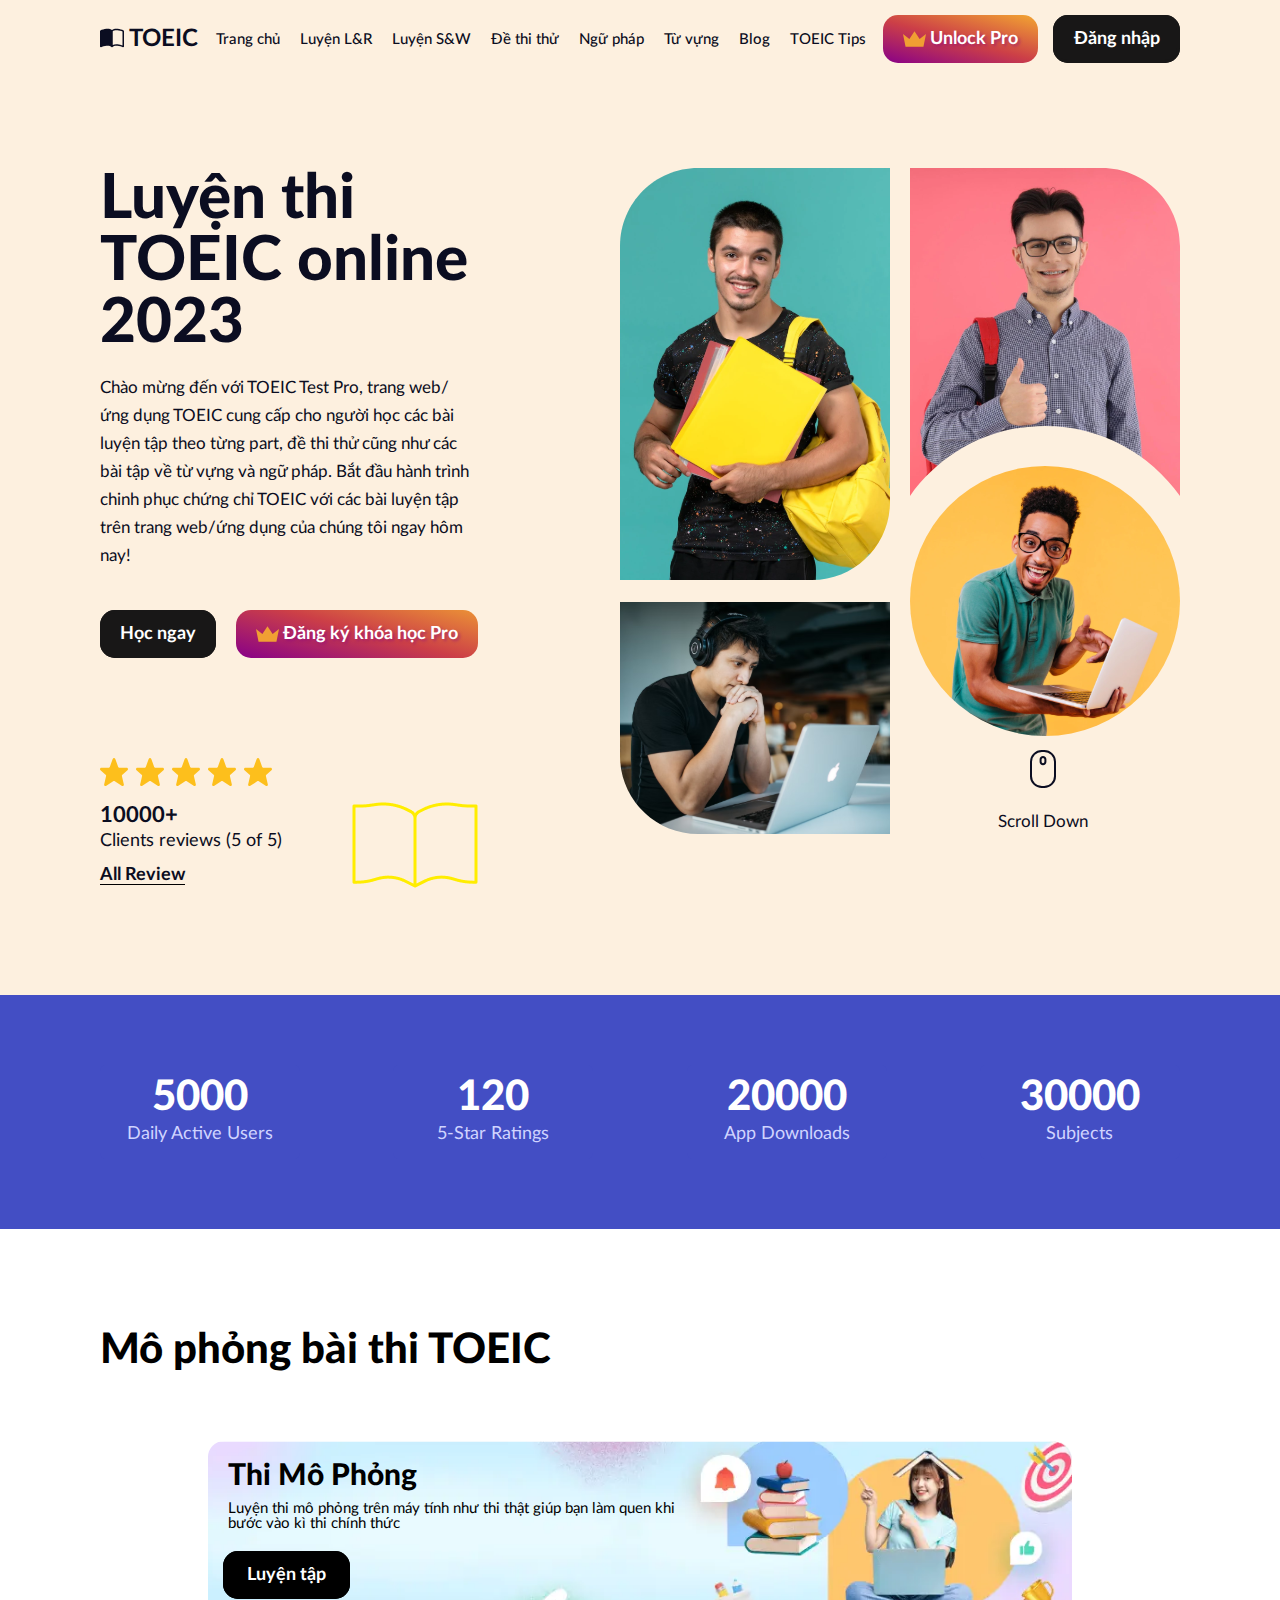
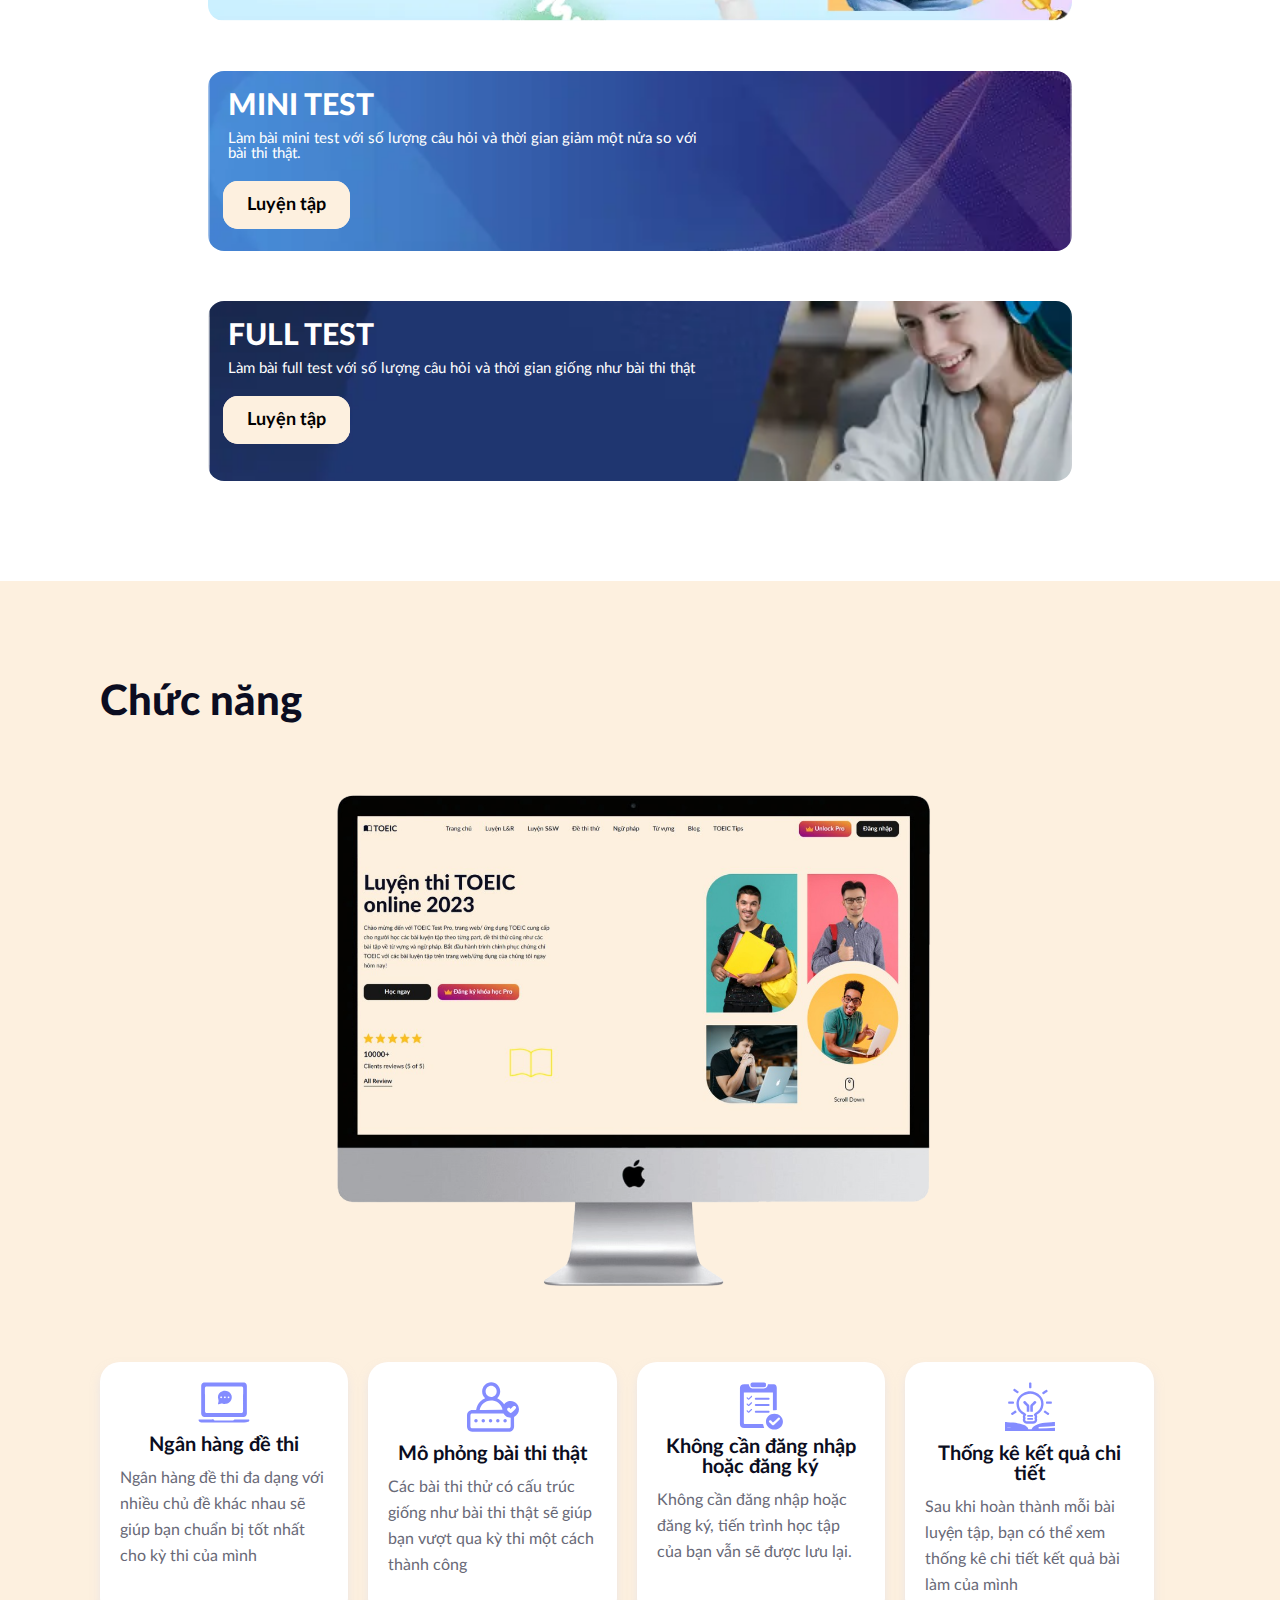
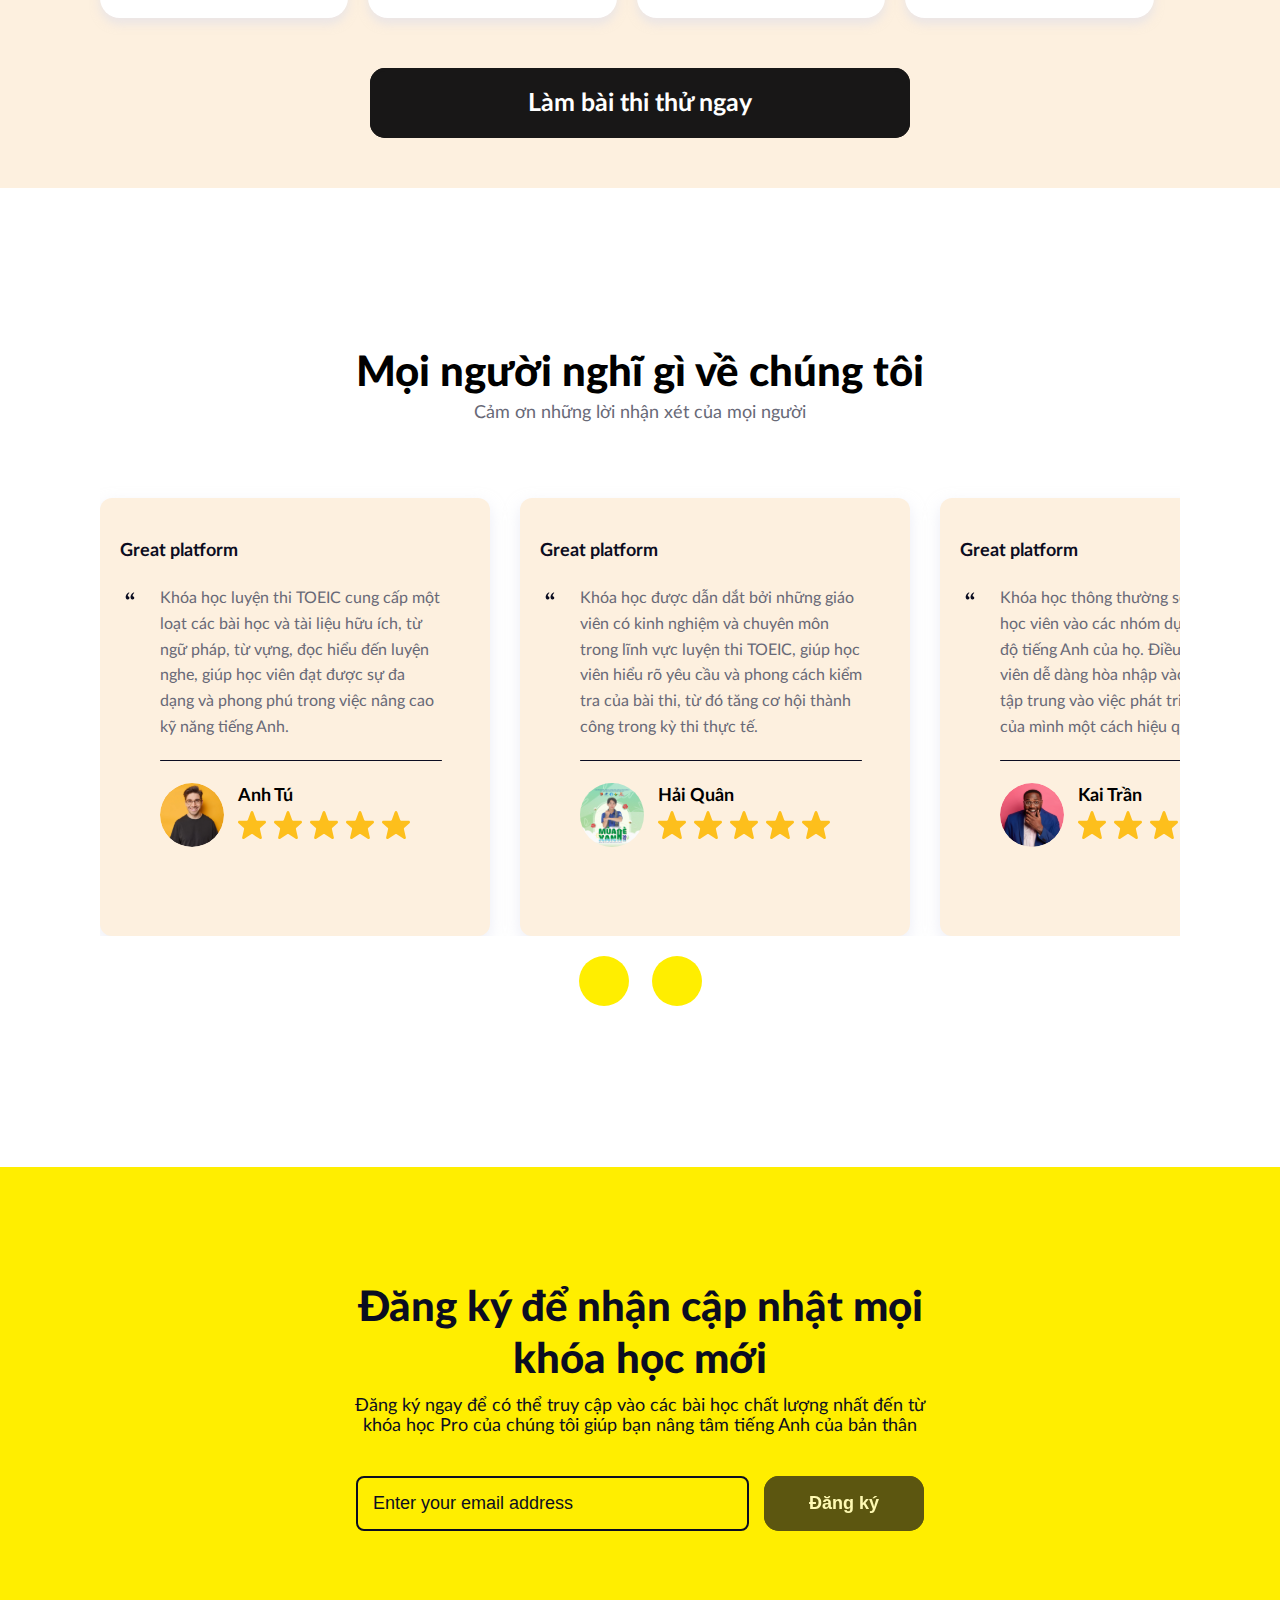
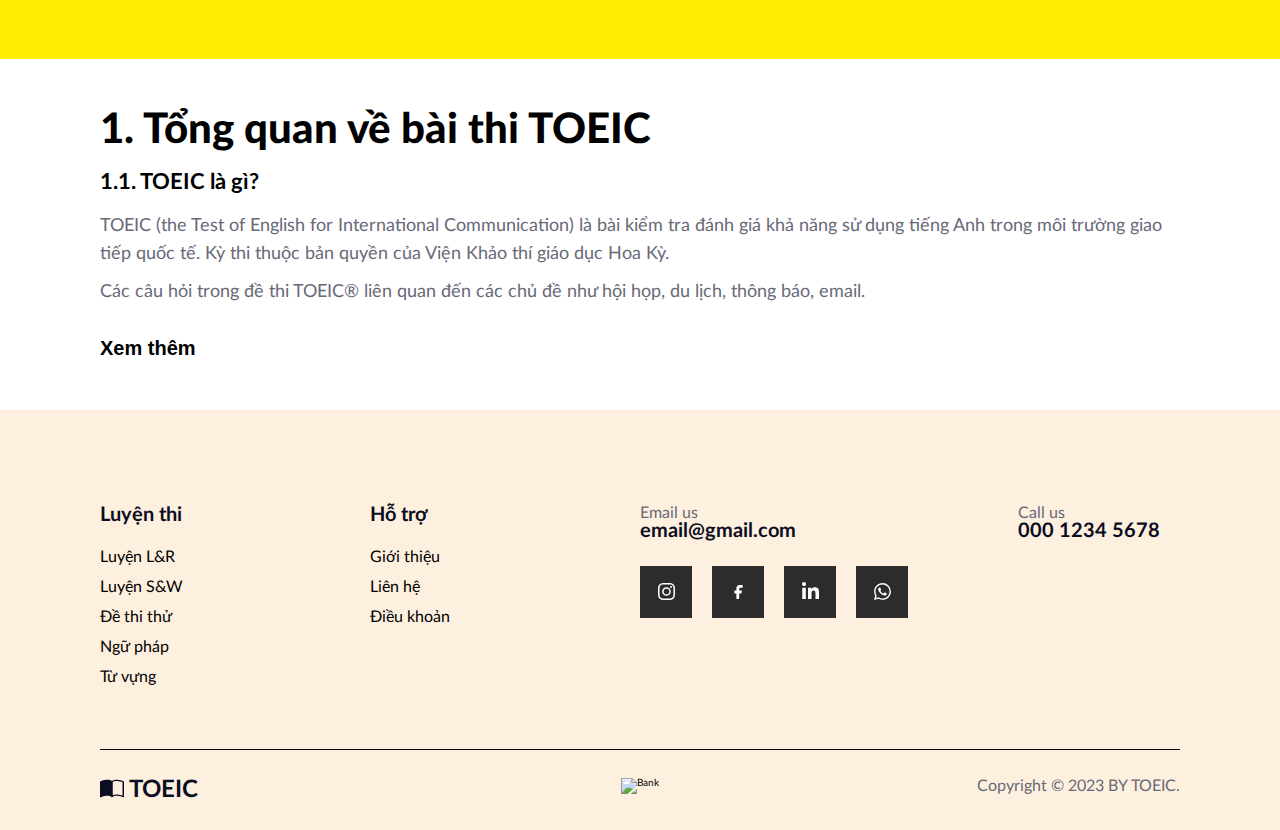
==== index.html @ 7070513f "Trả về bth" ====
<!DOCTYPE html>
<html lang="vi">
    <head>
        <meta charset="UTF-8" />
        <meta name="viewport" content="width=device-width, initial-scale=1.0" />
        <!-- Favicon -->
        <link
            rel="shortcut icon"
            href="./assets/favicon/favicon.ico"
            type="image/x-icon"
        />
        <!-- Nhúng CDN Font Awesome -->
        <link rel="preconnect" href="https://cdnjs.cloudflare.com" />
        <link
            rel="stylesheet"
            href="https://cdnjs.cloudflare.com/ajax/libs/font-awesome/6.4.0/css/all.min.css"
            integrity="sha512-iecdLmaskl7CVkqkXNQ/ZH/XLlvWZOJyj7Yy7tcenmpD1ypASozpmT/E0iPtmFIB46ZmdtAc9eNBvH0H/ZpiBw=="
            crossorigin="anonymous"
            referrerpolicy="no-referrer"
        />
        <!-- Font -->
        <link rel="stylesheet" href="./assets/font/stylesheet.css" />
        <!-- Reset CSS -->
        <link rel="stylesheet" href="./assets/css/reset.css" />
        <!-- Style CSS  -->
        <link rel="stylesheet" href="./assets/css/style.css" />
        <!-- Responsive -->
        <link rel="stylesheet" href="./assets/css/responsive.css" />
        <title>Web luyện thi TOEIC</title>
    </head>
    <body>
        <header class="header">
            <div class="content nav-content">
                <nav class="navbar">
                    <!--nav mobile-->
                    <label for="nav-mobile-input" class="nav_bars-btn">
                        <svg
                            xmlns="http://www.w3.org/2000/svg"
                            viewBox="0 0 448 512"
                        >
                            <!--! Font Awesome Pro 6.4.2 by @fontawesome - https://fontawesome.com License - https://fontawesome.com/license (Commercial License) Copyright 2023 Fonticons, Inc. -->
                            <path
                                d="M0 96C0 78.3 14.3 64 32 64H416c17.7 0 32 14.3 32 32s-14.3 32-32 32H32C14.3 128 0 113.7 0 96zM0 256c0-17.7 14.3-32 32-32H416c17.7 0 32 14.3 32 32s-14.3 32-32 32H32c-17.7 0-32-14.3-32-32zM448 416c0 17.7-14.3 32-32 32H32c-17.7 0-32-14.3-32-32s14.3-32 32-32H416c17.7 0 32 14.3 32 32z"
                            />
                        </svg>
                    </label>

                    <input
                        type="checkbox"
                        id="nav-mobile-input"
                        class="nav-input"
                        value=""
                    />

                    <!--Nav_overlay-->
                    <label for="nav-mobile-input" class="nav_overlay"></label>

                    <nav class="nav-mobile">
                        <label for="nav-mobile-input" class="nav-mobile-close">
                            <svg
                                xmlns="http://www.w3.org/2000/svg"
                                viewBox="0 0 352 512"
                            >
                                <!-- Font Awesome Pro 5.15.4 by @fontawesome - https://fontawesome.com License - https://fontawesome.com/license (Commercial License) -->
                                <path
                                    d="M242.72 256l100.07-100.07c12.28-12.28 12.28-32.19 0-44.48l-22.24-22.24c-12.28-12.28-32.19-12.28-44.48 0L176 189.28 75.93 89.21c-12.28-12.28-32.19-12.28-44.48 0L9.21 111.45c-12.28 12.28-12.28 32.19 0 44.48L109.28 256 9.21 356.07c-12.28 12.28-12.28 32.19 0 44.48l22.24 22.24c12.28 12.28 32.2 12.28 44.48 0L176 322.72l100.07 100.07c12.28 12.28 32.2 12.28 44.48 0l22.24-22.24c12.28-12.28 12.28-32.19 0-44.48L242.72 256z"
                                />
                            </svg>
                        </label>
                        <ul class="nav-mobile-list">
                            <li>
                                <a href="./index.html" class="item-nav-mobile"
                                    >Trang&nbsp;chủ</a
                                >
                            </li>
                            <li>
                                <a
                                    href="./Listen_Reading.html"
                                    class="item-nav-mobile"
                                    >Luyện&nbsp;L&R</a
                                >
                            </li>
                            <li>
                                <a
                                    href="./Speaking_Writing.html"
                                    class="item-nav-mobile"
                                    >Luyện&nbsp;S&W</a
                                >
                            </li>
                            <li>
                                <a
                                    href="./Mock_exams.html"
                                    class="item-nav-mobile"
                                    >Đề&nbsp;thi&nbsp;thử</a
                                >
                            </li>
                            <li>
                                <a href="./grammar.html" class="item-nav-mobile"
                                    >Ngữ&nbsp;pháp</a
                                >
                            </li>
                            <li>
                                <a href="./voca.html" class="item-nav-mobile"
                                    >Từ&nbsp;vựng</a
                                >
                            </li>
                            <li>
                                <a href="./blog.html" class="item-nav-mobile"
                                    >Blog</a
                                >
                            </li>
                            <li>
                                <a
                                    href="./toeic-tip.html"
                                    class="item-nav-mobile"
                                    >TOEIC&nbsp;Tips</a
                                >
                            </li>
                            <li>
                                <a href="./login.html" class="item-nav-mobile"
                                    >Đăng&nbsp;nhập</a
                                >
                            </li>
                        </ul>
                    </nav>
                    <!-- Logo -->
                    <div class="Logo-nav">
                        <a href="./index.html" class="Logo">
                            <img
                                src="./assets/img/Logo.svg"
                                alt="Logo"
                                class="lg"
                            />
                            <p class="desc-Logo">TOEIC</p>
                        </a>
                    </div>

                    <!-- Navigation pc-->
                    <ul class="nav-items">
                        <li>
                            <a href="./index.html" class="item"
                                >Trang&nbsp;chủ</a
                            >
                        </li>
                        <li>
                            <a href="./Listen_Reading.html" class="item"
                                >Luyện&nbsp;L&R</a
                            >
                        </li>
                        <li>
                            <a href="./Speaking_Writing.html" class="item"
                                >Luyện&nbsp;S&W</a
                            >
                        </li>
                        <li>
                            <a href="./Mock_exams.html" class="item"
                                >Đề&nbsp;thi&nbsp;thử</a
                            >
                        </li>
                        <li>
                            <a href="./grammar.html" class="item"
                                >Ngữ&nbsp;pháp</a
                            >
                        </li>
                        <li>
                            <a href="./voca.html" class="item">Từ&nbsp;vựng</a>
                        </li>
                        <li>
                            <a href="./blog.html" class="item">Blog</a>
                        </li>
                        <li>
                            <a href="./toeic-tip.html" class="item"
                                >TOEIC&nbsp;Tips</a
                            >
                        </li>
                    </ul>

                    <!-- Button -->
                    <div class="actions">
                        <a href="./prenium.html" class="pro btn">
                            <svg
                                xmlns="http://www.w3.org/2000/svg"
                                viewBox="0 0 36 24"
                            >
                                <path
                                    d="m18 0 8 12 10-8-4 20H4L0 4l10 8 8-12z"
                                ></path>
                            </svg>
                            <p>Unlock&nbsp;Pro</p>
                        </a>
                        <a href="./login.html" class="log btn">
                            <p class="text">Đăng&nbsp;nhập</p>
                        </a>
                    </div>
                </nav>
            </div>
        </header>

        <main class="main">
            <!-- Phần đầu web -->
            <div class="head">
                <div class="content">
                    <!-- Nội dung -->
                    <div class="info">
                        <h1 class="title">Luyện thi TOEIC online 2023</h1>
                        <p class="desc">
                            Chào mừng đến với TOEIC Test Pro, trang web/ ứng
                            dụng TOEIC cung cấp cho người học các bài luyện tập
                            theo từng part, đề thi thử cũng như các bài&nbsp;tập
                            về từ vựng và ngữ pháp. Bắt đầu hành trình chinh
                            phục chứng chỉ TOEIC với các bài luyện tập trên
                            trang web/ứng dụng của chúng tôi ngay hôm nay!
                        </p>
                        <div class="head-actions">
                            <a class="log btn head-btn hoc-ngay" href="#">
                                <p class="text">Học&nbsp;ngay</p>
                            </a>

                            <a href="prenium.html" class="pro btn head-btn">
                                <svg
                                    xmlns="http://www.w3.org/2000/svg"
                                    viewBox="0 0 36 24"
                                >
                                    <path
                                        d="m18 0 8 12 10-8-4 20H4L0 4l10 8 8-12z"
                                    ></path>
                                </svg>
                                Đăng&nbsp;ký&nbsp;khóa&nbsp;học&nbsp;Pro
                            </a>
                        </div>

                        <!-- Đánh giá -->
                        <div class="access">
                            <img src="./assets/img/5Stars.svg" alt="Stars" />
                            <h2 class="number-review">10000+</h2>
                            <p class="result-review">
                                Clients reviews (5 of 5)
                            </p>
                            <h5 class="desc-review">All Review</h5>
                            <img
                                src="./assets/img/Book.png"
                                alt="Book"
                                class="book"
                            />
                        </div>
                    </div>

                    <div class="photo">
                        <div class="row-1">
                            <div class="photo1">
                                <img
                                    src="./assets/img/Photo1.svg"
                                    alt="Photo1"
                                />
                            </div>
                            <div class="photo2">
                                <img
                                    src="./assets/img/Photo2.svg"
                                    alt="Photo2"
                                    class="photo2"
                                />
                            </div>
                        </div>

                        <div class="row-2">
                            <div class="photo3">
                                <img
                                    src="./assets/img/Photo3.svg"
                                    alt="Photo3"
                                    class="photo3"
                                />
                            </div>
                            <div class="photo4">
                                <img
                                    src="./assets/img/Photo4.svg"
                                    alt="Photo4"
                                    class="photo4"
                                />
                            </div>
                            <div class="scoll-down">
                                <img
                                    src="./assets/img/Mouse.svg"
                                    alt="Mouse"
                                    class="mouse"
                                />
                                <p class="desc">Scroll Down</p>
                            </div>
                        </div>
                    </div>
                </div>
            </div>

            <!-- Why Choose Us -->
            <div class="why_choose">
                <div class="content">
                    <div class="infos">
                        <div class="info">
                            <h3
                                class="num"
                                id="daily-count"
                                data-final-number="5000"
                            >
                                5000
                            </h3>
                            <p class="desc">Daily&nbsp;Active&nbsp;Users</p>
                        </div>
                        <div class="info">
                            <h3
                                class="num"
                                id="star-count"
                                data-final-number="120"
                            >
                                120
                            </h3>
                            <p class="desc">5-Star Ratings</p>
                        </div>
                        <div class="info">
                            <h3
                                class="num"
                                id="app-count"
                                data-final-number="20000"
                            >
                                20000
                            </h3>
                            <p class="desc">App Downloads</p>
                        </div>
                        <div class="info">
                            <h3
                                class="num"
                                id="sub-count"
                                data-final-number="30000"
                            >
                                30000
                            </h3>
                            <p class="desc">Subjects</p>
                        </div>
                    </div>
                </div>
            </div>

            <!-- Test TOEIC -->
            <div class="test">
                <div class="content">
                    <h2 class="title">Mô phỏng bài thi TOEIC</h2>
                    <div class="test-item">
                        <div class="img">
                            <img
                                src="./assets/img/pc_test.webp"
                                alt=""
                                class="img-test"
                            />
                        </div>

                        <div class="info">
                            <h2 class="title-item">Thi&nbsp;Mô&nbsp;Phỏng</h2>
                            <p class="desc">
                                Luyện thi mô phỏng trên máy tính như thi thật
                                giúp bạn làm quen khi bước vào kì thi chính thức
                            </p>
                        </div>

                        <div class="to-test-btn">
                            <a href="" class="btn log">
                                <p class="text">Luyện tập</p>
                            </a>
                        </div>
                    </div>

                    <div class="test-item">
                        <div class="img">
                            <img
                                src="./assets/img/mini-test.webp"
                                alt=""
                                class="img-test"
                            />
                        </div>

                        <div class="info">
                            <h2 class="title-item">MINI TEST</h2>
                            <p class="desc">
                                Làm bài mini test với số lượng câu hỏi và thời
                                gian giảm một nửa so với bài thi thật.
                            </p>
                        </div>

                        <div class="to-test-btn">
                            <a href="" class="btn log">
                                <p class="text">Luyện tập</p>
                            </a>
                        </div>
                    </div>

                    <div class="test-item">
                        <div class="img">
                            <img
                                src="./assets/img/full-test.webp"
                                alt=""
                                class="img-test"
                            />
                        </div>

                        <div class="info">
                            <h2 class="title-item">FULL TEST</h2>
                            <p class="desc">
                                Làm bài full test với số lượng câu hỏi và thời
                                gian giống như bài thi thật
                            </p>
                        </div>

                        <div class="to-test-btn">
                            <a href="" class="btn log">
                                <p class="text">Luyện tập</p>
                            </a>
                        </div>
                    </div>
                </div>
            </div>

            <!-- Function  -->
            <div class="function_web">
                <div class="content">
                    <h1 class="heading">Chức năng</h1>

                    <div class="group-info">
                        <div class="photo-left">
                            <img
                                src="./assets/img/iMac_web.png"
                                alt="web"
                                class="web"
                            />
                        </div>
                        <div class="parent-info">
                            <div class="info">
                                <div class="icon">
                                    <img
                                        src="./assets/img/func_web-1.svg"
                                        alt=""
                                        class="icon"
                                    />
                                </div>
                                <h2 class="title">Ngân hàng đề thi</h2>
                                <p class="desc">
                                    Ngân hàng đề thi đa dạng với nhiều chủ đề
                                    khác nhau sẽ giúp bạn chuẩn bị tốt nhất cho
                                    kỳ thi của mình
                                </p>
                            </div>
                            <div class="info">
                                <div class="icon">
                                    <img
                                        src="./assets/img/func_web-2.svg"
                                        alt=""
                                        class="icon"
                                    />
                                </div>
                                <h2 class="title">Mô phỏng bài thi thật</h2>
                                <p class="desc">
                                    Các bài thi thử có cấu trúc giống như bài
                                    thi thật sẽ giúp bạn vượt qua kỳ thi một
                                    cách thành công
                                </p>
                            </div>
                            <div class="info">
                                <div class="icon">
                                    <img
                                        src="./assets/img/func_web-3.svg"
                                        alt=""
                                    />
                                </div>
                                <h2 class="title">
                                    Không cần đăng nhập hoặc đăng ký
                                </h2>
                                <p class="desc">
                                    Không cần đăng nhập hoặc đăng ký, tiến trình
                                    học tập của bạn vẫn sẽ được lưu lại.
                                </p>
                            </div>
                            <div class="info">
                                <div class="icon">
                                    <img
                                        src="./assets/img/func_web-4.svg"
                                        alt=""
                                        class="icon"
                                    />
                                </div>
                                <h2 class="title">Thống kê kết quả chi tiết</h2>
                                <p class="desc">
                                    Sau khi hoàn thành mỗi bài luyện tập, bạn có
                                    thể xem thống kê chi tiết kết quả bài làm
                                    của mình
                                </p>
                            </div>
                        </div>
                    </div>

                    <a href="./Mock_exams.html" class="btn log func-btn"
                        ><p class="text">Làm bài thi thử ngay</p></a
                    >
                </div>
            </div>

            <!-- Comments -->
            <div class="comments">
                <div class="content">
                    <div class="comments_title">
                        <h2 class="title">Mọi người nghĩ gì về chúng tôi</h2>
                        <p class="desc">
                            Cảm ơn những lời nhận xét của mọi người
                        </p>
                    </div>

                    <div id="form-List">
                        <div id="list"></div>
                    </div>

                    <div class="direction">
                        <button id="prev" class="button">
                            <i class="fa-solid fa-arrow-left"></i>
                        </button>
                        <button id="next" class="button">
                            <i class="fa-solid fa-arrow-right"></i>
                        </button>
                    </div>
                </div>
            </div>

            <!-- Subscribe -->
            <div class="subcribe">
                <div class="content">
                    <div class="info">
                        <h1 class="heading-sub">
                            Đăng ký để nhận cập nhật mọi khóa học mới
                        </h1>
                        <p class="desc-sub">
                            Đăng ký ngay để có thể truy cập vào các bài học chất
                            lượng nhất đến từ khóa học Pro của chúng tôi giúp
                            bạn nâng tâm tiếng Anh của bản thân
                        </p>

                        <form
                            autocomplete="off"
                            method="post"
                            action="https://api-gateway.fullstack.edu.vn/action_page.php"
                            class="form-group"
                        >
                            <div class="form-label">
                                <input
                                    type="email"
                                    id="mail"
                                    class="email-input"
                                    name="email"
                                    placeholder="Enter your email address"
                                    pattern="[a-z0-9._%+-]+@[a-z0-9.-]+\.[a-z]{2,4}$"
                                    required
                                />
                                <p class="form-error">
                                    Vui lòng nhập đúng email
                                </p>
                            </div>
                            <button type="submit" class="log btn sub-btn">
                                <span class="text">Đăng ký</span>
                            </button>
                        </form>

                        <img
                            src="./assets/img/Book.svg"
                            alt="Book"
                            class="sub-book1"
                        />
                        <img
                            src="./assets/img/Book.svg"
                            alt="Book"
                            class="sub-book2"
                        />
                    </div>
                </div>
            </div>

            <div class="more-inf">
                <div class="content" id="inf">
                    <h2 class="title">1. Tổng quan về bài thi TOEIC</h2>
                    <div class="first">
                        <h3 class="mini-title">1.1. TOEIC là gì?</h3>
                        <p class="desc">
                            TOEIC (the Test of English for International
                            Communication) là bài kiểm tra đánh giá khả năng sử
                            dụng tiếng Anh trong môi trường giao tiếp quốc tế.
                            Kỳ thi thuộc bản quyền của Viện Khảo thí giáo dục
                            Hoa Kỳ.
                        </p>
                        <p class="desc">
                            Các câu hỏi trong đề thi TOEIC® liên quan đến các
                            chủ đề như hội họp, du lịch, thông báo, email.
                        </p>
                    </div>
                    <div class="not-first none">
                        <h3 class="mini-title">1.2. Cấu trúc bài thi TOEIC</h3>
                        <p class="desc">
                            Bài thi TOEIC bao gồm hai phần: Đọc và Nghe. Các thí
                            sinh sẽ thi phần Đọc hiểu trong thời gian 75 phút và
                            phần nghe trong thời gian 45 phút. Tổng thời gian
                            cho một bài thi TOEIC là 120 phút.
                        </p>
                        <p class="desc">
                            Mỗi phần gồm 100 câu hỏi trắc nghiệm.
                        </p>
                        <p class="desc">
                            Đây là định dạng mới của kỳ thi. Giống như định dạng
                            trước, định dạng mới bao gồm 7 phần; tuy nhiên, số
                            lượng câu hỏi trong một số phần đã được thay đổi.
                        </p>
                        <table class="desc table">
                            <thead class="title-tb">
                                <tr>
                                    <th>Kỹ năng</th>
                                    <th>Phần</th>
                                    <th>Số lượng câu hỏi</th>
                                </tr>
                            </thead>
                            <tbody>
                                <tr>
                                    <td rowspan="4" class="merge">Nghe</td>
                                    <td>Phần 1: Mô tả tranh</td>
                                    <td>6</td>
                                </tr>
                                <tr>
                                    <td>Phần 2: Hỏi – Đáp</td>
                                    <td>25</td>
                                </tr>
                                <tr>
                                    <td>Phần 3: Đoạn hội thoại</td>
                                    <td>
                                        39 (13 đoạn hội thoại, 3 câu hỏi mỗi
                                        đoạn)
                                    </td>
                                </tr>
                                <tr>
                                    <td>Phần 4: Bài nói ngắn</td>
                                    <td>
                                        30 (10 bài nói, 3 câu hỏi mỗi bài nói)
                                    </td>
                                </tr>
                                <tr>
                                    <td rowspan="4" class="merge">Đọc</td>
                                    <td>Phần 5: Hoàn thành câu</td>
                                    <td>30</td>
                                </tr>
                                <tr>
                                    <td>Phần 6: Hoàn thành đoạn văn</td>
                                    <td>30</td>
                                </tr>
                                <tr>
                                    <td
                                        rowspan="2"
                                        style="vertical-align: middle"
                                    >
                                        Phần 7: Đọc hiểu
                                    </td>
                                    <td>
                                        Đoạn đơn : 29 ( 10 đoạn đơn, 2-4 câu hỏi
                                        mỗi đoạn đơn)
                                    </td>
                                </tr>
                                <tr>
                                    <td>
                                        Đoạn đa: 25 (2 đoạn kép + 3 đoạn ba , 5
                                        câu hỏi mỗi đoạn kép và mỗi đoạn ba)
                                    </td>
                                </tr>
                            </tbody>
                        </table>
                    </div>
                    <div class="not-first none">
                        <h3 class="mini-title">
                            1.3. Cách tính điểm bài thi TOEIC
                        </h3>
                        <p class="desc">
                            TOEIC không phải là một kỳ thi đạt hoặc không đạt.
                            TOEIC đánh giá năng lực tiếng Anh của bạn trong các
                            kỹ năng Đọc và Nghe.
                        </p>
                        <p class="desc">
                            Trong bài thi TOEIC Reading và Listening, điểm số
                            của thí sinh được xác định dựa trên số câu hỏi mà họ
                            trả lời đúng, sau đó được chuyển thành thang điểm.
                            Bạn sẽ nhìn thấy điểm từng phần đọc, phần nghe đã
                            được quy đổi cũng như điểm tổng của 2 kỹ năng này
                            trên chứng chỉ TOEIC của bạn.
                        </p>
                        <p class="desc">
                            Bài thi TOEIC Nghe và Đọc có thang điểm từ 10 đến
                            990. Vì vậy, điểm tối đa cho mỗi kỹ năng là 495.
                        </p>
                        <table class="desc table">
                            <tbody>
                                <tr>
                                    <td class="text-center">10 - 250</td>
                                    <td>Mức độ cơ bản</td>
                                </tr>
                                <tr>
                                    <td class="text-center">255 - 400</td>
                                    <td>Mức độ sơ cấp</td>
                                </tr>
                                <tr>
                                    <td class="text-center">405 - 600</td>
                                    <td>Mức độ trên sơ cấp</td>
                                </tr>
                                <tr>
                                    <td class="text-center">605 - 780</td>
                                    <td>
                                        Khả năng sử dụng tiếng Anh trong công
                                        việc còn hạn chế
                                    </td>
                                </tr>
                                <tr>
                                    <td class="text-center">785 - 900</td>
                                    <td>
                                        Đủ năng lực dùng trong môi trường làm
                                        việc
                                    </td>
                                </tr>
                                <tr>
                                    <td class="text-center">905 - 990</td>
                                    <td>Năng lực giao tiếp quốc tế</td>
                                </tr>
                            </tbody>
                        </table>
                    </div>
                    <button type="button" class="continute">Xem thêm</button>
                </div>
            </div>
        </main>

        <footer class="footer">
            <div class="content">
                <div class="row row-top">
                    <div class="column-1">
                        <h2 class="heading">Luyện&nbsp;thi</h2>
                        <ul class="list">
                            <li class="item">
                                <a href="./Listen_Reading.html"
                                    >Luyện&nbsp;L&R</a
                                >
                            </li>
                            <li class="item">
                                <a href="./Speaking_Writing.html"
                                    >Luyện&nbsp;S&W</a
                                >
                            </li>
                            <li class="item">
                                <a href="./Mock_exams.html"
                                    >Đề&nbsp;thi&nbsp;thử</a
                                >
                            </li>
                            <li class="item">
                                <a href="./grammar.html">Ngữ&nbsp;pháp</a>
                            </li>
                            <li class="item">
                                <a href="./voca.html">Từ&nbsp;vựng</a>
                            </li>
                        </ul>
                    </div>

                    <div class="column-2">
                        <h2 class="heading">Hỗ&nbsp;trợ</h2>
                        <ul class="list">
                            <li class="item">
                                <a href="./aboutus.html">Giới&nbsp;thiệu</a>
                            </li>
                            <li class="item">
                                <a href="./contact.html">Liên&nbsp;hệ</a>
                            </li>
                            <li class="item">
                                <a href="./term.html">Điều&nbsp;khoản</a>
                            </li>
                        </ul>
                    </div>

                    <div class="column-3">
                        <div class="email-call mail">
                            <p class="desc-email-call">Email us</p>
                            <a href="mailto:email@gmail.com" class="mail-call"
                                >email@gmail.com</a
                            >
                            <div class="social-media">
                                <div class="card">
                                    <a
                                        href="https://www.instagram.com/xuanchinhhuynh/"
                                        class="socialContainer containerOne"
                                    >
                                        <svg
                                            class="socialSvg instagramSvg"
                                            viewBox="0 0 16 16"
                                        >
                                            <path
                                                d="M8 0C5.829 0 5.556.01 4.703.048 3.85.088 3.269.222 2.76.42a3.917 3.917 0 0 0-1.417.923A3.927 3.927 0 0 0 .42 2.76C.222 3.268.087 3.85.048 4.7.01 5.555 0 5.827 0 8.001c0 2.172.01 2.444.048 3.297.04.852.174 1.433.372 1.942.205.526.478.972.923 1.417.444.445.89.719 1.416.923.51.198 1.09.333 1.942.372C5.555 15.99 5.827 16 8 16s2.444-.01 3.298-.048c.851-.04 1.434-.174 1.943-.372a3.916 3.916 0 0 0 1.416-.923c.445-.445.718-.891.923-1.417.197-.509.332-1.09.372-1.942C15.99 10.445 16 10.173 16 8s-.01-2.445-.048-3.299c-.04-.851-.175-1.433-.372-1.941a3.926 3.926 0 0 0-.923-1.417A3.911 3.911 0 0 0 13.24.42c-.51-.198-1.092-.333-1.943-.372C10.443.01 10.172 0 7.998 0h.003zm-.717 1.442h.718c2.136 0 2.389.007 3.232.046.78.035 1.204.166 1.486.275.373.145.64.319.92.599.28.28.453.546.598.92.11.281.24.705.275 1.485.039.843.047 1.096.047 3.231s-.008 2.389-.047 3.232c-.035.78-.166 1.203-.275 1.485a2.47 2.47 0 0 1-.599.919c-.28.28-.546.453-.92.598-.28.11-.704.24-1.485.276-.843.038-1.096.047-3.232.047s-2.39-.009-3.233-.047c-.78-.036-1.203-.166-1.485-.276a2.478 2.478 0 0 1-.92-.598 2.48 2.48 0 0 1-.6-.92c-.109-.281-.24-.705-.275-1.485-.038-.843-.046-1.096-.046-3.233 0-2.136.008-2.388.046-3.231.036-.78.166-1.204.276-1.486.145-.373.319-.64.599-.92.28-.28.546-.453.92-.598.282-.11.705-.24 1.485-.276.738-.034 1.024-.044 2.515-.045v.002zm4.988 1.328a.96.96 0 1 0 0 1.92.96.96 0 0 0 0-1.92zm-4.27 1.122a4.109 4.109 0 1 0 0 8.217 4.109 4.109 0 0 0 0-8.217zm0 1.441a2.667 2.667 0 1 1 0 5.334 2.667 2.667 0 0 1 0-5.334z"
                                            ></path>
                                        </svg>
                                    </a>

                                    <a
                                        href="https://www.facebook.com/xuanchinhhuynh"
                                        class="socialContainer containerTwo"
                                    >
                                        <svg
                                            class="fb socialSvg icon flat-color"
                                            fill="#000000"
                                            width="800px"
                                            height="800px"
                                            viewBox="0 0 24 24"
                                            id="facebook"
                                            data-name="Flat Color"
                                            xmlns="http://www.w3.org/2000/svg"
                                        >
                                            <path
                                                id="primary"
                                                d="M14,6h3a1,1,0,0,0,1-1V3a1,1,0,0,0-1-1H14A5,5,0,0,0,9,7v3H7a1,1,0,0,0-1,1v2a1,1,0,0,0,1,1H9v7a1,1,0,0,0,1,1h2a1,1,0,0,0,1-1V14h2.22a1,1,0,0,0,1-.76l.5-2a1,1,0,0,0-1-1.24H13V7A1,1,0,0,1,14,6Z"
                                                style="fill: rgb(0, 0, 0)"
                                            ></path>
                                        </svg>
                                    </a>

                                    <a
                                        href="https://www.linkedin.com/in/hu%E1%BB%B3nh-xu%C3%A2n-ch%C3%ADnh-302715244/"
                                        class="socialContainer containerThree"
                                    >
                                        <svg
                                            class="socialSvg linkdinSvg"
                                            viewBox="0 0 448 512"
                                        >
                                            <path
                                                d="M100.28 448H7.4V148.9h92.88zM53.79 108.1C24.09 108.1 0 83.5 0 53.8a53.79 53.79 0 0 1 107.58 0c0 29.7-24.1 54.3-53.79 54.3zM447.9 448h-92.68V302.4c0-34.7-.7-79.2-48.29-79.2-48.29 0-55.69 37.7-55.69 76.7V448h-92.78V148.9h89.08v40.8h1.3c12.4-23.5 42.69-48.3 87.88-48.3 94 0 111.28 61.9 111.28 142.3V448z"
                                            ></path>
                                        </svg>
                                    </a>

                                    <a
                                        href="#!"
                                        class="socialContainer containerFour"
                                    >
                                        <svg
                                            class="socialSvg whatsappSvg"
                                            viewBox="0 0 16 16"
                                        >
                                            <path
                                                d="M13.601 2.326A7.854 7.854 0 0 0 7.994 0C3.627 0 .068 3.558.064 7.926c0 1.399.366 2.76 1.057 3.965L0 16l4.204-1.102a7.933 7.933 0 0 0 3.79.965h.004c4.368 0 7.926-3.558 7.93-7.93A7.898 7.898 0 0 0 13.6 2.326zM7.994 14.521a6.573 6.573 0 0 1-3.356-.92l-.24-.144-2.494.654.666-2.433-.156-.251a6.56 6.56 0 0 1-1.007-3.505c0-3.626 2.957-6.584 6.591-6.584a6.56 6.56 0 0 1 4.66 1.931 6.557 6.557 0 0 1 1.928 4.66c-.004 3.639-2.961 6.592-6.592 6.592zm3.615-4.934c-.197-.099-1.17-.578-1.353-.646-.182-.065-.315-.099-.445.099-.133.197-.513.646-.627.775-.114.133-.232.148-.43.05-.197-.1-.836-.308-1.592-.985-.59-.525-.985-1.175-1.103-1.372-.114-.198-.011-.304.088-.403.087-.088.197-.232.296-.346.1-.114.133-.198.198-.33.065-.134.034-.248-.015-.347-.05-.099-.445-1.076-.612-1.47-.16-.389-.323-.335-.445-.34-.114-.007-.247-.007-.38-.007a.729.729 0 0 0-.529.247c-.182.198-.691.677-.691 1.654 0 .977.71 1.916.81 2.049.098.133 1.394 2.132 3.383 2.992.47.205.84.326 1.129.418.475.152.904.129 1.246.08.38-.058 1.171-.48 1.338-.943.164-.464.164-.86.114-.943-.049-.084-.182-.133-.38-.232z"
                                            ></path>
                                        </svg>
                                    </a>
                                </div>
                            </div>
                        </div>
                    </div>

                    <div class="column-4">
                        <div class="email-call call">
                            <p class="desc-email-call">Call&nbsp;us</p>
                            <a href="tel:00012345678" class="mail-call"
                                >000&nbsp;1234&nbsp;5678</a
                            >
                        </div>
                    </div>
                </div>
                <div class="row row-bottom">
                    <!-- Logo -->
                    <div class="footer-Logo">
                        <a href="./index.html" class="Logo">
                            <img
                                src="./assets/img/Logo.svg"
                                alt="Logo"
                                class="lg"
                            />
                            <p class="desc-Logo">TOEIC</p>
                        </a>
                    </div>

                    <!-- Bank -->
                    <div class="footer-bank">
                        <img
                            src="./assets/img/Bank.svg"
                            alt="Bank"
                            class="bank"
                        />
                    </div>

                    <div class="footer-copyright">
                        <p class="copy-right">
                            Copyright&nbsp;©&nbsp;2023&nbsp;BY&nbsp;TOEIC.
                        </p>
                    </div>
                </div>
            </div>
        </footer>

        <a href="#" class="btn-to-top">
            <i class="fa-solid fa-jet-fighter-up"></i>
        </a>

        <!-- Nhúng Javascript -->
        <script src="./assets/js/index.js"></script>
        <script src="./assets/js/go-top.js"></script>
    </body>
</html>
---- assets/font/stylesheet.css ----
@font-face {
    font-family: 'Lato';
    src: url('Lato/Lato-Bold.woff2') format('woff2'),
        url('Lato/Lato-Bold.woff') format('woff');
    font-weight: bold;
    font-style: normal;
    font-display: swap;
}

@font-face {
    font-family: 'Lato Hairline';
    src: url('Lato/Lato-Hairline.woff2') format('woff2'),
        url('Lato/Lato-Hairline.woff') format('woff');
    font-weight: normal;
    font-style: normal;
    font-display: swap;
}

@font-face {
    font-family: 'Lato';
    src: url('Lato/Lato-Black.woff2') format('woff2'),
        url('Lato/Lato-Black.woff') format('woff');
    font-weight: 900;
    font-style: normal;
    font-display: swap;
}

@font-face {
    font-family: 'Lato';
    src: url('Lato/Lato-Heavy.woff2') format('woff2'),
        url('Lato/Lato-Heavy.woff') format('woff');
    font-weight: 900;
    font-style: normal;
    font-display: swap;
}

@font-face {
    font-family: 'Lato';
    src: url('Lato/Lato-Italic.woff2') format('woff2'),
        url('Lato/Lato-Italic.woff') format('woff');
    font-weight: normal;
    font-style: italic;
    font-display: swap;
}

@font-face {
    font-family: 'Lato';
    src: url('Lato/Lato-Light.woff2') format('woff2'),
        url('Lato/Lato-Light.woff') format('woff');
    font-weight: 300;
    font-style: normal;
    font-display: swap;
}

@font-face {
    font-family: 'Lato';
    src: url('Lato/Lato-Regular.woff2') format('woff2'),
        url('Lato/Lato-Regular.woff') format('woff');
    font-weight: normal;
    font-style: normal;
    font-display: swap;
}

@font-face {
    font-family: 'Lato';
    src: url('Lato/Lato-Medium.woff2') format('woff2'),
        url('Lato/Lato-Medium.woff') format('woff');
    font-weight: 500;
    font-style: normal;
    font-display: swap;
}

@font-face {
    font-family: 'Lato';
    src: url('Lato/Lato-Semibold.woff2') format('woff2'),
        url('Lato/Lato-Semibold.woff') format('woff');
    font-weight: 600;
    font-style: normal;
    font-display: swap;
}

@font-face {
    font-family: 'Lato';
    src: url('Lato/Lato-Thin.woff2') format('woff2'),
        url('Lato/Lato-Thin.woff') format('woff');
    font-weight: 100;
    font-style: normal;
    font-display: swap;
}
---- assets/css/style.css ----
* {
    box-sizing: border-box;
}

html {
    font-size: 62.5%;
    scroll-behavior: smooth;
}

body {
    font-family: "Lato", sans-serif;
}

:root {
    --font-color: #0b0d21;
}

/* ===== Common ===== */
.content {
    width: 1440px;
    max-width: 100%;
    margin-left: auto;
    margin-right: auto;
    padding: 0px 100px;
}

a {
    text-decoration: none;
}

.Logo {
    color: var(--font-color);
    font-size: 2.4rem;
    font-weight: 700;
    border: none;
    display: flex;
}

.Logo .lg {
    margin-bottom: 2.5px;
}

.Logo .desc-Logo {
    margin-left: 5px;
}

.btn {
    padding: 15px 20px;
    color: #fff;
    font-size: 1.8rem;
    font-weight: 700;
    border-radius: 15px;
}

.pro {
    display: flex;
    cursor: pointer;
    gap: 0.4rem;
    text-shadow: 2px 2px 3px rgb(136 0 136 / 50%);
    background: linear-gradient(
            15deg,
            #880088,
            #aa2068,
            #cc3f47,
            #de6f3d,
            #f09f33,
            #de6f3d,
            #cc3f47,
            #aa2068,
            #880088
        )
        no-repeat;
    background-size: 300%;
    border: none;
    background-position: left center;
    transition: background 0.3s ease;
}

.pro:hover {
    background-size: 320%;
    background-position: right center;
}

.pro:hover svg {
    fill: #fff;
}

.pro svg {
    width: 23px;
    fill: #f09f33;
    transition: 0.3s ease;
}

.center {
    display: flex;
    justify-content: center;
    align-items: center;
}
/* ================ Header ================ */
.header {
    background-color: #fdf0df;
    position: sticky;
    top: -10px;
    z-index: 2;
}

.navbar {
    display: flex;
    align-items: center;
    justify-content: space-between;
    padding: 15px 0px 10px 0px;
}

.navbar .nav-items {
    display: flex;
}

.navbar .nav-items .item {
    color: var(--font-color);
    font-size: 1.5rem;
    font-weight: 500;
    border-radius: 7px;
    padding: 10px 10px;
    transition: all 500ms;
    justify-content: space-evenly;
}

.navbar .nav-items .item:hover {
    background: #ffee00;
}

.navbar .actions {
    display: flex;
}

.log {
    width: 127px;
    margin-left: 15px;
    display: flex;
    justify-content: center;
    align-items: center;
    gap: 15px;
    background-color: #181717;
    outline: 3px #181717 solid;
    outline-offset: -3px;
    border: none;
    cursor: pointer;
    transition: 400ms;
}

.log:hover {
    background-color: transparent;
}

.log:hover .text {
    color: #181717;
}

/* =============== main =============== */
/* ====== head ====== */
/* Nội dung */
.head {
    background: #fdf0df;
    position: relative;
    padding: 95px 0px 110px 0px;
}

.head .title {
    color: var(--font-color);
    font-size: 6.2rem;
    font-weight: 900;
}

.head .content {
    display: flex;
    justify-content: space-between;
}

.head .info {
    width: 35%;
}

.head .desc {
    margin-top: 20px;
    color: var(--font-color);
    font-size: 1.7rem;
    font-weight: 400;
    line-height: 2.8rem;
}

.head .head-actions {
    display: flex;
}

.head .hoc-ngay {
    width: 200px;
}

.head .head-btn {
    margin: 40px 20px 0px 0px;
}

/* Access (Đánh giá) */
.access {
    margin-top: 100px;
    position: relative;
}

.access .number-review {
    margin-top: 16px;
    color: var(--font-color);
    font-size: 2.2rem;
    font-weight: 700;
}

.access .result-review {
    margin-top: 6px;
    color: var(--font-color);
    font-size: 1.8rem;
    font-weight: 400;
}

.access .desc-review {
    width: 85px;
    margin-top: 16px;
    color: var(--font-color);
    font-size: 1.8rem;
    font-style: normal;
    font-weight: 700;
    border-bottom: 1.5px solid #000;
}

.access .book {
    position: absolute;
    right: 0;
    top: 44px;
    filter: brightness(0) saturate(100%) invert(91%) sepia(21%) saturate(3987%)
        hue-rotate(0deg) brightness(105%) contrast(107%);
}

/* Photo (Hình ảnh) */
.photo .row-1 {
    display: flex;
}

.photo .row-2 {
    position: relative;
}

.photo .row-2 {
    display: flex;
    margin: 20px 0px 0px 0px;
}

.photo .row-1 .photo1 {
    margin-right: 20px;
}

.photo .row-2 .photo4 {
    position: absolute;
    right: 0;
    bottom: 50px;
}

.photo .row-2 .scoll-down {
    display: flex;
    flex-direction: column;
    align-items: center;
    position: absolute;
    justify-content: center;
    right: 92.5px;
    bottom: 0;
}

/* Go to top */

/* ====== Why Choose Us ====== */
.why_choose {
    background-color: #434ec4;
    padding: 70px 0px;
}

.why_choose .infos {
    display: flex;
    justify-content: space-between;
    align-items: center;
}

.why_choose .info {
    position: relative;
    border-radius: 6px;
    width: 200px;
    padding: 10px;
    background-color: #434ec4;
}

.why_choose .info .num {
    color: #fff;
    text-align: center;
    font-size: 4.2rem;
    font-weight: 800;
    line-height: 109.524%;
}

.why_choose .info .desc {
    color: #d0d4ff;
    text-align: center;
    font-size: 1.8rem;
    font-weight: 400;
    line-height: 155.556%;
}

/* ====== Test TOEIC ====== */
.test {
    padding: 100px 0px 100px 0px;
}

.test .title {
    color: var(--color);
    font-size: 4.2rem;
    font-weight: 800;
    margin-bottom: 70px;
}

.test-item {
    margin: 0 auto;
    position: relative;
    width: 80%;
    height: 180px;
    overflow: hidden;
    border-radius: 16px;
}

.test-item:not(:first-of-type) {
    margin-top: 50px;
}

.test-item .img-test {
    z-index: -1;
    position: absolute;
    inset: 0px;
    min-width: 100%;
    max-width: 100%;
    min-height: 100%;
    max-height: 100%;
    object-fit: cover;
    object-position: right center;
}

.test-item .info {
    z-index: 1;
    padding: 20px;
    width: 60%;
}

.test-item .info .title-item {
    color: #fff;
    font-size: 3rem;
    font-weight: 900;
}

.title + .test-item .info .title-item {
    color: #000;
}

.test-item .info .desc {
    margin-top: 10px;
    font-size: 1.5rem;
    color: #fff;
    overflow: hidden;
    display: -webkit-box;
    -webkit-box-orient: vertical;
    -webkit-line-clamp: 3;
}

.title + .test-item .info .desc {
    color: #000;
}

.test-item .to-test-btn {
    display: flex;
    justify-content: flex-start;
}

.test-item .to-test-btn .text {
    color: #000;
}

.title + .test-item .to-test-btn .text {
    color: #fff;
}

.test-item .to-test-btn .log {
    background-color: #fdf0df;
    outline: 3px #fdf0df solid;
}

.title + .test-item .to-test-btn .log {
    background-color: #000;
    outline: 3px #000f solid;
}

.test-item .to-test-btn .log:hover {
    background-color: transparent;
}

.test-item .to-test-btn .log:hover .text {
    color: #fff;
}

.title + .test-item .to-test-btn .log:hover .text {
    color: #000;
}

/* ====== Function Web ====== */
.function_web {
    background-color: #fdf0df;
    padding: 50px 0px;
    flex-wrap: wrap;
}

.function_web .heading {
    margin-top: 50px;
    color: var(--font-color);
    font-size: 4.2rem;
    font-weight: 800;
}

.function_web .web {
    width: 900px;
    object-fit: cover;
    position: absolute;
    left: -60px;
}

.photo-left {
    width: 50%;
}

.function_web .group-info {
    display: flex;
}

.function_web .parent-info {
    width: 60%;
    display: flex;
    flex-wrap: wrap;
}

.function_web .group-info .info {
    padding: 20px;
    background-color: #fff;
    border-radius: 20px;
    width: 46%;
    /* aspect-ratio: 5 / 4; Lấy tỉ lệ width / height là 5/4 -> Height là 240 */
    box-shadow: 0 6px 10px rgba(218, 220, 237, 0.5);
    margin: 30px 20px 0px 0px;
    transition: 1s ease;
}

.function_web .group-info .info:hover {
    transform: translateY(-20px);
}

.function_web .group-info .info .icon {
    text-align: center;
    filter: brightness(0) saturate(100%) invert(53%) sepia(64%) saturate(1620%)
        hue-rotate(208deg) brightness(100%) contrast(102%);
    margin-bottom: 5px;
}

.function_web .group-info .info .title {
    color: var(--font-color);
    text-align: center;
    font-size: 2rem;
    font-weight: 700;
    line-height: 2rem;
    margin-bottom: 10px;
}

.function_web .group-info .info .desc {
    color: #686977;
    font-size: 1.6rem;
    font-weight: 400;
    line-height: 2.6rem;
}

.function_web .func-btn {
    margin: 50px auto 0px;
    width: 50%;
    height: 70px;
    border-radius: 15px;
}

.function_web .func-btn .text {
    font-size: 2.5rem;
}

/* ====== Comments ====== */
.comments {
    padding: 160px 0px;
}

.comments .comments_title {
    text-align: center;
}

.comments .comments_title .title {
    color: var(--color);
    font-size: 4.2rem;
    font-weight: 800;
    line-height: 123.81%;
}

.comments .comments_title .desc {
    color: #686977;
    font-size: 1.8rem;
    font-weight: 400;
    line-height: 155.556%;
}

.comments #form-List {
    width: 100vw;
    max-width: 100%;
    overflow: auto;
    scroll-behavior: smooth;
    scroll-snap-type: both;
}

.comments #form-List::-webkit-scrollbar {
    display: none;
}

.comments #list {
    display: flex;
    width: max-content;
}

.comments #list .comment {
    margin-top: 70px;
    width: 390px;
    aspect-ratio: 185/208;
    background-color: #fdf0df;
    border-radius: 12px;
    scroll-snap-align: start;
    box-shadow: 0 6px 15px rgba(218, 220, 237, 0.5);
}

.comments #list .comment:not(:first-child) {
    margin-left: 30px;
}

.comments #list .comment .cmts {
    padding: 40px 20px;
}

.comments #list .comment .heading {
    color: #0b0d21;
    font-size: 1.8rem;
    font-weight: 700;
    line-height: 155.556%;
}

.comments #list .comment .observe {
    display: flex;
    margin-top: 20px;
}

.comments #list .comment .open {
    width: 20px;
    margin-bottom: auto;
}

.comments #list .comment .info {
    margin-left: 20px;
}

.comments #list .comment .obs {
    text-align: left;
    width: 282px;
    color: #686977;
    font-size: 1.6rem;
    font-weight: 400;
    line-height: 162.5%;
    position: relative;
}

.comments #list .comment .obs::after {
    content: "";
    width: 282px;
    height: 1px;
    background-color: #0b0d21;
    position: absolute;
    bottom: -20px;
    border-radius: 999px;
    right: 0;
}

.comments #list .avatar {
    margin-top: 42px;
    display: flex;
}

.comments #list .avatar .avt {
    width: 64px;
    aspect-ratio: 1 / 1;
    border-radius: 64px;
}

.comments #list .avatar .name-stars {
    margin-left: 14px;
}

.comments #list .name-stars .name {
    color: var(--color);
    font-size: 1.8rem;
    font-weight: 700;
    line-height: 155.556%;
}

.comments .direction {
    margin-top: 20px;
    text-align: center;
}

.comments .direction .button {
    border: none;
    width: 50px;
    aspect-ratio: 1 / 1;
    border-radius: 50%;
    background-color: #fe0;
    transition: 0.5s;
    margin: 0 10px;
}

.comments .direction .button:hover {
    opacity: 0.6;
}

/* ====== Subcribe ====== */
.subcribe {
    background-color: #ffee00;
    padding: 115px 0px 100px;
}

.subcribe .info {
    position: relative;
}

.subcribe .heading-sub {
    margin-left: auto;
    margin-right: auto;
    width: 570px;
    color: var(--font-color);
    text-align: center;
    font-size: 4.2rem;
    font-weight: 800;
    line-height: 5.2rem;
}

.subcribe .desc-sub {
    color: var(--font-color);
    text-align: center;
    font-size: 1.8rem;
    font-weight: 400;
    line-height: 2rem;
    width: 570px;
    margin: 10px auto;
}

.subcribe .form-group {
    margin: 40px auto 0px;
    width: 570px;
    display: flex;
    justify-content: center;
    align-items: center;
}

.subcribe .form-group .email-input {
    color: var(--font-color);
    background-color: transparent;
    outline: none;
    border: none;
    border: 2px solid var(--font-color);
    width: 393px;
    border-radius: 8px;
    padding: 15px 0px 15px 15px;
    font-size: 1.8rem;
    font-weight: 400;
}

.subcribe .form-group .email-input::placeholder {
    color: var(--font-color);
    font-size: 1.8rem;
    font-weight: 400;
}

.subcribe .form-error {
    color: red;
    font-size: 1.8rem;
    font-weight: 400;
    line-height: 2.8rem;
    visibility: hidden;
}

.subcribe .form-group:has(:invalid:not(:placeholder-shown)) .form-error {
    visibility: visible;
}

.subcribe .form-group .sub-btn {
    width: 160px;
    aspect-ratio: 32/11;
    margin-bottom: auto;
}

.subcribe .form-group:has(:invalid) .sub-btn {
    opacity: 0.7;
    pointer-events: none;
}

.subcribe .sub-book1 {
    position: absolute;
    left: calc((100vw - 1600px) / 2 - 50px);
    top: 50px;
}

.subcribe .sub-book2 {
    position: absolute;
    transform: rotate(90deg);
    right: calc((100vw - 1600px) / 2 - 50px);
    top: 25px;
}

/* More information */
.more-inf {
    padding: 50px 0px;
}

.more-inf .title {
    color: var(--color);
    font-size: 4.2rem;
    font-weight: 800;
}

.more-inf .mini-title {
    margin-top: 20px;
    color: var(--color);
    font-size: 2.2rem;
    font-weight: 700;
}

.more-inf .mini-title + .desc {
    margin-top: 20px;
}

.more-inf .desc {
    margin-top: 10px;
    color: #686977;
    font-size: 1.8rem;
    font-weight: 400;
    line-height: 155.556%;
}

.more-inf .continute {
    margin-top: 30px;
    padding: 0px;
    border: none;
    outline: none;
    background-color: transparent;
    cursor: pointer;
    color: var(--color);
    font-size: 2rem;
    font-weight: 600;
}

.more-inf .continute:hover {
    text-decoration: underline;
}

.more-inf .none {
    display: none;
}

.table {
    width: 100%;
}

.table,
.table td,
.table th {
    border: 1px solid #686977;
    padding: 10px;
}

.table .title-tb {
    font-weight: 800;
}

.merge {
    text-align: center;
    vertical-align: middle;
}

.text-center {
    text-align: center;
}
/* =============== footer =============== */
.footer {
    background-color: #fdf0df;
    padding: 95px 0px 0px 0px;
}

.footer .row {
    display: flex;
}

.footer .heading {
    color: var(--font-color);
    font-size: 2rem;
    font-weight: 700;
    margin-bottom: 24px;
}

.footer .item {
    padding-bottom: 14px;
}

.list .item a {
    font-size: 1.6rem !important;
    color: #000 !important;
    text-decoration: none;
}

.footer .row .email-call {
    color: #686977;
    font-size: 1.6rem;
    font-weight: 400;
}

.row .column-1 {
    width: 25%;
}

.row .column-2 {
    width: 25%;
}

.row .column-3 {
    width: 35%;
}

.row .column-4 {
    width: 15%;
}

.footer-Logo {
    width: 33.33%;
}

.footer-bank {
    width: 33.33%;
    text-align: center;
}

.footer-copyright {
    width: 33.33%;
    text-align: right;
}
.footer .row-top {
    display: flex;
    flex-wrap: wrap;
}

.footer .email-call .mail-call {
    color: var(--font-color);
    font-size: 2rem;
    font-style: normal;
    font-weight: 700;
}

.footer .social-media .card {
    display: flex;
    align-items: center;
    justify-content: left;
    padding: 25px 25px 25px 0px;
    gap: 20px;
}

/* for all social containers*/
.footer .social-media .socialContainer {
    width: 52px;
    aspect-ratio: 1 /1;
    background-color: rgb(44, 44, 44);
    display: flex;
    align-items: center;
    justify-content: center;
    overflow: hidden;
    transition-duration: 0.3s;
}

/* instagram*/
.footer .social-media .containerOne:hover {
    background-color: #d62976;
    transition-duration: 0.3s;
}

/* facebook*/
.footer .social-media .fb {
    filter: brightness(0) saturate(100%) invert(100%) sepia(100%) saturate(0%)
        hue-rotate(288deg) brightness(102%) contrast(102%);
}

.footer .social-media .containerTwo:hover {
    background-color: #00acee;
    transition-duration: 0.3s;
}

/* linkdin*/
.footer .social-media .containerThree:hover {
    background-color: #0072b1;
    transition-duration: 0.3s;
}

/* Whatsapp*/
.footer .social-media .containerFour:hover {
    background-color: #128c7e;
    transition-duration: 0.3s;
}

.footer .social-media .socialContainer:active {
    transform: scale(0.9);
    transition-duration: 0.3s;
}

.footer .social-media .socialSvg {
    width: 17px;
}

.footer .social-media .socialSvg path {
    fill: rgb(255, 255, 255);
}

.footer .social-media .socialContainer:hover .socialSvg {
    animation: slide-in-top 0.3s both;
}

@keyframes slide-in-top {
    0% {
        transform: translateY(-50px);
        opacity: 0;
    }

    100% {
        transform: translateY(0);
        opacity: 1;
    }
}

.footer .row-bottom {
    margin-top: 50px;
    padding: 28px 0px;
    border-top: 1px solid #000;
    display: flex;
    flex-wrap: wrap;
}

.footer .row-bottom .copy-right {
    margin-left: auto;
    color: #686977;
    font-size: 1.6rem;
    font-weight: 400;
}

/* =============== Go to top =============== */
.btn-to-top {
    opacity: 0;
    position: fixed;
    bottom: 50px;
    right: 30px;
    font-size: 1.5rem;
    padding: 20px;
    border: none;
    outline: none;
    border-radius: 50%;
    cursor: pointer;
    text-transform: uppercase;
    background-color: rgb(14, 14, 26);
    color: rgb(234, 234, 234);
    font-weight: 700;
    transition: 0.6s;
    pointer-events: none;
}

.btn-to-top:active {
    scale: 0.92;
}

.btn-to-top:hover {
    background: rgb(2, 29, 78);
    background: linear-gradient(
        270deg,
        #ddb4f6 0%,
        #d4b7f7 10%,
        #cbbaf7 20%,
        #c2bdf8 30%,
        #b9c0f9 40%,
        #b1c4f9 50%,
        #a8c7fa 60%,
        #9fcafb 70%,
        #96cdfb 80%,
        #8dd0fc 90%
    );
    color: rgb(4, 4, 38);
}

.btn-to-top.active {
    pointer-events: auto;
    opacity: 1;
}
---- assets/css/responsive.css ----
/*Định dạng điện thoại*/
.nav_bars-btn {
    width: 48px;
    padding: 12px;
    color: black;
    display: none;
    align-items: center;
}
.nav_overlay {
    position: fixed;
    top: 0;
    right: 0;
    bottom: 0;
    left: 0;
    background-color: rgba(0, 0, 0, 0.3);
    display: none;
    animation: fakeIn linear 0.2s;
}

.nav-mobile {
    position: fixed;
    top: 0;
    left: 0;
    bottom: 0;
    width: 310px;
    max-width: 100%;
    background-color: #fff;
    z-index: 1;
    transform: translateX(-100%);
    opacity: 0;
    transition: transform linear 0.2s, opacity linear 0.2s;
}

.nav-input {
    display:none;
}

.nav-input:checked ~ .nav_overlay {
    display: block;
}

.nav-input:checked ~ .nav-mobile {
    transform: translateX(0%);
    opacity: 1;
}

.nav-mobile-list {
    width: 100%;
    margin-top: 36px;
    box-sizing: border-box;
    text-align: left;
    padding: 8px 16px;
    line-height: 1.5;
}

.nav-mobile-close {
    width: 16px;
    position: absolute;
    color: #666;
    top: 1rem;
    right: 1.5rem;
}

.item-nav-mobile {
    text-decoration: none;
    color: #181717;
    display: block;
    padding: 8px 0;
    font-size: 1.8rem;
}

@keyframes fakeIn {
    from {
        opacity: 0;
    }
    to {
        opacity: 1;
    }
}

@media screen and (max-width: 1549px) {
    /* main index */
    .sub-book2 {
        display: none;
    }

    .sub-book1 {
        display: none;
    }

    /* prenium */

}

@media screen and (max-width: 1399px) {
    /* main index function web*/
    

    .function_web .group-info {
        display: block !important;
    }

    .function_web .web {
        position: static !important;

        width:100% !important;
    }

    .photo-left{
        display:block;
        width:100%;

    }
    .function_web .parent-info {
        width: 100% !important;
        display: flex;
        flex-wrap: wrap;
    }

    .function_web .group-info .info {
        width: 23% !important;
        /* aspect-ratio: 5 / 4; Lấy tỉ lệ width / height là 5/4 -> Height là 240 */
    }
}

@media screen and (max-width: 1279px) {
    /* main contact */
    .phr-gg-map {
        display: none !important;
    }
}

@media screen and (max-width: 1199px) {
    /* main index function */

    .function_web .parent-info {
        flex-wrap: wrap !important;
    }

    .function_web .group-info .info {
        width: 47% !important;
    }
}

@media screen and (max-width: 1179px) {
    /*header*/
    .actions .pro.btn {
        display: none;
    }

    .phara {
        max-width: 1179px !important;
    }

    .head-actions{
        flex-wrap: wrap;
    }

    .head .head-btn{
        margin: 20px 10px 0px 0px !important;
    }
}

@media screen and (max-width: 1112px) {
    /* main index function */
    .function_web .group-info .info {
        width: 48% !important;
    }
    .function_web .parent-info {
        flex-wrap: nowrap !important;
    }
}

@media screen and (max-width: 1049px) {
    .head .content {
        justify-content: left !important;
        display: flex;
        flex-direction: column;
    }

    .head .info {
        width: 100% !important;
    }

    .head {
        padding: 40px 0px 110px 0px !important;
    }

    .photo {
        margin-top: 50px !important;
    }

    .photo .row-2 .photo4 {
        position: absolute;
        left: 144px;
        bottom: 50px;
    }

    .photo .row-2 .scoll-down {
        position: absolute;
        left: 380px !important;
        right: auto !important;
        bottom: 0;
    }

    /* Access (Đánh giá) */
    .access {
        margin-top: 40px !important;
    }

    /* blog */
    .readmore{
        margin-bottom: 15px;
    }
}

@media screen and (max-width: 1039px) {
    /*header*/
    .actions .log.btn {
        display: none;
    }

    .content.nav-content {
        margin: 0 0 0 0;
        padding: 0 !important;
    }

    .Logo-nav {
        margin-left: 5%;
    }
    /* grammar */
    .main-practice-list{
        display:block !important;
    }

    .main-practice-list-view{
        width:100% !important;
        max-width: 100% !important;
    }

    .hinhqc{
        display:none;
    }

    .grammar-right{
        width:100% !important;
        max-width: 100% !important;
    }
    /* main term */
    .phara {
        margin: 0 !important;
    }

    /*footer*/
    .row.row-bottom {
        display: block;
    }

    .footer .row-top {
        display: flex;
        justify-content: none !important;
    }

    .row .column-1 {
        width: 50% !important;
        padding-left: 17%;
        margin-bottom: 10px;
    }

    .row .column-2 {
        width: 50% !important;
        padding-left: 17%;
    }

    .row .column-3 {
        width: 50% !important;
        padding-left: 17%;
    }

    .row .column-4 {
        width: 50% !important;
        padding-left: 17%;
    }
}

@media screen and (max-width: 1024px) {
    /* main index comment */
    .comments #list .comment {
        width: calc(50vw - 100px) !important;
    }

    .comments .content {
        padding: 0px 100px 0px 50px;
    }
    .comments #list {
        height: 500px !important;
    }

    .comments .direction {
        display: none;
    }
}

@media screen and (max-width: 999px) {
    /*header*/
    .header {
        z-index: 2;
        padding-top: 0 !important;
    }

    .content.nav-content {
        margin: 0 0 0 0;
    }

    .Logo-nav {
        margin-left: 0;
    }

    .navbar {
        padding: 0 !important;
        justify-content: left !important;
    }

    .content {
        padding: 0 14px !important;
    }

    .actions {
        display: none !important;
    }

    .nav-items {
        display: none !important;
    }

    .nav_bars-btn {
        display: block !important;
    }
    /*Phần main login*/
    .buttonlogin {
        padding: 7px 10px !important;
    }

    .signup-social {
        width: 62% !important;
        padding: 5px !important;
    }

    .email-call.call {
        margin: 0;
    }

    /* footer */
    .footer-Logo {
        width: 50% !important;
    }

    .footer-bank {

        margin-top:10px !important;

        width: 50% !important;
        text-align: left !important;
    }

    .footer-copyright {
        width: 100% !important;
        text-align: left !important;
        margin-top: 10px;
    }
}


@media screen and (max-width: 939px) {
    #list_speaking > a{
        width:45% !important;
    }
}

@media screen and (max-width: 899px) {
    /* main index comment */
    .comments #list .comment {
        width: calc(110vw - 80px) !important;
    }

    .comments #list {
        height: 400px !important;
    }

    .comments #list .comment .obs::after {
        width: 90% !important;
        right: 26px !important;
    }

    .comments #list .comment .obs {
        width: 90% !important;
    }

    /* main index function */
    .function_web .parent-info {
        flex-wrap: wrap !important;
    }

    .function_web .group-info .info {
        width: 47% !important;
    }
}

@media screen and (max-width: 815px) {
    /* prenium */
    .Group1{
        justify-content:unset !important;
        display:block !important;
    }

    .box{
        margin:20px auto 20px auto !important;
        width:90% !important;
    }
    /* .main-prenium{
        display:flex !important;
    } */

}

@media screen and (max-width: 771px) {
    /* main index function */
    .function_web .parent-info {
        flex-wrap: wrap !important;
    }

    .function_web .group-info .info {
        width: 100% !important;
    }

    .function_web .group-info .info {
        margin: 30px 0px 0px 0px !important;
    }

    .test-item .info {
        width: 100% !important;
    }
    /* Mock_exam */
    .mock .mock-item{
        width:100% !important;
        flex-wrap: wrap;
    }

    .mock .test-item{
        width:100% !important;
    }
}

@media screen and (max-width: 697px) {
    /* main index */
    .why_choose .infos {
        display: flex;
        justify-content: left !important;
        flex-wrap: wrap !important;
    }

    .why_choose .info {
        width: 50% !important;
        padding: 10px;
        background-color: #434ec4;
    }
}

@media screen and (max-width: 644px) {
    .photo {
        display: none !important;
    }

    .subcribe .heading-sub {
        width: 100% !important;
    }

    .subcribe .desc-sub {
        width: 100% !important;
    }

    .subcribe .form-group {
        width: 100% !important;
    }
    
    /* L & R */
    .LR .courses .course{
        width:100% !important;
        height:50% !important;
        margin-right: 30px;
    }

    /* S & W */
    .to_test .content{
        flex-wrap: wrap;
    }

    #list_speaking > a{
        width:100% !important;
    }

    /* Mock_exam */
    .mock .mock-item{
        flex-wrap: wrap;
    }
}

@media screen and (max-width: 614px) {
    /* main index */
    .subcribe .form-group {
        display: flex;
        flex-wrap: wrap;
    }

    .subcribe {
        padding: 55px 0px 50px !important;
    }
}

@media screen and (max-width: 597px) {
    .comments #list {
        height: 500px !important;
    }

    .comments #list .comment .obs {
        width: 90% !important;
    }
}

/* @media (min-width: 576px){
    .function_web .group-info{
    grid-template-rows: repeat(2, 1fr);
    }
} */

@media screen and (max-width: 577px) {
    /* vocabulary */
    .wrap-list .list-left{
        width: 100% !important;
    }

    .wrap-list .list-right{
        width: 100% !important;
    }

    /*footer*/
    .footer {
        padding-top: 45px !important;
    }

    .desc-email-call {
        margin-top: 20px;
        margin-bottom: 10px;
    }

    .row .column-1 {
        padding-left: 15px;
    }

    .row .column-2 {
        padding-left: 15px;
    }

    .social-media .card {
        display: none !important;
    }

    .row .column-3 {
        padding-left: 15px;
    }

    .row .column-4 {
        padding-left: 15px;
    }
}

@media screen and (max-width: 650px) {
    /* main contact */
    .input-contact input {
        width: 90% !important;
    }

    .input-contact textarea {
        width: 90% !important;
    }

    .khungtrai {
        width: 100% !important;
    }

    .button-contact {
        width: 25% !important;
    }
    /* main index */
    .function_web .func-btn {
        width: 75% !important;
    }
}

@media screen and (max-width: 516px) {
    /* blog */
    .pic .top img{
        width:49%;
    }
    .pic .bot img{
        width:49%;
    }

    .item{
        justify-content:unset !important;
        
    }
    .blg{
        width:100% !important;
        margin-bottom: 20px;
    }
}

@media screen and (max-width: 429px) {
    /* main login */

    .signup-social {
        width: 70% !important;
    }

    .buttonlogin {
        width: 50% !important;
    }

    /* main index */
    .head .head-actions {
        display: flex;
        flex-wrap: wrap;
    }

    .head .head-btn {
        margin: 15px 10px 0px 0px !important;
    }

    .head {
        padding: 10px 0px 110px 0px !important;
    }
    .subcribe .form-group .email-input {
        width: 350px !important;
    }

    .test {
        padding: 50px 0px 50px 0px !important;
    }

    .test .inf {
        margin: 10px 0px 0px 50px !important;
    }

    .test .info .desc {
        width: 65% !important;
    }

    .why_choose .info {
        width: 100% !important;
        padding: 15px !important;
        background-color: #434ec4;
    }

    .why_choose {
        background-color: #434ec4;
        padding: 45px 0px !important;
    }

    .function_web {
        background-color: #fdf0df;
        padding: 20px 0 40px 0 !important;
    }

    .function_web .heading {
        margin-top: 25px !important;
    }

    .function_web .func-btn {
        width: 85% !important;
    }

    .comments {
        padding: 65px 0px !important;
    }

    .comments #list .comment {
        width: calc(100vw - 75px) !important;
    }

    /* L & R */
    .LR .title{
    font-size: 3.5rem !important;
    }

    /* mock */

    .mock{
        padding: 30px 10px !important;
    }
    /* footer */
    .row-top {
        display: flex;
        flex-direction: column;
    }

    .footer .content {
        margin: 0 !important;
    }

    .footer .row-bottom {
        flex-direction: column;
    }

    .footer .row-bottom div {
        margin: 10px 15px;
    }
}

@media screen and (max-width: 375px) {
    .comments #list .comment .info {
        margin-left: -1px !important;
    }
}
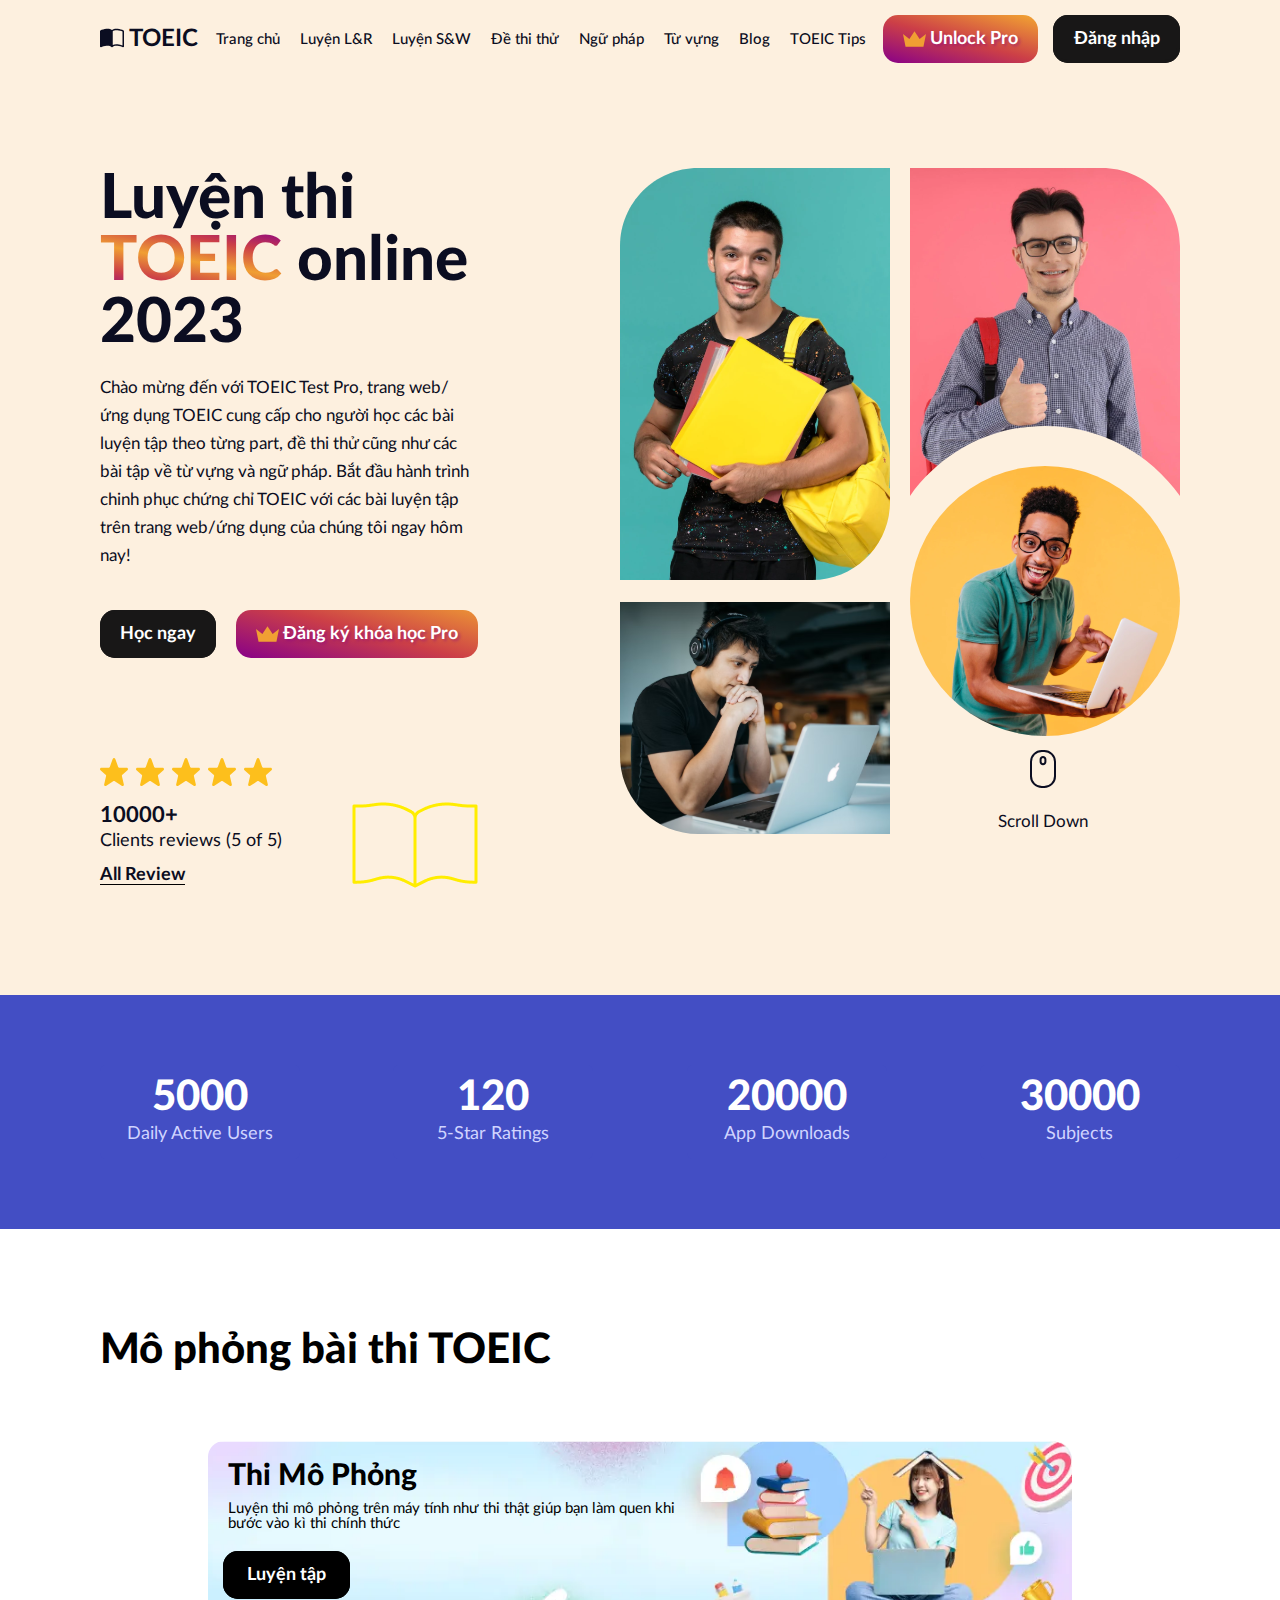
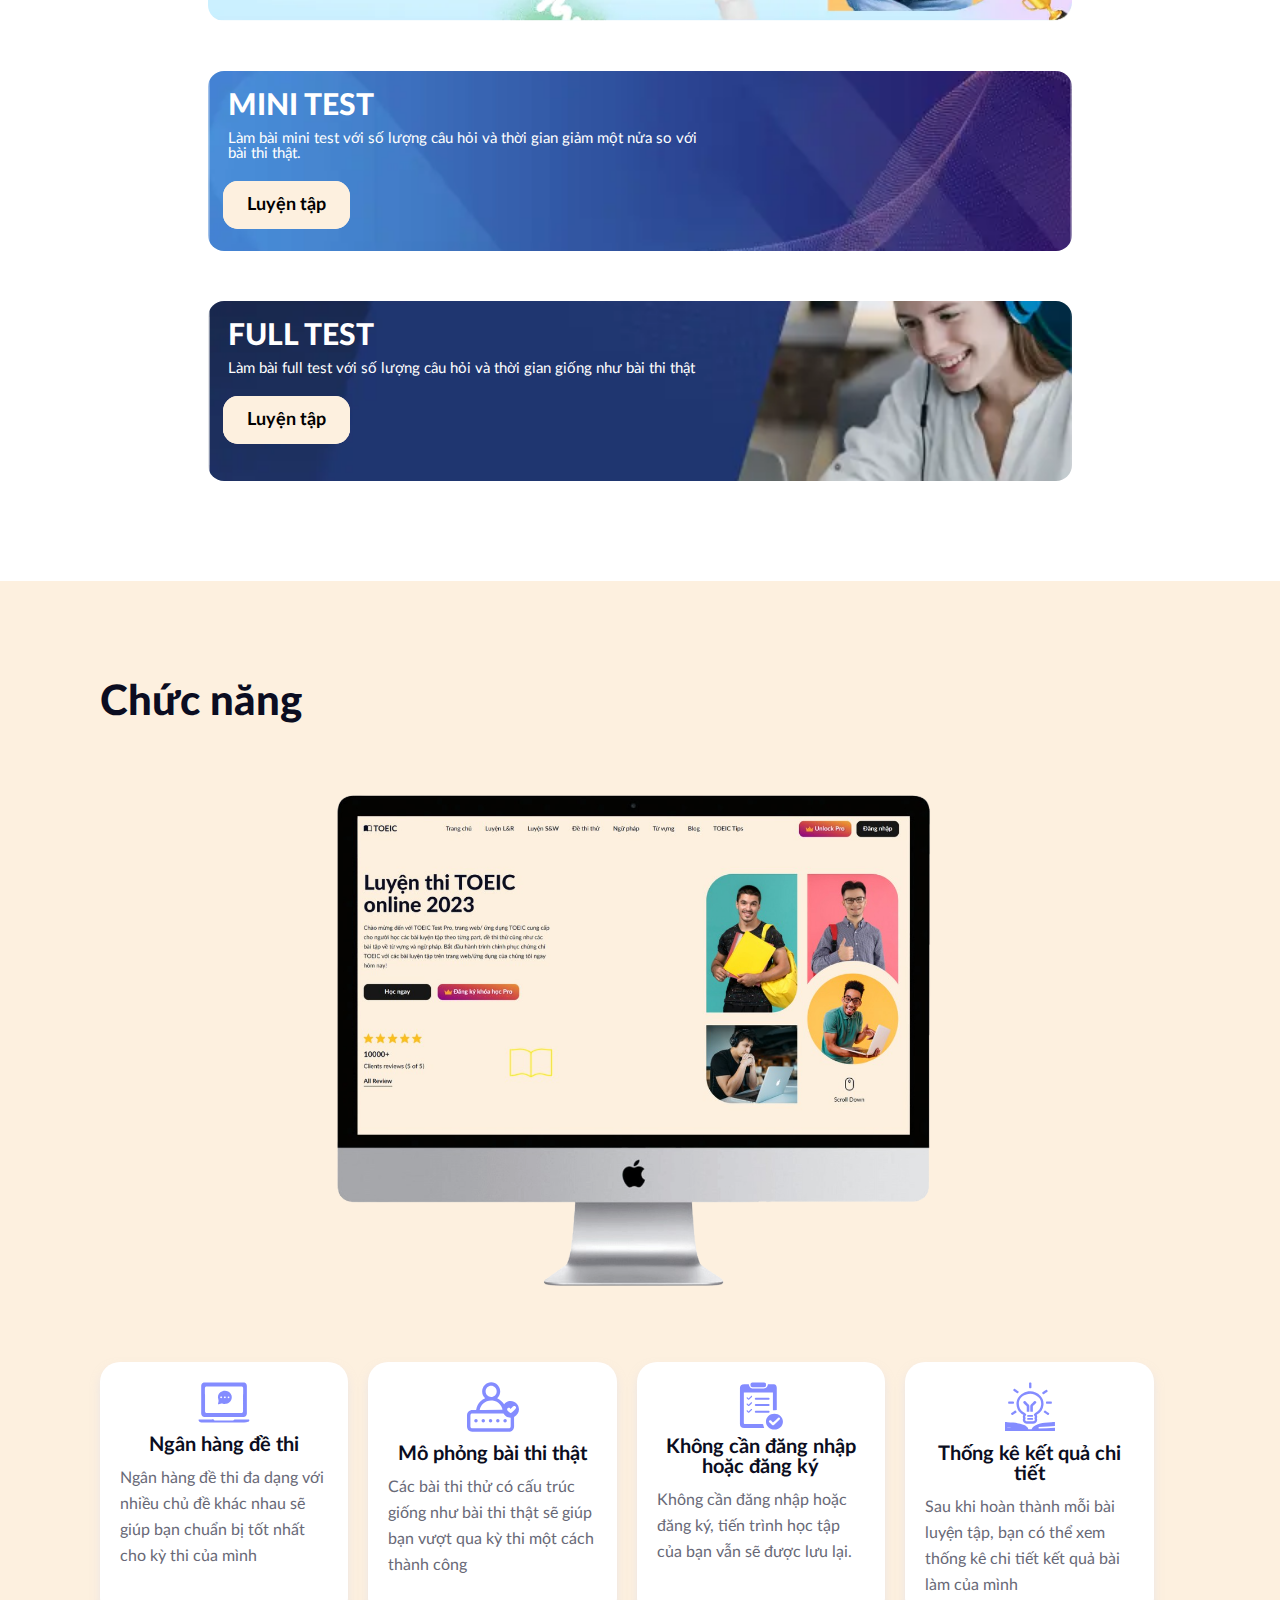
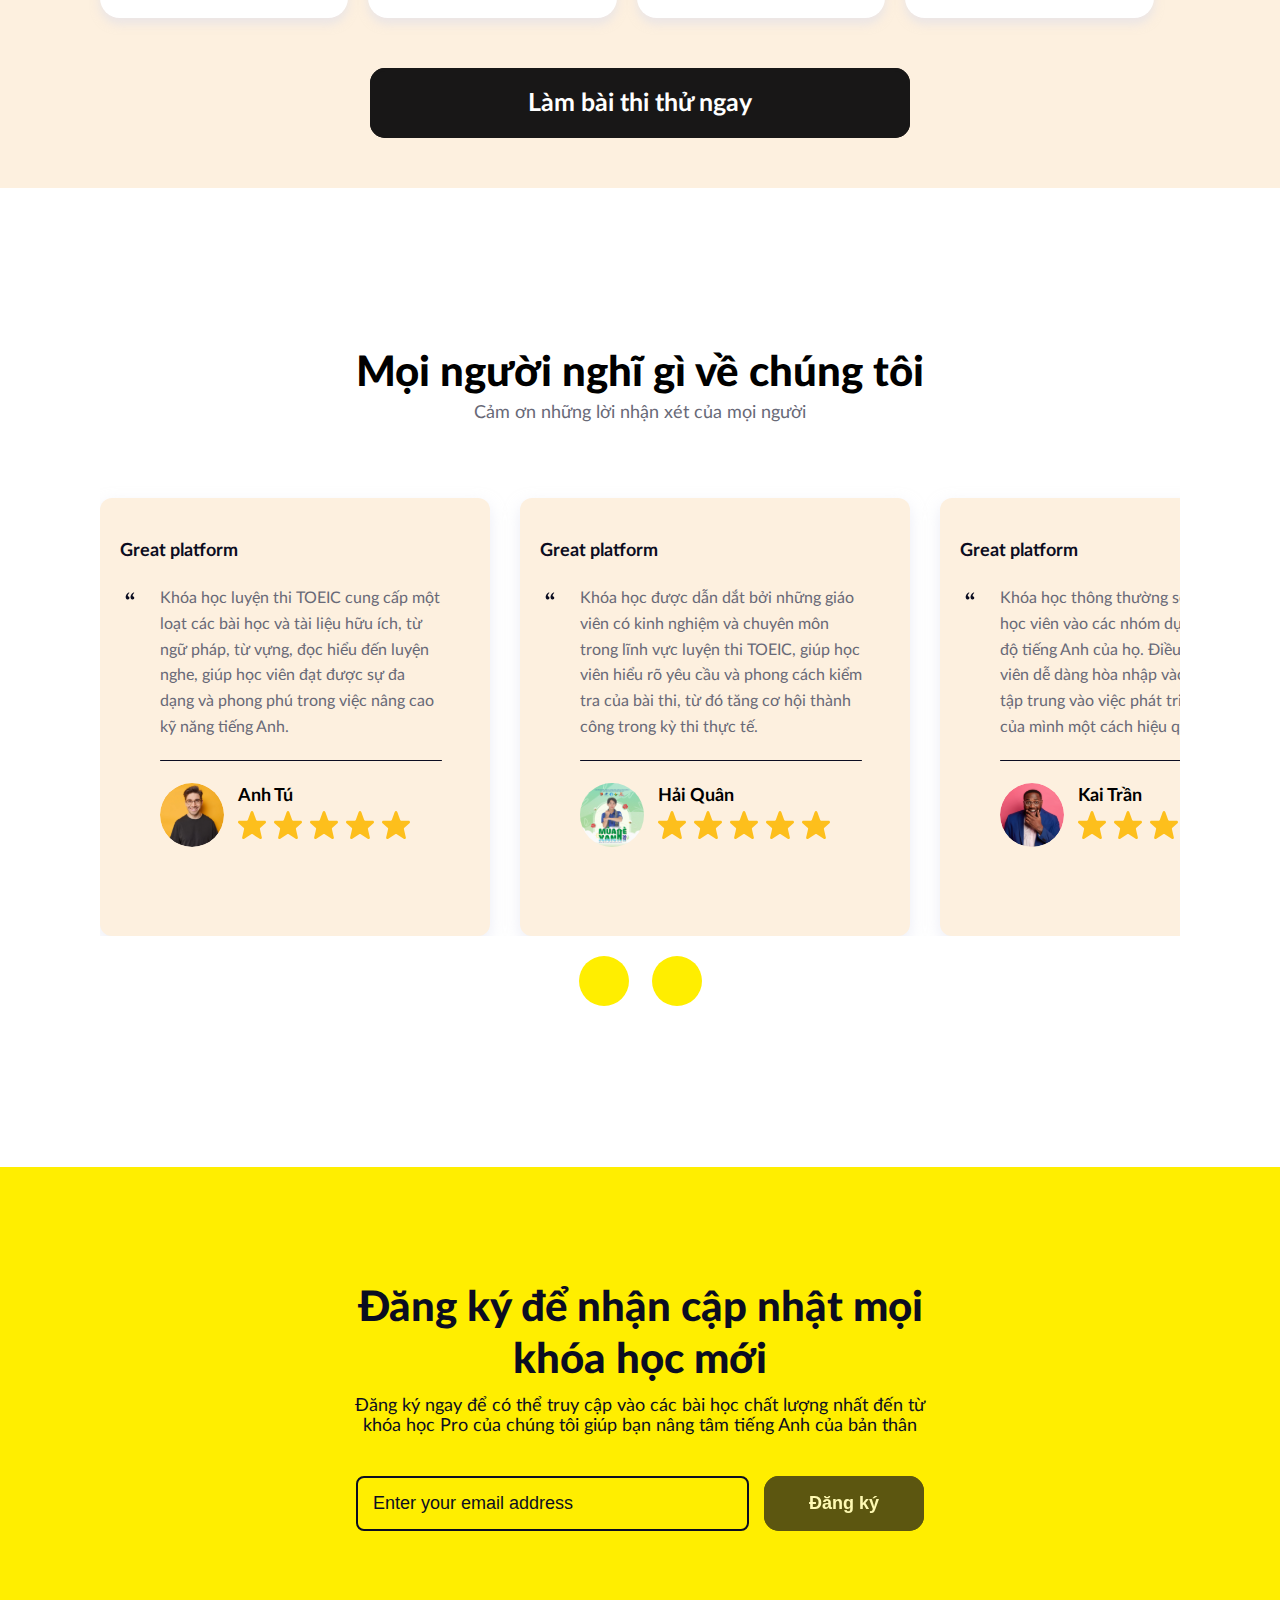
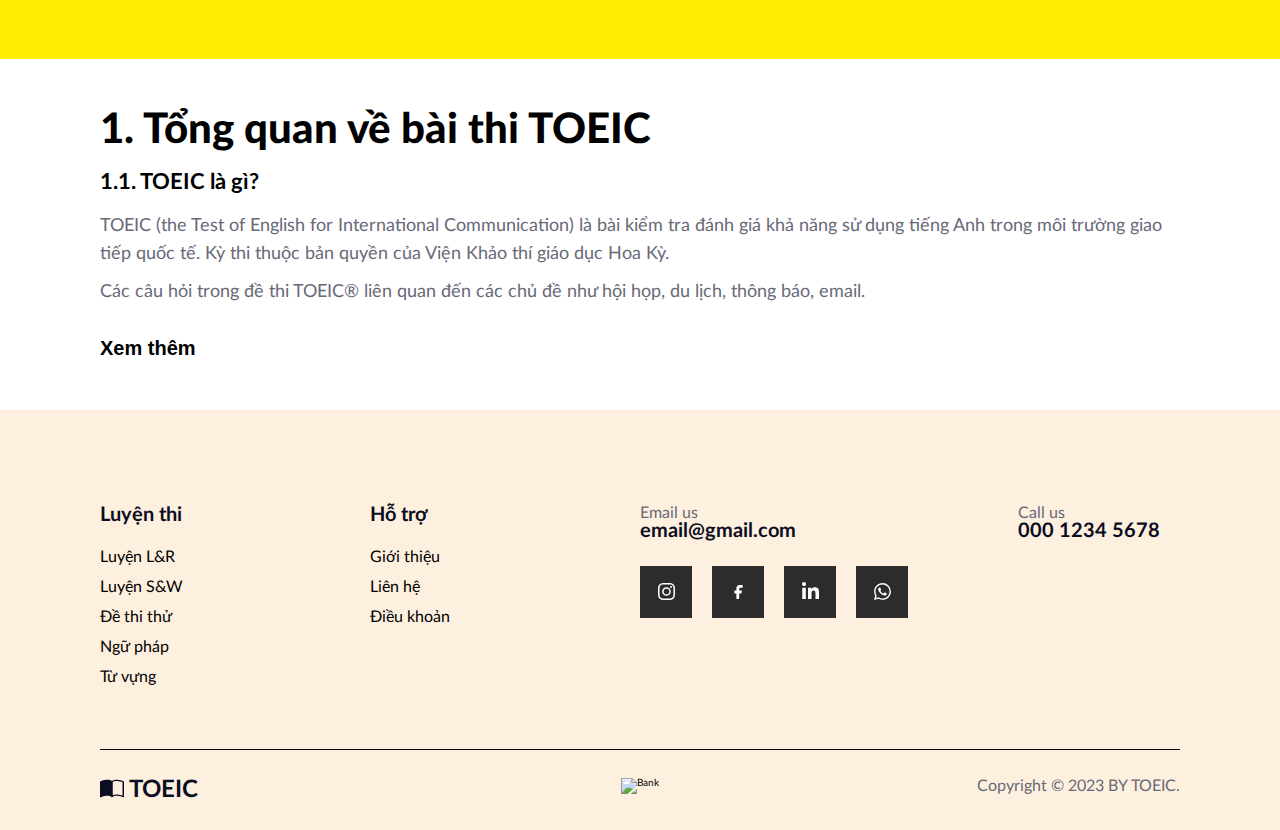
==== commit de10a405: "Merge pull request #52 from KhoaNguyenNe/Khoa" ====
--- a/index.html
+++ b/index.html
@@ -188,7 +188,7 @@
                             </svg>
                             <p>Unlock&nbsp;Pro</p>
                         </a>
-                        <a href="./login.html" class="log btn">
+                        <a href="./login.html" class="log btn" id="log">
                             <p class="text">Đăng&nbsp;nhập</p>
                         </a>
                     </div>
@@ -202,7 +202,10 @@
                 <div class="content">
                     <!-- Nội dung -->
                     <div class="info">
-                        <h1 class="title">Luyện thi TOEIC online 2023</h1>
+                        <h1 class="title">
+                            Luyện thi
+                            <strong class="highlight">TOEIC</strong> online 2023
+                        </h1>
                         <p class="desc">
                             Chào mừng đến với TOEIC Test Pro, trang web/ ứng
                             dụng TOEIC cung cấp cho người học các bài luyện tập
@@ -899,5 +902,6 @@
         <!-- Nhúng Javascript -->
         <script src="./assets/js/index.js"></script>
         <script src="./assets/js/go-top.js"></script>
+        <script src="./assets/js/if_log.js"></script>
     </body>
 </html>
--- a/assets/css/style.css
+++ b/assets/css/style.css
@@ -165,6 +165,25 @@
     padding: 95px 0px 110px 0px;
 }
 
+.highlight {
+    color: transparent;
+    background-color: #45cde9;
+    background-image: linear-gradient(
+        10deg,
+        #880088,
+        #aa2068,
+        #cc3f47,
+        #de6f3d,
+        #f09f33,
+        #de6f3d,
+        #cc3f47,
+        #aa2068,
+        #880088
+    );
+    background-clip: text;
+    -webkit-background-clip: text;
+}
+
 .head .title {
     color: var(--font-color);
     font-size: 6.2rem;
@@ -855,6 +874,7 @@
 
 .footer-Logo {
     width: 33.33%;
+    display: inline-flex;
 }
 
 .footer-bank {
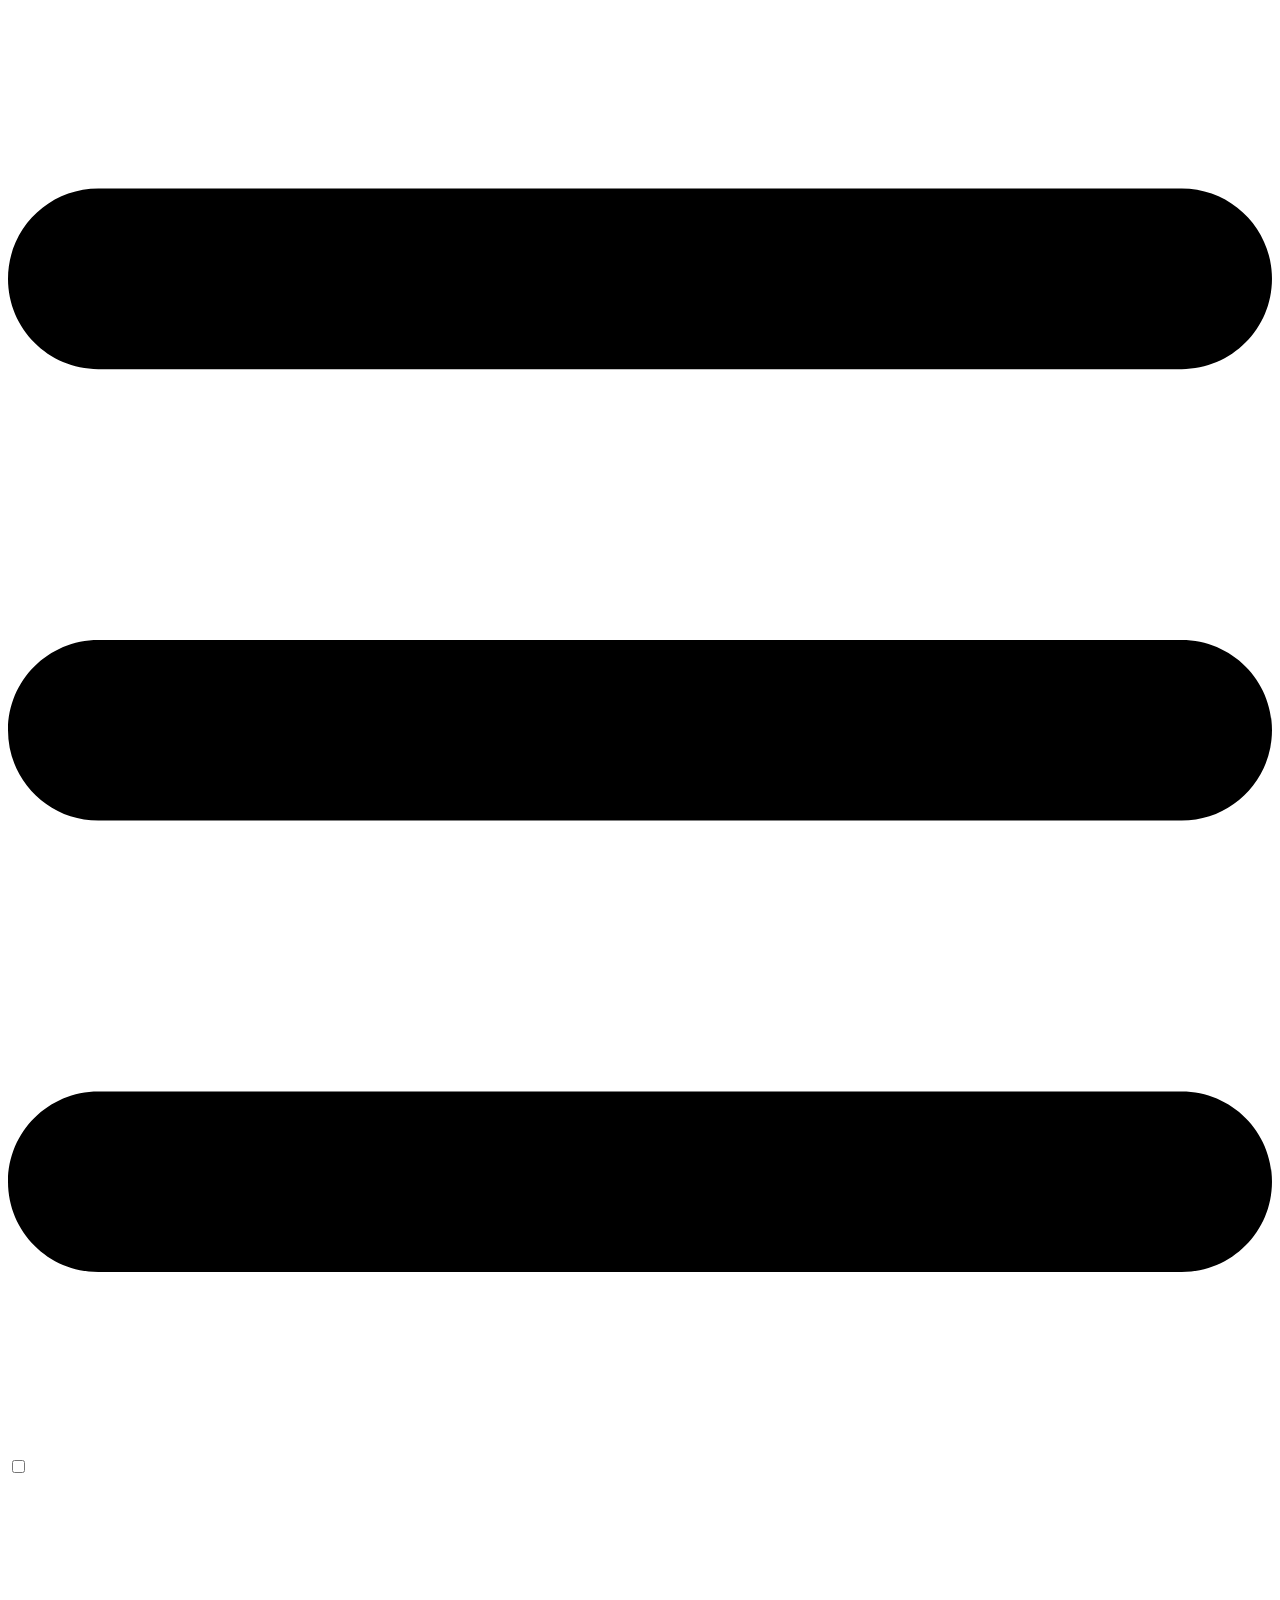
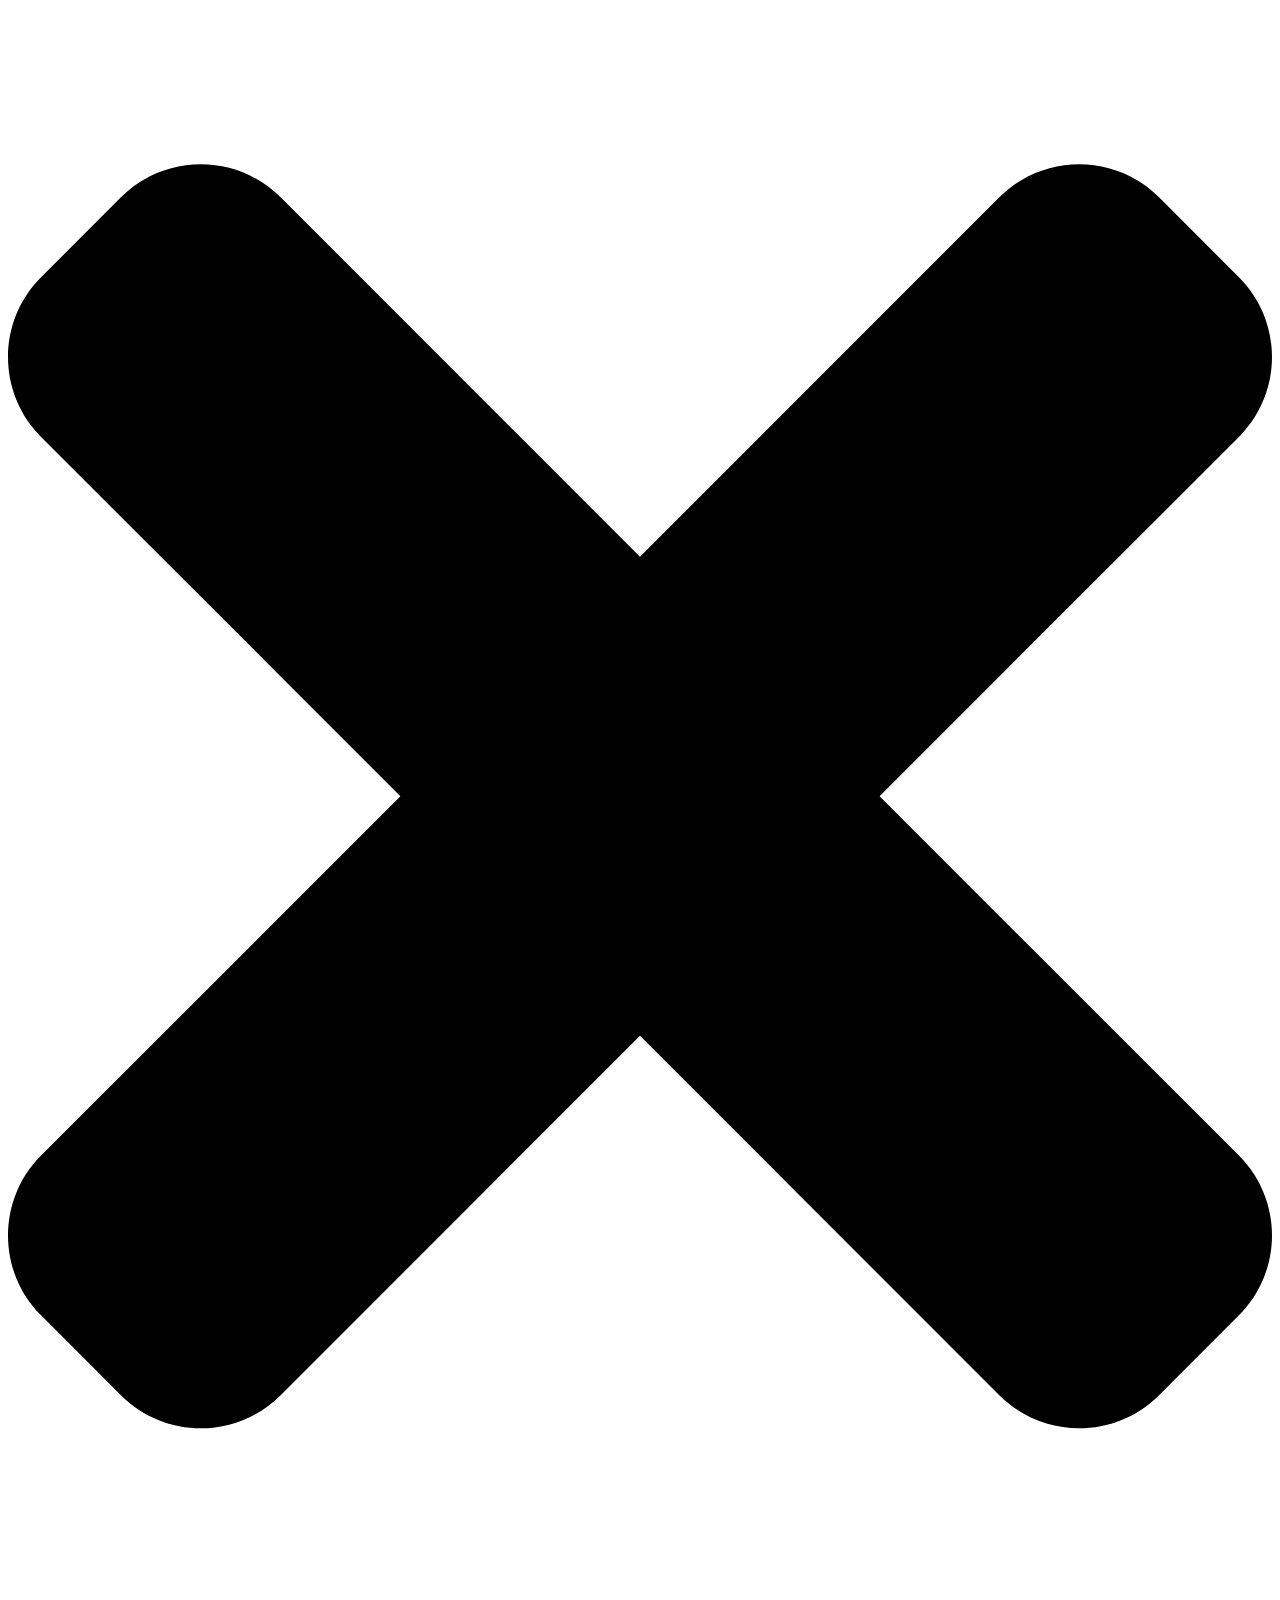
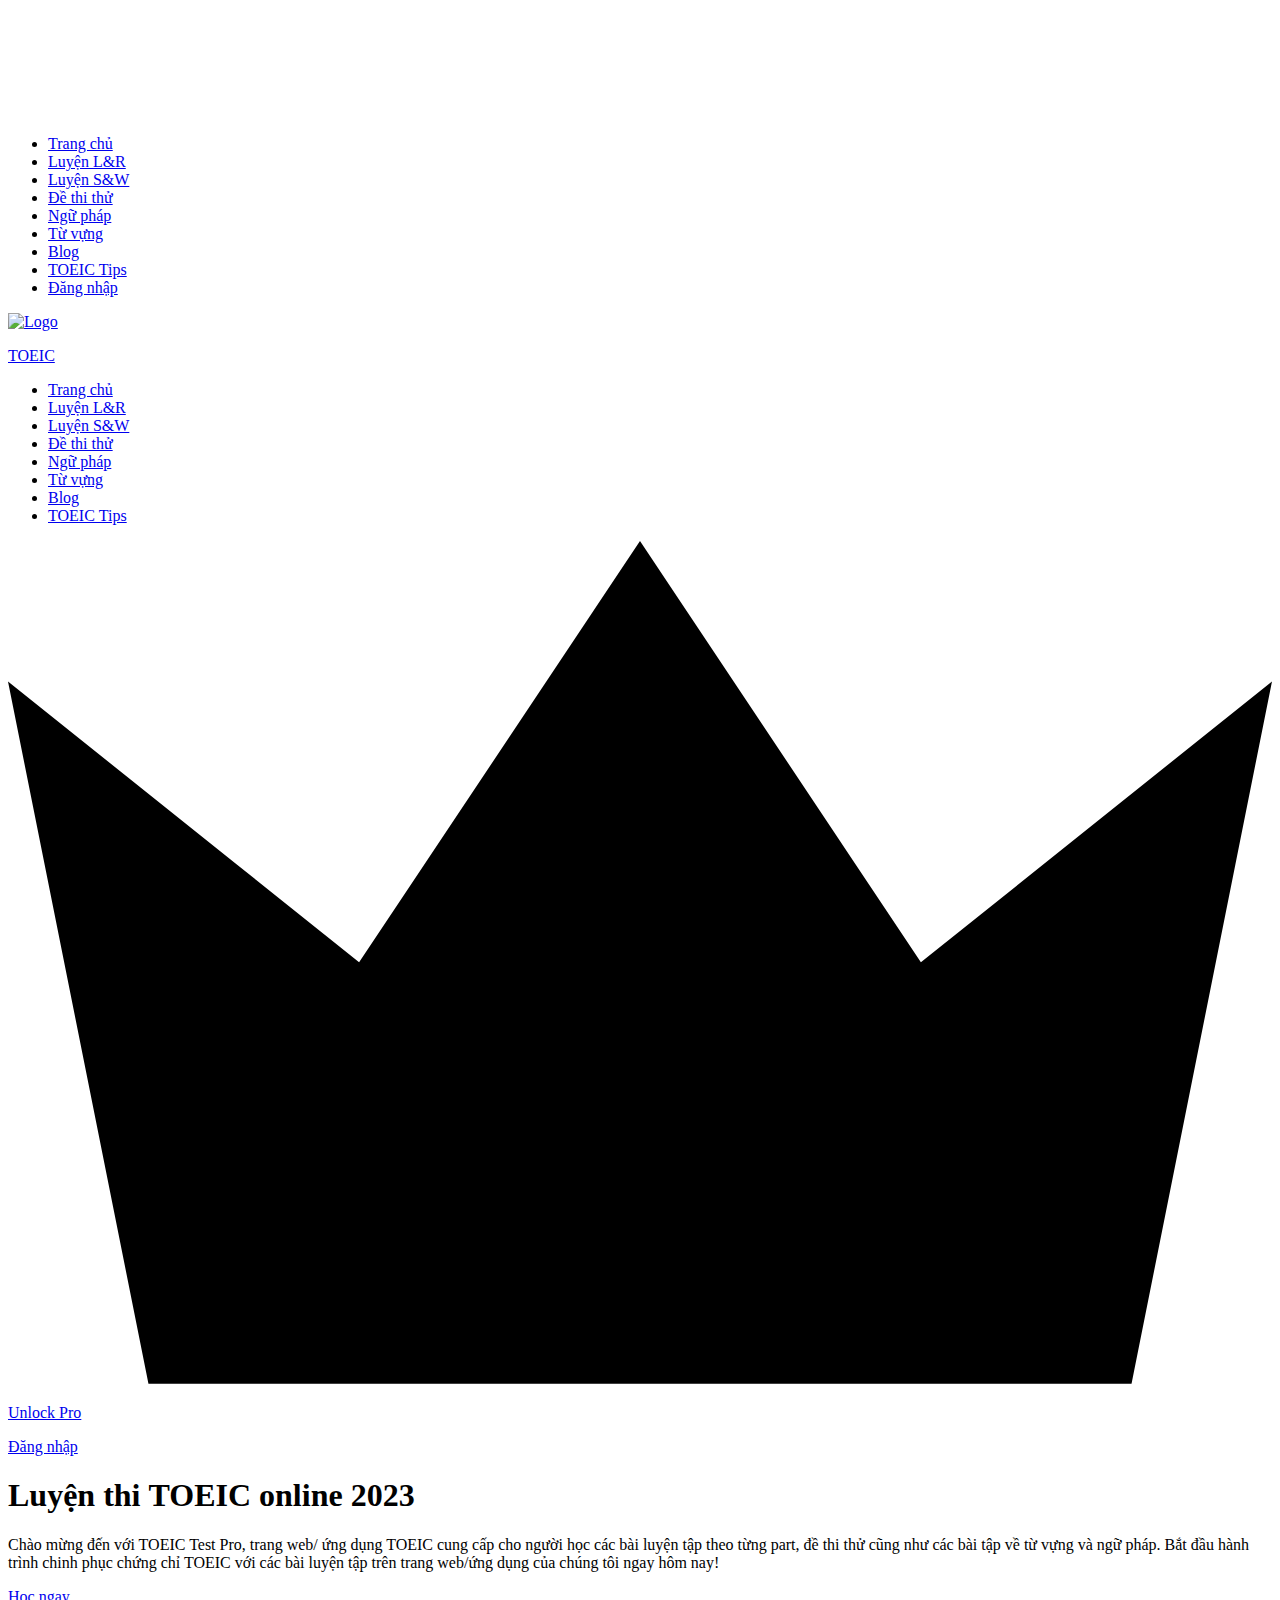
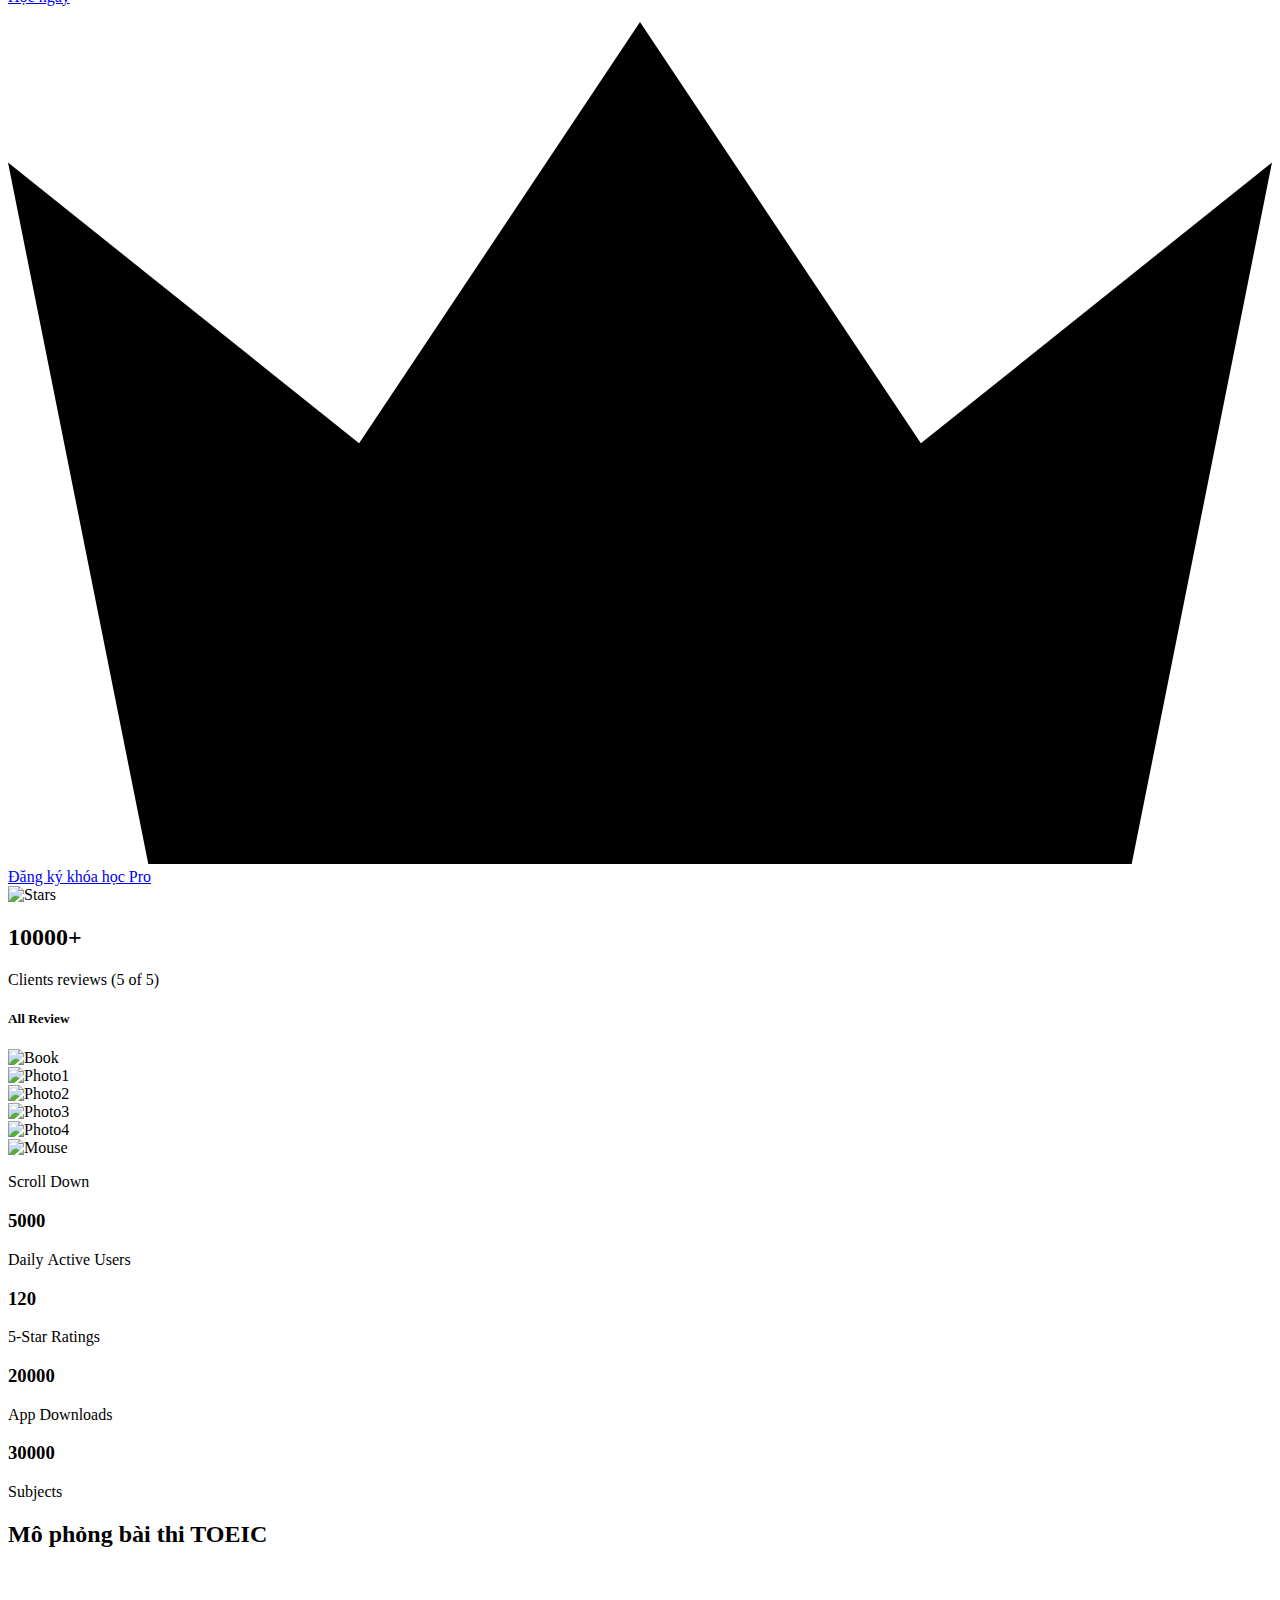
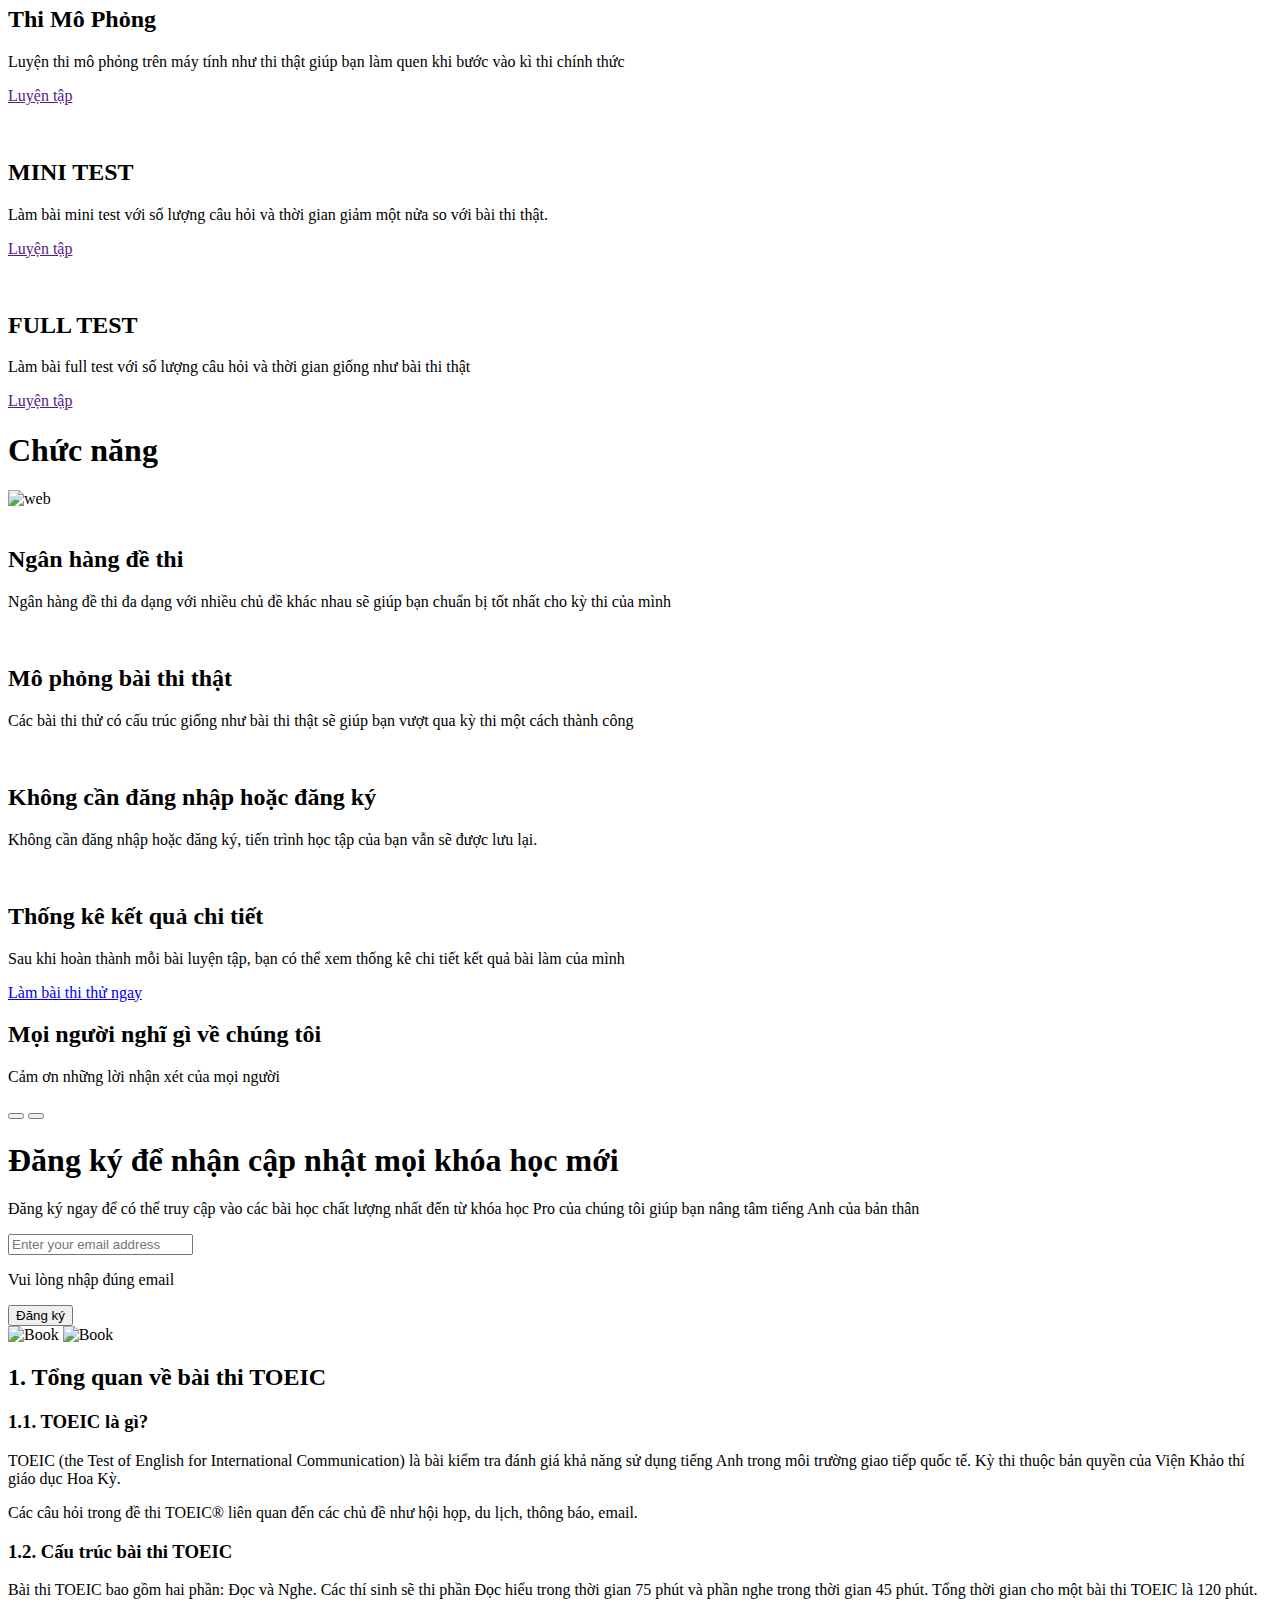
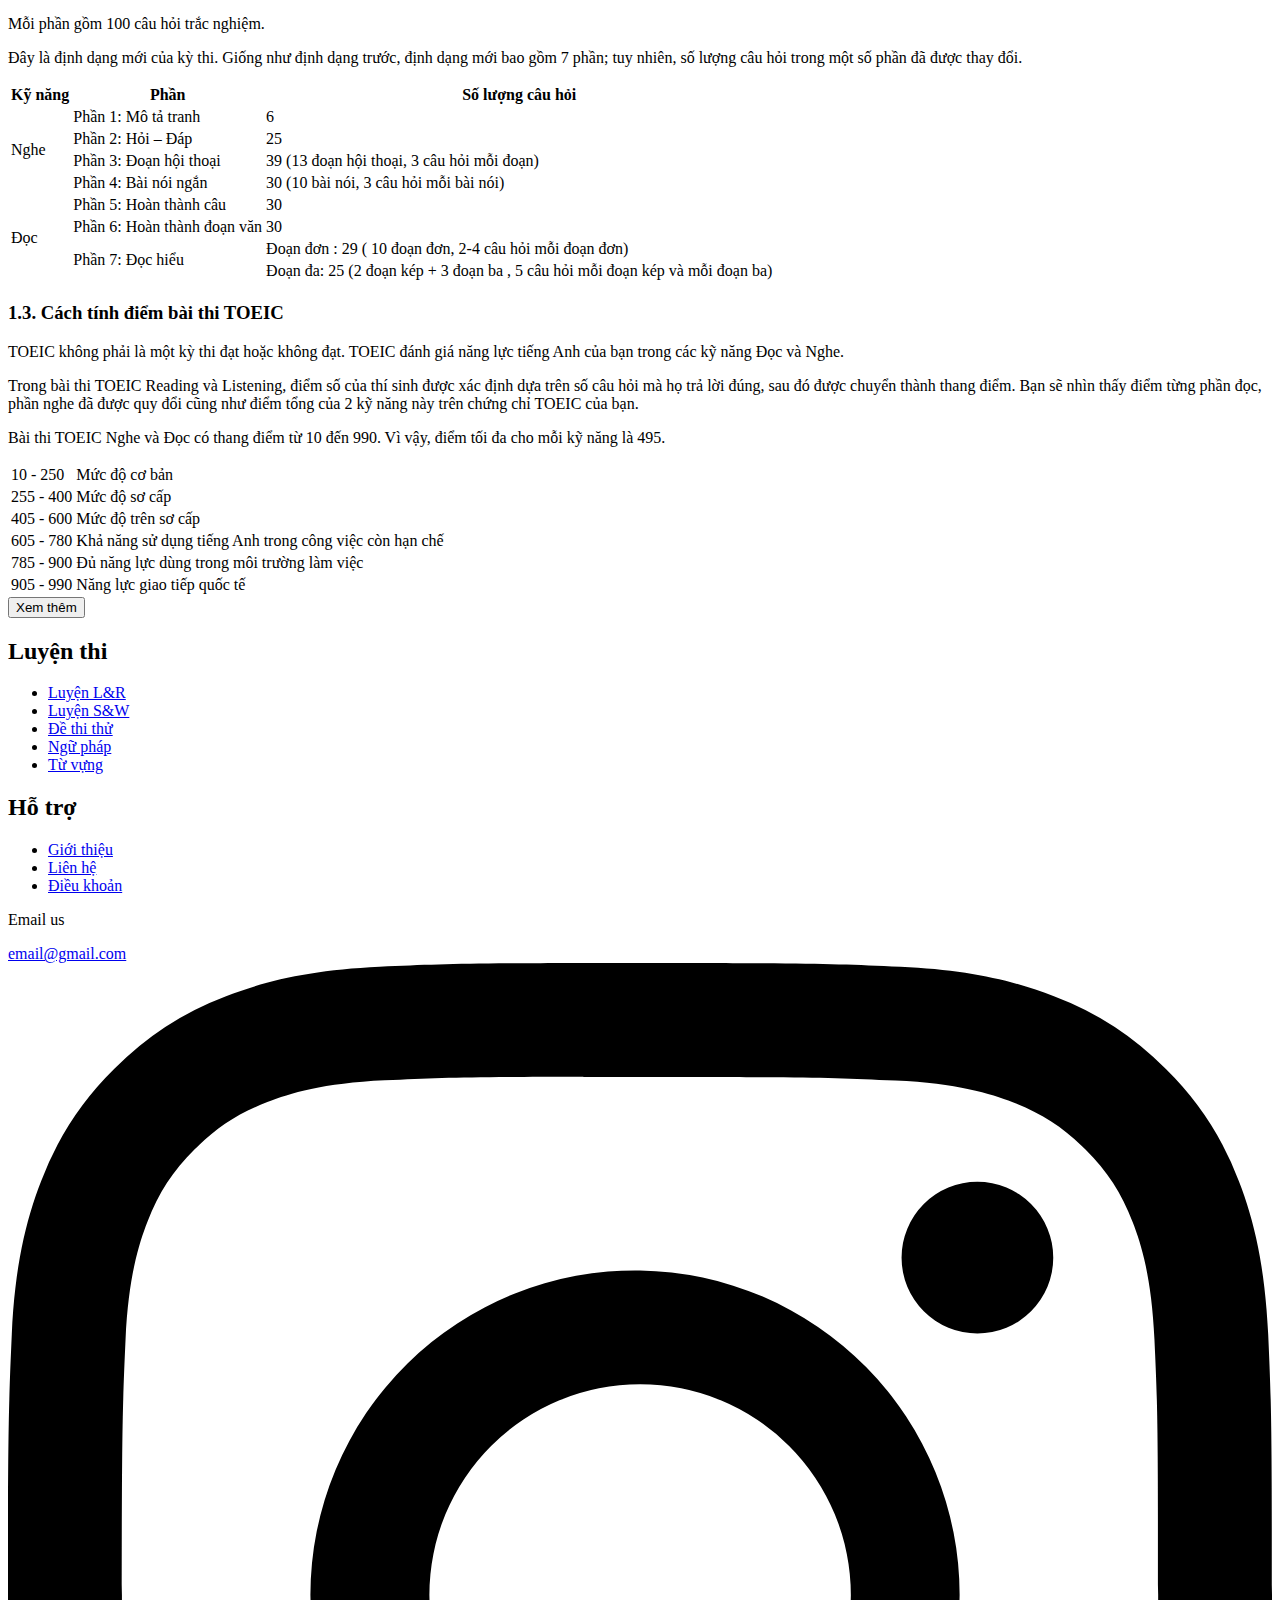
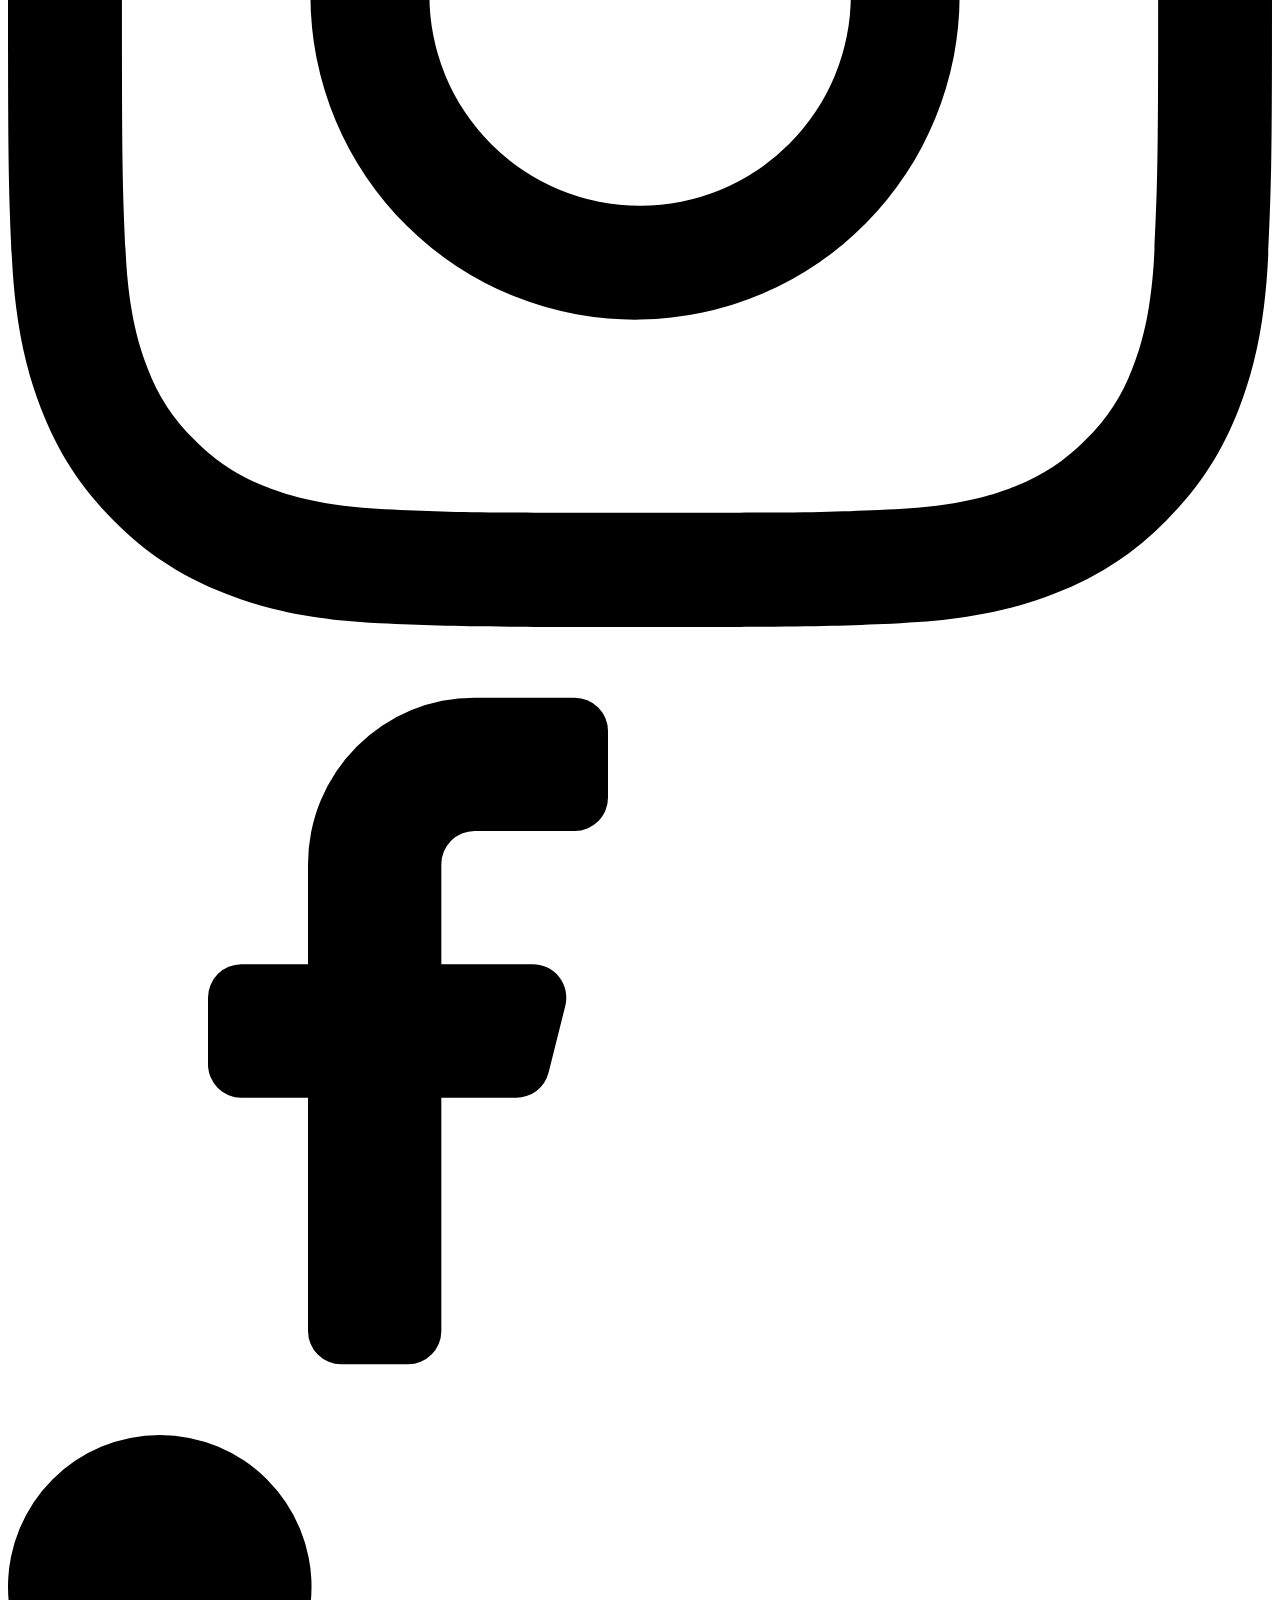
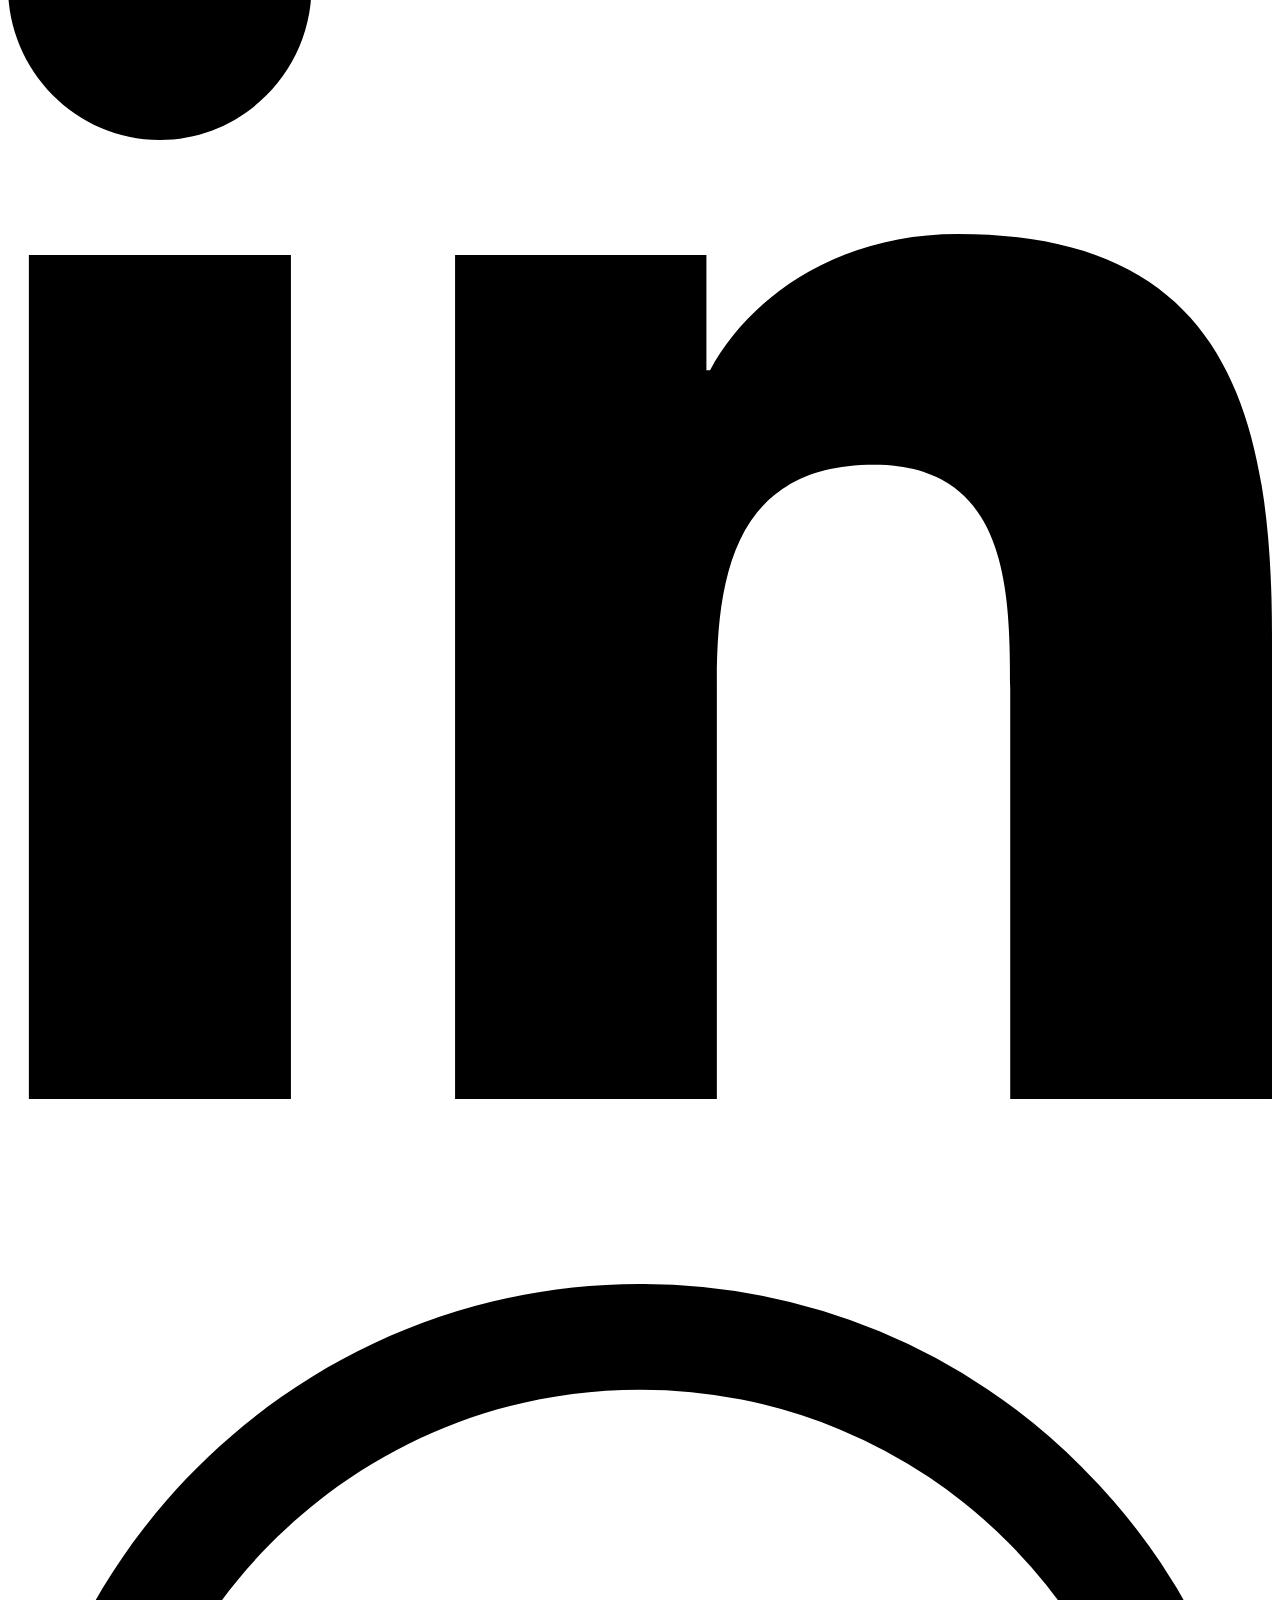
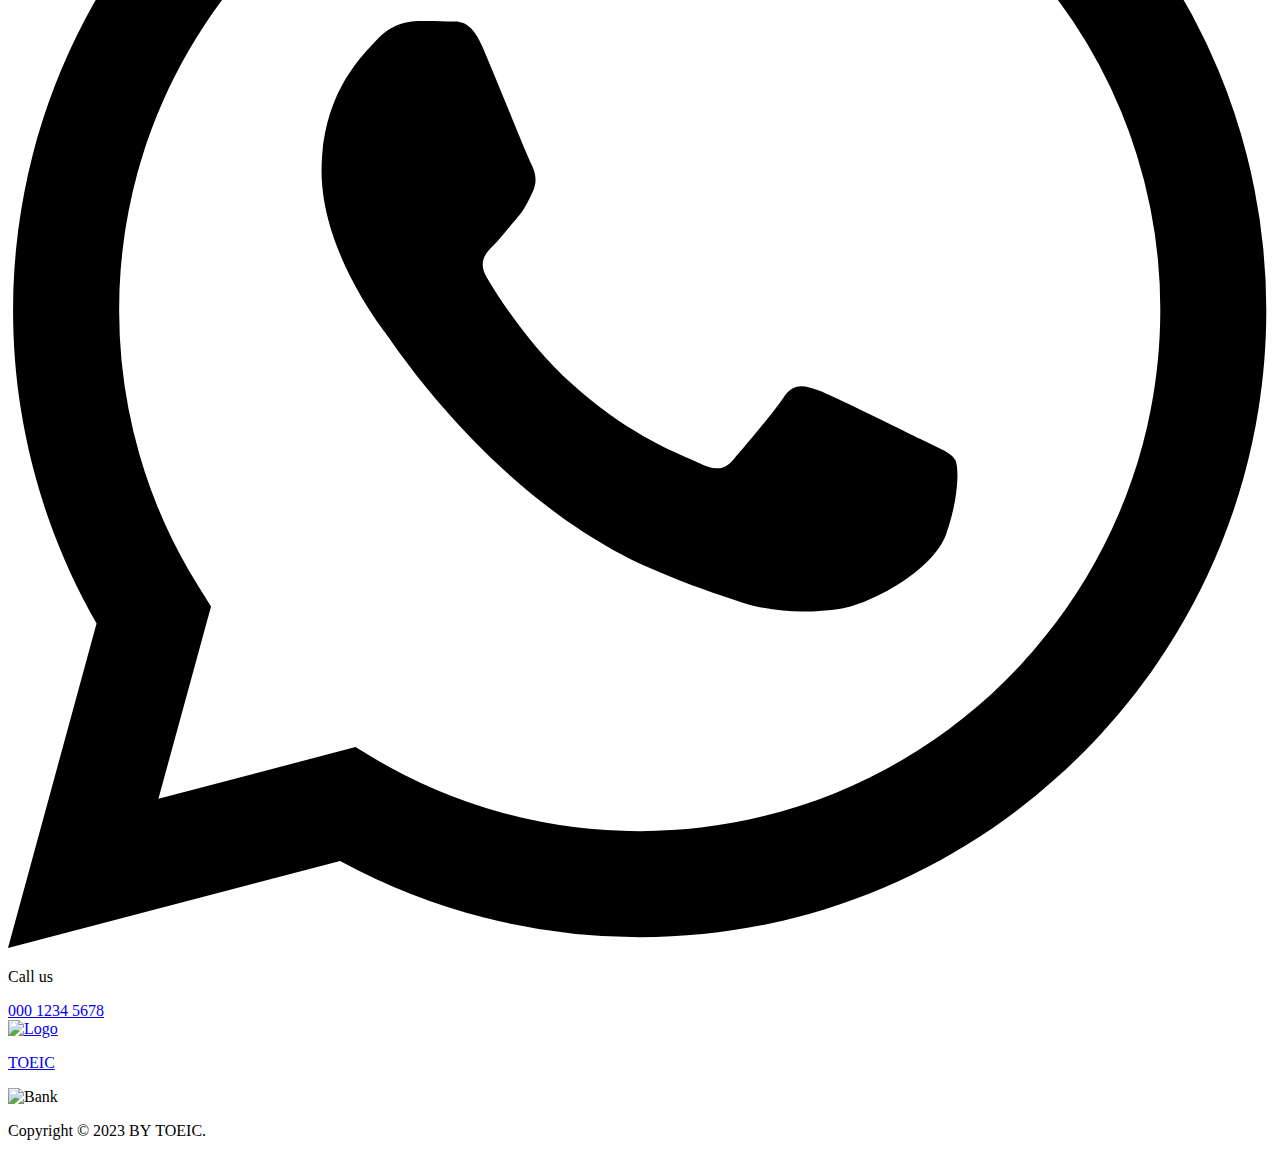
==== commit d3357149: "Fix css, js" ====
--- a/index.html
+++ b/index.html
@@ -1,907 +1,742 @@
 <!DOCTYPE html>
 <html lang="vi">
-    <head>
-        <meta charset="UTF-8" />
-        <meta name="viewport" content="width=device-width, initial-scale=1.0" />
-        <!-- Favicon -->
-        <link
-            rel="shortcut icon"
-            href="./assets/favicon/favicon.ico"
-            type="image/x-icon"
-        />
-        <!-- Nhúng CDN Font Awesome -->
-        <link rel="preconnect" href="https://cdnjs.cloudflare.com" />
-        <link
-            rel="stylesheet"
-            href="https://cdnjs.cloudflare.com/ajax/libs/font-awesome/6.4.0/css/all.min.css"
-            integrity="sha512-iecdLmaskl7CVkqkXNQ/ZH/XLlvWZOJyj7Yy7tcenmpD1ypASozpmT/E0iPtmFIB46ZmdtAc9eNBvH0H/ZpiBw=="
-            crossorigin="anonymous"
-            referrerpolicy="no-referrer"
-        />
-        <!-- Font -->
-        <link rel="stylesheet" href="./assets/font/stylesheet.css" />
-        <!-- Reset CSS -->
-        <link rel="stylesheet" href="./assets/css/reset.css" />
-        <!-- Style CSS  -->
-        <link rel="stylesheet" href="./assets/css/style.css" />
-        <!-- Responsive -->
-        <link rel="stylesheet" href="./assets/css/responsive.css" />
-        <title>Web luyện thi TOEIC</title>
-    </head>
-    <body>
-        <header class="header">
-            <div class="content nav-content">
-                <nav class="navbar">
-                    <!--nav mobile-->
-                    <label for="nav-mobile-input" class="nav_bars-btn">
-                        <svg
-                            xmlns="http://www.w3.org/2000/svg"
-                            viewBox="0 0 448 512"
-                        >
-                            <!--! Font Awesome Pro 6.4.2 by @fontawesome - https://fontawesome.com License - https://fontawesome.com/license (Commercial License) Copyright 2023 Fonticons, Inc. -->
-                            <path
-                                d="M0 96C0 78.3 14.3 64 32 64H416c17.7 0 32 14.3 32 32s-14.3 32-32 32H32C14.3 128 0 113.7 0 96zM0 256c0-17.7 14.3-32 32-32H416c17.7 0 32 14.3 32 32s-14.3 32-32 32H32c-17.7 0-32-14.3-32-32zM448 416c0 17.7-14.3 32-32 32H32c-17.7 0-32-14.3-32-32s14.3-32 32-32H416c17.7 0 32 14.3 32 32z"
-                            />
-                        </svg>
-                    </label>
-
-                    <input
-                        type="checkbox"
-                        id="nav-mobile-input"
-                        class="nav-input"
-                        value=""
-                    />
-
-                    <!--Nav_overlay-->
-                    <label for="nav-mobile-input" class="nav_overlay"></label>
-
-                    <nav class="nav-mobile">
-                        <label for="nav-mobile-input" class="nav-mobile-close">
-                            <svg
-                                xmlns="http://www.w3.org/2000/svg"
-                                viewBox="0 0 352 512"
-                            >
-                                <!-- Font Awesome Pro 5.15.4 by @fontawesome - https://fontawesome.com License - https://fontawesome.com/license (Commercial License) -->
-                                <path
-                                    d="M242.72 256l100.07-100.07c12.28-12.28 12.28-32.19 0-44.48l-22.24-22.24c-12.28-12.28-32.19-12.28-44.48 0L176 189.28 75.93 89.21c-12.28-12.28-32.19-12.28-44.48 0L9.21 111.45c-12.28 12.28-12.28 32.19 0 44.48L109.28 256 9.21 356.07c-12.28 12.28-12.28 32.19 0 44.48l22.24 22.24c12.28 12.28 32.2 12.28 44.48 0L176 322.72l100.07 100.07c12.28 12.28 32.2 12.28 44.48 0l22.24-22.24c12.28-12.28 12.28-32.19 0-44.48L242.72 256z"
-                                />
-                            </svg>
-                        </label>
-                        <ul class="nav-mobile-list">
-                            <li>
-                                <a href="./index.html" class="item-nav-mobile"
-                                    >Trang&nbsp;chủ</a
-                                >
-                            </li>
-                            <li>
-                                <a
-                                    href="./Listen_Reading.html"
-                                    class="item-nav-mobile"
-                                    >Luyện&nbsp;L&R</a
-                                >
-                            </li>
-                            <li>
-                                <a
-                                    href="./Speaking_Writing.html"
-                                    class="item-nav-mobile"
-                                    >Luyện&nbsp;S&W</a
-                                >
-                            </li>
-                            <li>
-                                <a
-                                    href="./Mock_exams.html"
-                                    class="item-nav-mobile"
-                                    >Đề&nbsp;thi&nbsp;thử</a
-                                >
-                            </li>
-                            <li>
-                                <a href="./grammar.html" class="item-nav-mobile"
-                                    >Ngữ&nbsp;pháp</a
-                                >
-                            </li>
-                            <li>
-                                <a href="./voca.html" class="item-nav-mobile"
-                                    >Từ&nbsp;vựng</a
-                                >
-                            </li>
-                            <li>
-                                <a href="./blog.html" class="item-nav-mobile"
-                                    >Blog</a
-                                >
-                            </li>
-                            <li>
-                                <a
-                                    href="./toeic-tip.html"
-                                    class="item-nav-mobile"
-                                    >TOEIC&nbsp;Tips</a
-                                >
-                            </li>
-                            <li>
-                                <a href="./login.html" class="item-nav-mobile"
-                                    >Đăng&nbsp;nhập</a
-                                >
-                            </li>
-                        </ul>
-                    </nav>
-                    <!-- Logo -->
-                    <div class="Logo-nav">
-                        <a href="./index.html" class="Logo">
-                            <img
-                                src="./assets/img/Logo.svg"
-                                alt="Logo"
-                                class="lg"
-                            />
-                            <p class="desc-Logo">TOEIC</p>
-                        </a>
-                    </div>
-
-                    <!-- Navigation pc-->
-                    <ul class="nav-items">
-                        <li>
-                            <a href="./index.html" class="item"
-                                >Trang&nbsp;chủ</a
-                            >
-                        </li>
-                        <li>
-                            <a href="./Listen_Reading.html" class="item"
-                                >Luyện&nbsp;L&R</a
-                            >
-                        </li>
-                        <li>
-                            <a href="./Speaking_Writing.html" class="item"
-                                >Luyện&nbsp;S&W</a
-                            >
-                        </li>
-                        <li>
-                            <a href="./Mock_exams.html" class="item"
-                                >Đề&nbsp;thi&nbsp;thử</a
-                            >
-                        </li>
-                        <li>
-                            <a href="./grammar.html" class="item"
-                                >Ngữ&nbsp;pháp</a
-                            >
-                        </li>
-                        <li>
-                            <a href="./voca.html" class="item">Từ&nbsp;vựng</a>
-                        </li>
-                        <li>
-                            <a href="./blog.html" class="item">Blog</a>
-                        </li>
-                        <li>
-                            <a href="./toeic-tip.html" class="item"
-                                >TOEIC&nbsp;Tips</a
-                            >
-                        </li>
-                    </ul>
-
-                    <!-- Button -->
-                    <div class="actions">
-                        <a href="./prenium.html" class="pro btn">
-                            <svg
-                                xmlns="http://www.w3.org/2000/svg"
-                                viewBox="0 0 36 24"
-                            >
-                                <path
-                                    d="m18 0 8 12 10-8-4 20H4L0 4l10 8 8-12z"
-                                ></path>
-                            </svg>
-                            <p>Unlock&nbsp;Pro</p>
-                        </a>
-                        <a href="./login.html" class="log btn" id="log">
-                            <p class="text">Đăng&nbsp;nhập</p>
-                        </a>
-                    </div>
-                </nav>
-            </div>
-        </header>
-
-        <main class="main">
-            <!-- Phần đầu web -->
-            <div class="head">
-                <div class="content">
-                    <!-- Nội dung -->
-                    <div class="info">
-                        <h1 class="title">
-                            Luyện thi
-                            <strong class="highlight">TOEIC</strong> online 2023
-                        </h1>
-                        <p class="desc">
-                            Chào mừng đến với TOEIC Test Pro, trang web/ ứng
-                            dụng TOEIC cung cấp cho người học các bài luyện tập
-                            theo từng part, đề thi thử cũng như các bài&nbsp;tập
-                            về từ vựng và ngữ pháp. Bắt đầu hành trình chinh
-                            phục chứng chỉ TOEIC với các bài luyện tập trên
-                            trang web/ứng dụng của chúng tôi ngay hôm nay!
-                        </p>
-                        <div class="head-actions">
-                            <a class="log btn head-btn hoc-ngay" href="#">
-                                <p class="text">Học&nbsp;ngay</p>
-                            </a>
-
-                            <a href="prenium.html" class="pro btn head-btn">
-                                <svg
-                                    xmlns="http://www.w3.org/2000/svg"
-                                    viewBox="0 0 36 24"
-                                >
-                                    <path
-                                        d="m18 0 8 12 10-8-4 20H4L0 4l10 8 8-12z"
-                                    ></path>
-                                </svg>
-                                Đăng&nbsp;ký&nbsp;khóa&nbsp;học&nbsp;Pro
-                            </a>
-                        </div>
-
-                        <!-- Đánh giá -->
-                        <div class="access">
-                            <img src="./assets/img/5Stars.svg" alt="Stars" />
-                            <h2 class="number-review">10000+</h2>
-                            <p class="result-review">
-                                Clients reviews (5 of 5)
-                            </p>
-                            <h5 class="desc-review">All Review</h5>
-                            <img
-                                src="./assets/img/Book.png"
-                                alt="Book"
-                                class="book"
-                            />
-                        </div>
-                    </div>
-
-                    <div class="photo">
-                        <div class="row-1">
-                            <div class="photo1">
-                                <img
-                                    src="./assets/img/Photo1.svg"
-                                    alt="Photo1"
-                                />
-                            </div>
-                            <div class="photo2">
-                                <img
-                                    src="./assets/img/Photo2.svg"
-                                    alt="Photo2"
-                                    class="photo2"
-                                />
-                            </div>
-                        </div>
-
-                        <div class="row-2">
-                            <div class="photo3">
-                                <img
-                                    src="./assets/img/Photo3.svg"
-                                    alt="Photo3"
-                                    class="photo3"
-                                />
-                            </div>
-                            <div class="photo4">
-                                <img
-                                    src="./assets/img/Photo4.svg"
-                                    alt="Photo4"
-                                    class="photo4"
-                                />
-                            </div>
-                            <div class="scoll-down">
-                                <img
-                                    src="./assets/img/Mouse.svg"
-                                    alt="Mouse"
-                                    class="mouse"
-                                />
-                                <p class="desc">Scroll Down</p>
-                            </div>
-                        </div>
-                    </div>
+  <head>
+    <meta charset="UTF-8" />
+    <meta name="viewport" content="width=device-width, initial-scale=1.0" />
+    <!-- Favicon -->
+    <link
+      rel="shortcut icon"
+      href="./asssets/favicon/favicon.ico"
+      type="image/x-icon"
+    />
+    <!-- Nhúng CDN Font Awesome -->
+    <link rel="preconnect" href="https://cdnjs.cloudflare.com" />
+    <link
+      rel="stylesheet"
+      href="https://cdnjs.cloudflare.com/ajax/libs/font-awesome/6.4.0/css/all.min.css"
+      integrity="sha512-iecdLmaskl7CVkqkXNQ/ZH/XLlvWZOJyj7Yy7tcenmpD1ypASozpmT/E0iPtmFIB46ZmdtAc9eNBvH0H/ZpiBw=="
+      crossorigin="anonymous"
+      referrerpolicy="no-referrer"
+    />
+    <!-- Font -->
+    <link rel="stylesheet" href="./asssets/font/stylesheet.css" />
+    <!-- Reset CSS -->
+    <link rel="stylesheet" href="./asssets/css/reset.css" />
+    <!-- Style CSS  -->
+    <link rel="stylesheet" href="./asssets/css/style.css" />
+    <!-- Responsive -->
+    <link rel="stylesheet" href="./asssets/css/responsive.css" />
+    <title>Web luyện thi TOEIC</title>
+  </head>
+  <body>
+    <header class="header">
+      <div class="content nav-content">
+        <nav class="navbar">
+          <!--nav mobile-->
+          <label for="nav-mobile-input" class="nav_bars-btn">
+            <svg xmlns="http://www.w3.org/2000/svg" viewBox="0 0 448 512">
+              <!--! Font Awesome Pro 6.4.2 by @fontawesome - https://fontawesome.com License - https://fontawesome.com/license (Commercial License) Copyright 2023 Fonticons, Inc. -->
+              <path
+                d="M0 96C0 78.3 14.3 64 32 64H416c17.7 0 32 14.3 32 32s-14.3 32-32 32H32C14.3 128 0 113.7 0 96zM0 256c0-17.7 14.3-32 32-32H416c17.7 0 32 14.3 32 32s-14.3 32-32 32H32c-17.7 0-32-14.3-32-32zM448 416c0 17.7-14.3 32-32 32H32c-17.7 0-32-14.3-32-32s14.3-32 32-32H416c17.7 0 32 14.3 32 32z"
+              />
+            </svg>
+          </label>
+
+          <input
+            type="checkbox"
+            id="nav-mobile-input"
+            class="nav-input"
+            value=""
+          />
+
+          <!--Nav_overlay-->
+          <label for="nav-mobile-input" class="nav_overlay"></label>
+
+          <nav class="nav-mobile">
+            <label for="nav-mobile-input" class="nav-mobile-close">
+              <svg xmlns="http://www.w3.org/2000/svg" viewBox="0 0 352 512">
+                <!-- Font Awesome Pro 5.15.4 by @fontawesome - https://fontawesome.com License - https://fontawesome.com/license (Commercial License) -->
+                <path
+                  d="M242.72 256l100.07-100.07c12.28-12.28 12.28-32.19 0-44.48l-22.24-22.24c-12.28-12.28-32.19-12.28-44.48 0L176 189.28 75.93 89.21c-12.28-12.28-32.19-12.28-44.48 0L9.21 111.45c-12.28 12.28-12.28 32.19 0 44.48L109.28 256 9.21 356.07c-12.28 12.28-12.28 32.19 0 44.48l22.24 22.24c12.28 12.28 32.2 12.28 44.48 0L176 322.72l100.07 100.07c12.28 12.28 32.2 12.28 44.48 0l22.24-22.24c12.28-12.28 12.28-32.19 0-44.48L242.72 256z"
+                />
+              </svg>
+            </label>
+            <ul class="nav-mobile-list">
+              <li>
+                <a href="./index.html" class="item-nav-mobile"
+                  >Trang&nbsp;chủ</a
+                >
+              </li>
+              <li>
+                <a href="./php/Listen_Reading.php" class="item-nav-mobile"
+                  >Luyện&nbsp;L&R</a
+                >
+              </li>
+              <li>
+                <a href="./php/Speaking_Writing.php" class="item-nav-mobile"
+                  >Luyện&nbsp;S&W</a
+                >
+              </li>
+              <li>
+                <a href="./php/Mock_exams.php" class="item-nav-mobile"
+                  >Đề&nbsp;thi&nbsp;thử</a
+                >
+              </li>
+              <li>
+                <a href="./php/grammar.php" class="item-nav-mobile"
+                  >Ngữ&nbsp;pháp</a
+                >
+              </li>
+              <li>
+                <a href="./php/voca.php" class="item-nav-mobile"
+                  >Từ&nbsp;vựng</a
+                >
+              </li>
+              <li>
+                <a href="./php/blog.php" class="item-nav-mobile">Blog</a>
+              </li>
+              <li>
+                <a href="./php/toeic-tip.php" class="item-nav-mobile"
+                  >TOEIC&nbsp;Tips</a
+                >
+              </li>
+              <li>
+                <a href="./php/login.php" class="item-nav-mobile"
+                  >Đăng&nbsp;nhập</a
+                >
+              </li>
+            </ul>
+          </nav>
+          <!-- Logo -->
+          <div class="Logo-nav">
+            <a href="./index.html" class="Logo">
+              <img src="./asssets/img/Logo.svg" alt="Logo" class="lg" />
+              <p class="desc-Logo">TOEIC</p>
+            </a>
+          </div>
+
+          <!-- Navigation pc-->
+          <ul class="nav-items">
+            <li>
+              <a href="./index.html" class="item">Trang&nbsp;chủ</a>
+            </li>
+            <li>
+              <a href="./php/Listen_Reading.php" class="item">Luyện&nbsp;L&R</a>
+            </li>
+            <li>
+              <a href="./php/Speaking_Writing.php" class="item"
+                >Luyện&nbsp;S&W</a
+              >
+            </li>
+            <li>
+              <a href="./php/Mock_exams.php" class="item"
+                >Đề&nbsp;thi&nbsp;thử</a
+              >
+            </li>
+            <li>
+              <a href="./php/grammar.php" class="item">Ngữ&nbsp;pháp</a>
+            </li>
+            <li>
+              <a href="./php/voca.php" class="item">Từ&nbsp;vựng</a>
+            </li>
+            <li>
+              <a href="./php/blog.php" class="item">Blog</a>
+            </li>
+            <li>
+              <a href="./php/toeic-tip.php" class="item">TOEIC&nbsp;Tips</a>
+            </li>
+          </ul>
+
+          <!-- Button -->
+          <div class="actions">
+            <a href="./php/prenium.php" class="pro btn">
+              <svg xmlns="http://www.w3.org/2000/svg" viewBox="0 0 36 24">
+                <path d="m18 0 8 12 10-8-4 20H4L0 4l10 8 8-12z"></path>
+              </svg>
+              <p>Unlock&nbsp;Pro</p>
+            </a>
+            <a href="./php/login.php" class="log btn" id="log">
+              <p class="text">Đăng&nbsp;nhập</p>
+            </a>
+          </div>
+        </nav>
+      </div>
+    </header>
+
+    <main class="main">
+      <!-- Phần đầu web -->
+      <div class="head">
+        <div class="content">
+          <!-- Nội dung -->
+          <div class="info">
+            <h1 class="title">
+              Luyện thi
+              <strong class="highlight">TOEIC</strong> online 2023
+            </h1>
+            <p class="desc">
+              Chào mừng đến với TOEIC Test Pro, trang web/ ứng dụng TOEIC cung
+              cấp cho người học các bài luyện tập theo từng part, đề thi thử
+              cũng như các bài&nbsp;tập về từ vựng và ngữ pháp. Bắt đầu hành
+              trình chinh phục chứng chỉ TOEIC với các bài luyện tập trên trang
+              web/ứng dụng của chúng tôi ngay hôm nay!
+            </p>
+            <div class="head-actions">
+              <a class="log btn head-btn hoc-ngay" href="#">
+                <p class="text">Học&nbsp;ngay</p>
+              </a>
+
+              <a href="./php/prenium.php" class="pro btn head-btn">
+                <svg xmlns="http://www.w3.org/2000/svg" viewBox="0 0 36 24">
+                  <path d="m18 0 8 12 10-8-4 20H4L0 4l10 8 8-12z"></path>
+                </svg>
+                Đăng&nbsp;ký&nbsp;khóa&nbsp;học&nbsp;Pro
+              </a>
+            </div>
+
+            <!-- Đánh giá -->
+            <div class="access">
+              <img src="./asssets/img/5Stars.svg" alt="Stars" />
+              <h2 class="number-review">10000+</h2>
+              <p class="result-review">Clients reviews (5 of 5)</p>
+              <h5 class="desc-review">All Review</h5>
+              <img src="./asssets/img/Book.png" alt="Book" class="book" />
+            </div>
+          </div>
+
+          <div class="photo">
+            <div class="row-1">
+              <div class="photo1">
+                <img src="./asssets/img/Photo1.svg" alt="Photo1" />
+              </div>
+              <div class="photo2">
+                <img
+                  src="./asssets/img/Photo2.svg"
+                  alt="Photo2"
+                  class="photo2"
+                />
+              </div>
+            </div>
+
+            <div class="row-2">
+              <div class="photo3">
+                <img
+                  src="./asssets/img/Photo3.svg"
+                  alt="Photo3"
+                  class="photo3"
+                />
+              </div>
+              <div class="photo4">
+                <img
+                  src="./asssets/img/Photo4.svg"
+                  alt="Photo4"
+                  class="photo4"
+                />
+              </div>
+              <div class="scoll-down">
+                <img src="./asssets/img/Mouse.svg" alt="Mouse" class="mouse" />
+                <p class="desc">Scroll Down</p>
+              </div>
+            </div>
+          </div>
+        </div>
+      </div>
+
+      <!-- Why Choose Us -->
+      <div class="why_choose">
+        <div class="content">
+          <div class="infos">
+            <div class="info">
+              <h3 class="num" id="daily-count" data-final-number="5000">
+                5000
+              </h3>
+              <p class="desc">Daily&nbsp;Active&nbsp;Users</p>
+            </div>
+            <div class="info">
+              <h3 class="num" id="star-count" data-final-number="120">120</h3>
+              <p class="desc">5-Star Ratings</p>
+            </div>
+            <div class="info">
+              <h3 class="num" id="app-count" data-final-number="20000">
+                20000
+              </h3>
+              <p class="desc">App Downloads</p>
+            </div>
+            <div class="info">
+              <h3 class="num" id="sub-count" data-final-number="30000">
+                30000
+              </h3>
+              <p class="desc">Subjects</p>
+            </div>
+          </div>
+        </div>
+      </div>
+
+      <!-- Test TOEIC -->
+      <div class="test">
+        <div class="content">
+          <h2 class="title">Mô phỏng bài thi TOEIC</h2>
+          <div class="test-item">
+            <div class="img">
+              <img src="./asssets/img/pc_test.webp" alt="" class="img-test" />
+            </div>
+
+            <div class="info">
+              <h2 class="title-item">Thi&nbsp;Mô&nbsp;Phỏng</h2>
+              <p class="desc">
+                Luyện thi mô phỏng trên máy tính như thi thật giúp bạn làm quen
+                khi bước vào kì thi chính thức
+              </p>
+            </div>
+
+            <div class="to-test-btn">
+              <a href="" class="btn log">
+                <p class="text">Luyện tập</p>
+              </a>
+            </div>
+          </div>
+
+          <div class="test-item">
+            <div class="img">
+              <img src="./asssets/img/mini-test.webp" alt="" class="img-test" />
+            </div>
+
+            <div class="info">
+              <h2 class="title-item">MINI TEST</h2>
+              <p class="desc">
+                Làm bài mini test với số lượng câu hỏi và thời gian giảm một nửa
+                so với bài thi thật.
+              </p>
+            </div>
+
+            <div class="to-test-btn">
+              <a href="" class="btn log">
+                <p class="text">Luyện tập</p>
+              </a>
+            </div>
+          </div>
+
+          <div class="test-item">
+            <div class="img">
+              <img src="./asssets/img/full-test.webp" alt="" class="img-test" />
+            </div>
+
+            <div class="info">
+              <h2 class="title-item">FULL TEST</h2>
+              <p class="desc">
+                Làm bài full test với số lượng câu hỏi và thời gian giống như
+                bài thi thật
+              </p>
+            </div>
+
+            <div class="to-test-btn">
+              <a href="" class="btn log">
+                <p class="text">Luyện tập</p>
+              </a>
+            </div>
+          </div>
+        </div>
+      </div>
+
+      <!-- Function  -->
+      <div class="function_web">
+        <div class="content">
+          <h1 class="heading">Chức năng</h1>
+
+          <div class="group-info">
+            <div class="photo-left">
+              <img src="./asssets/img/iMac_web.png" alt="web" class="web" />
+            </div>
+            <div class="parent-info">
+              <div class="info">
+                <div class="icon">
+                  <img src="./asssets/img/func_web-1.svg" alt="" class="icon" />
                 </div>
-            </div>
-
-            <!-- Why Choose Us -->
-            <div class="why_choose">
-                <div class="content">
-                    <div class="infos">
-                        <div class="info">
-                            <h3
-                                class="num"
-                                id="daily-count"
-                                data-final-number="5000"
-                            >
-                                5000
-                            </h3>
-                            <p class="desc">Daily&nbsp;Active&nbsp;Users</p>
-                        </div>
-                        <div class="info">
-                            <h3
-                                class="num"
-                                id="star-count"
-                                data-final-number="120"
-                            >
-                                120
-                            </h3>
-                            <p class="desc">5-Star Ratings</p>
-                        </div>
-                        <div class="info">
-                            <h3
-                                class="num"
-                                id="app-count"
-                                data-final-number="20000"
-                            >
-                                20000
-                            </h3>
-                            <p class="desc">App Downloads</p>
-                        </div>
-                        <div class="info">
-                            <h3
-                                class="num"
-                                id="sub-count"
-                                data-final-number="30000"
-                            >
-                                30000
-                            </h3>
-                            <p class="desc">Subjects</p>
-                        </div>
-                    </div>
+                <h2 class="title">Ngân hàng đề thi</h2>
+                <p class="desc">
+                  Ngân hàng đề thi đa dạng với nhiều chủ đề khác nhau sẽ giúp
+                  bạn chuẩn bị tốt nhất cho kỳ thi của mình
+                </p>
+              </div>
+              <div class="info">
+                <div class="icon">
+                  <img src="./asssets/img/func_web-2.svg" alt="" class="icon" />
                 </div>
-            </div>
-
-            <!-- Test TOEIC -->
-            <div class="test">
-                <div class="content">
-                    <h2 class="title">Mô phỏng bài thi TOEIC</h2>
-                    <div class="test-item">
-                        <div class="img">
-                            <img
-                                src="./assets/img/pc_test.webp"
-                                alt=""
-                                class="img-test"
-                            />
-                        </div>
-
-                        <div class="info">
-                            <h2 class="title-item">Thi&nbsp;Mô&nbsp;Phỏng</h2>
-                            <p class="desc">
-                                Luyện thi mô phỏng trên máy tính như thi thật
-                                giúp bạn làm quen khi bước vào kì thi chính thức
-                            </p>
-                        </div>
-
-                        <div class="to-test-btn">
-                            <a href="" class="btn log">
-                                <p class="text">Luyện tập</p>
-                            </a>
-                        </div>
-                    </div>
-
-                    <div class="test-item">
-                        <div class="img">
-                            <img
-                                src="./assets/img/mini-test.webp"
-                                alt=""
-                                class="img-test"
-                            />
-                        </div>
-
-                        <div class="info">
-                            <h2 class="title-item">MINI TEST</h2>
-                            <p class="desc">
-                                Làm bài mini test với số lượng câu hỏi và thời
-                                gian giảm một nửa so với bài thi thật.
-                            </p>
-                        </div>
-
-                        <div class="to-test-btn">
-                            <a href="" class="btn log">
-                                <p class="text">Luyện tập</p>
-                            </a>
-                        </div>
-                    </div>
-
-                    <div class="test-item">
-                        <div class="img">
-                            <img
-                                src="./assets/img/full-test.webp"
-                                alt=""
-                                class="img-test"
-                            />
-                        </div>
-
-                        <div class="info">
-                            <h2 class="title-item">FULL TEST</h2>
-                            <p class="desc">
-                                Làm bài full test với số lượng câu hỏi và thời
-                                gian giống như bài thi thật
-                            </p>
-                        </div>
-
-                        <div class="to-test-btn">
-                            <a href="" class="btn log">
-                                <p class="text">Luyện tập</p>
-                            </a>
-                        </div>
-                    </div>
+                <h2 class="title">Mô phỏng bài thi thật</h2>
+                <p class="desc">
+                  Các bài thi thử có cấu trúc giống như bài thi thật sẽ giúp bạn
+                  vượt qua kỳ thi một cách thành công
+                </p>
+              </div>
+              <div class="info">
+                <div class="icon">
+                  <img src="./asssets/img/func_web-3.svg" alt="" />
                 </div>
-            </div>
-
-            <!-- Function  -->
-            <div class="function_web">
-                <div class="content">
-                    <h1 class="heading">Chức năng</h1>
-
-                    <div class="group-info">
-                        <div class="photo-left">
-                            <img
-                                src="./assets/img/iMac_web.png"
-                                alt="web"
-                                class="web"
-                            />
-                        </div>
-                        <div class="parent-info">
-                            <div class="info">
-                                <div class="icon">
-                                    <img
-                                        src="./assets/img/func_web-1.svg"
-                                        alt=""
-                                        class="icon"
-                                    />
-                                </div>
-                                <h2 class="title">Ngân hàng đề thi</h2>
-                                <p class="desc">
-                                    Ngân hàng đề thi đa dạng với nhiều chủ đề
-                                    khác nhau sẽ giúp bạn chuẩn bị tốt nhất cho
-                                    kỳ thi của mình
-                                </p>
-                            </div>
-                            <div class="info">
-                                <div class="icon">
-                                    <img
-                                        src="./assets/img/func_web-2.svg"
-                                        alt=""
-                                        class="icon"
-                                    />
-                                </div>
-                                <h2 class="title">Mô phỏng bài thi thật</h2>
-                                <p class="desc">
-                                    Các bài thi thử có cấu trúc giống như bài
-                                    thi thật sẽ giúp bạn vượt qua kỳ thi một
-                                    cách thành công
-                                </p>
-                            </div>
-                            <div class="info">
-                                <div class="icon">
-                                    <img
-                                        src="./assets/img/func_web-3.svg"
-                                        alt=""
-                                    />
-                                </div>
-                                <h2 class="title">
-                                    Không cần đăng nhập hoặc đăng ký
-                                </h2>
-                                <p class="desc">
-                                    Không cần đăng nhập hoặc đăng ký, tiến trình
-                                    học tập của bạn vẫn sẽ được lưu lại.
-                                </p>
-                            </div>
-                            <div class="info">
-                                <div class="icon">
-                                    <img
-                                        src="./assets/img/func_web-4.svg"
-                                        alt=""
-                                        class="icon"
-                                    />
-                                </div>
-                                <h2 class="title">Thống kê kết quả chi tiết</h2>
-                                <p class="desc">
-                                    Sau khi hoàn thành mỗi bài luyện tập, bạn có
-                                    thể xem thống kê chi tiết kết quả bài làm
-                                    của mình
-                                </p>
-                            </div>
-                        </div>
-                    </div>
-
-                    <a href="./Mock_exams.html" class="btn log func-btn"
-                        ><p class="text">Làm bài thi thử ngay</p></a
+                <h2 class="title">Không cần đăng nhập hoặc đăng ký</h2>
+                <p class="desc">
+                  Không cần đăng nhập hoặc đăng ký, tiến trình học tập của bạn
+                  vẫn sẽ được lưu lại.
+                </p>
+              </div>
+              <div class="info">
+                <div class="icon">
+                  <img src="./asssets/img/func_web-4.svg" alt="" class="icon" />
+                </div>
+                <h2 class="title">Thống kê kết quả chi tiết</h2>
+                <p class="desc">
+                  Sau khi hoàn thành mỗi bài luyện tập, bạn có thể xem thống kê
+                  chi tiết kết quả bài làm của mình
+                </p>
+              </div>
+            </div>
+          </div>
+
+          <a href="./php/Mock_exams.php" class="btn log func-btn"
+            ><p class="text">Làm bài thi thử ngay</p></a
+          >
+        </div>
+      </div>
+
+      <!-- Comments -->
+      <div class="comments">
+        <div class="content">
+          <div class="comments_title">
+            <h2 class="title">Mọi người nghĩ gì về chúng tôi</h2>
+            <p class="desc">Cảm ơn những lời nhận xét của mọi người</p>
+          </div>
+
+          <div id="form-List">
+            <div id="list"></div>
+          </div>
+
+          <div class="direction">
+            <button id="prev" class="button">
+              <i class="fa-solid fa-arrow-left"></i>
+            </button>
+            <button id="next" class="button">
+              <i class="fa-solid fa-arrow-right"></i>
+            </button>
+          </div>
+        </div>
+      </div>
+
+      <!-- Subscribe -->
+      <div class="subcribe">
+        <div class="content">
+          <div class="info">
+            <h1 class="heading-sub">
+              Đăng ký để nhận cập nhật mọi khóa học mới
+            </h1>
+            <p class="desc-sub">
+              Đăng ký ngay để có thể truy cập vào các bài học chất lượng nhất
+              đến từ khóa học Pro của chúng tôi giúp bạn nâng tâm tiếng Anh của
+              bản thân
+            </p>
+
+            <form
+              autocomplete="off"
+              method="post"
+              action="https://api-gateway.fullstack.edu.vn/action_page.php"
+              class="form-group"
+            >
+              <div class="form-label">
+                <input
+                  type="email"
+                  id="mail"
+                  class="email-input"
+                  name="email"
+                  placeholder="Enter your email address"
+                  pattern="[a-z0-9._%+-]+@[a-z0-9.-]+\.[a-z]{2,4}$"
+                  required
+                />
+                <p class="form-error">Vui lòng nhập đúng email</p>
+              </div>
+              <button type="submit" class="log btn sub-btn">
+                <span class="text">Đăng ký</span>
+              </button>
+            </form>
+
+            <img src="./asssets/img/Book.svg" alt="Book" class="sub-book1" />
+            <img src="./asssets/img/Book.svg" alt="Book" class="sub-book2" />
+          </div>
+        </div>
+      </div>
+
+      <div class="more-inf">
+        <div class="content" id="inf">
+          <h2 class="title">1. Tổng quan về bài thi TOEIC</h2>
+          <div class="first">
+            <h3 class="mini-title">1.1. TOEIC là gì?</h3>
+            <p class="desc">
+              TOEIC (the Test of English for International Communication) là bài
+              kiểm tra đánh giá khả năng sử dụng tiếng Anh trong môi trường giao
+              tiếp quốc tế. Kỳ thi thuộc bản quyền của Viện Khảo thí giáo dục
+              Hoa Kỳ.
+            </p>
+            <p class="desc">
+              Các câu hỏi trong đề thi TOEIC® liên quan đến các chủ đề như hội
+              họp, du lịch, thông báo, email.
+            </p>
+          </div>
+          <div class="not-first none">
+            <h3 class="mini-title">1.2. Cấu trúc bài thi TOEIC</h3>
+            <p class="desc">
+              Bài thi TOEIC bao gồm hai phần: Đọc và Nghe. Các thí sinh sẽ thi
+              phần Đọc hiểu trong thời gian 75 phút và phần nghe trong thời gian
+              45 phút. Tổng thời gian cho một bài thi TOEIC là 120 phút.
+            </p>
+            <p class="desc">Mỗi phần gồm 100 câu hỏi trắc nghiệm.</p>
+            <p class="desc">
+              Đây là định dạng mới của kỳ thi. Giống như định dạng trước, định
+              dạng mới bao gồm 7 phần; tuy nhiên, số lượng câu hỏi trong một số
+              phần đã được thay đổi.
+            </p>
+            <table class="desc table">
+              <thead class="title-tb">
+                <tr>
+                  <th>Kỹ năng</th>
+                  <th>Phần</th>
+                  <th>Số lượng câu hỏi</th>
+                </tr>
+              </thead>
+              <tbody>
+                <tr>
+                  <td rowspan="4" class="merge">Nghe</td>
+                  <td>Phần 1: Mô tả tranh</td>
+                  <td>6</td>
+                </tr>
+                <tr>
+                  <td>Phần 2: Hỏi – Đáp</td>
+                  <td>25</td>
+                </tr>
+                <tr>
+                  <td>Phần 3: Đoạn hội thoại</td>
+                  <td>39 (13 đoạn hội thoại, 3 câu hỏi mỗi đoạn)</td>
+                </tr>
+                <tr>
+                  <td>Phần 4: Bài nói ngắn</td>
+                  <td>30 (10 bài nói, 3 câu hỏi mỗi bài nói)</td>
+                </tr>
+                <tr>
+                  <td rowspan="4" class="merge">Đọc</td>
+                  <td>Phần 5: Hoàn thành câu</td>
+                  <td>30</td>
+                </tr>
+                <tr>
+                  <td>Phần 6: Hoàn thành đoạn văn</td>
+                  <td>30</td>
+                </tr>
+                <tr>
+                  <td rowspan="2" style="vertical-align: middle">
+                    Phần 7: Đọc hiểu
+                  </td>
+                  <td>
+                    Đoạn đơn : 29 ( 10 đoạn đơn, 2-4 câu hỏi mỗi đoạn đơn)
+                  </td>
+                </tr>
+                <tr>
+                  <td>
+                    Đoạn đa: 25 (2 đoạn kép + 3 đoạn ba , 5 câu hỏi mỗi đoạn kép
+                    và mỗi đoạn ba)
+                  </td>
+                </tr>
+              </tbody>
+            </table>
+          </div>
+          <div class="not-first none">
+            <h3 class="mini-title">1.3. Cách tính điểm bài thi TOEIC</h3>
+            <p class="desc">
+              TOEIC không phải là một kỳ thi đạt hoặc không đạt. TOEIC đánh giá
+              năng lực tiếng Anh của bạn trong các kỹ năng Đọc và Nghe.
+            </p>
+            <p class="desc">
+              Trong bài thi TOEIC Reading và Listening, điểm số của thí sinh
+              được xác định dựa trên số câu hỏi mà họ trả lời đúng, sau đó được
+              chuyển thành thang điểm. Bạn sẽ nhìn thấy điểm từng phần đọc, phần
+              nghe đã được quy đổi cũng như điểm tổng của 2 kỹ năng này trên
+              chứng chỉ TOEIC của bạn.
+            </p>
+            <p class="desc">
+              Bài thi TOEIC Nghe và Đọc có thang điểm từ 10 đến 990. Vì vậy,
+              điểm tối đa cho mỗi kỹ năng là 495.
+            </p>
+            <table class="desc table">
+              <tbody>
+                <tr>
+                  <td class="text-center">10 - 250</td>
+                  <td>Mức độ cơ bản</td>
+                </tr>
+                <tr>
+                  <td class="text-center">255 - 400</td>
+                  <td>Mức độ sơ cấp</td>
+                </tr>
+                <tr>
+                  <td class="text-center">405 - 600</td>
+                  <td>Mức độ trên sơ cấp</td>
+                </tr>
+                <tr>
+                  <td class="text-center">605 - 780</td>
+                  <td>
+                    Khả năng sử dụng tiếng Anh trong công việc còn hạn chế
+                  </td>
+                </tr>
+                <tr>
+                  <td class="text-center">785 - 900</td>
+                  <td>Đủ năng lực dùng trong môi trường làm việc</td>
+                </tr>
+                <tr>
+                  <td class="text-center">905 - 990</td>
+                  <td>Năng lực giao tiếp quốc tế</td>
+                </tr>
+              </tbody>
+            </table>
+          </div>
+          <button type="button" class="continute">Xem thêm</button>
+        </div>
+      </div>
+    </main>
+
+    <footer class="footer">
+      <div class="content">
+        <div class="row row-top">
+          <div class="column-1">
+            <h2 class="heading">Luyện&nbsp;thi</h2>
+            <ul class="list">
+              <li class="item">
+                <a href="./php/Listen_Reading.php">Luyện&nbsp;L&R</a>
+              </li>
+              <li class="item">
+                <a href="./php/Speaking_Writing.php">Luyện&nbsp;S&W</a>
+              </li>
+              <li class="item">
+                <a href="./php/Mock_exams.php">Đề&nbsp;thi&nbsp;thử</a>
+              </li>
+              <li class="item">
+                <a href="./php/grammar.php">Ngữ&nbsp;pháp</a>
+              </li>
+              <li class="item">
+                <a href="./php/voca.php">Từ&nbsp;vựng</a>
+              </li>
+            </ul>
+          </div>
+
+          <div class="column-2">
+            <h2 class="heading">Hỗ&nbsp;trợ</h2>
+            <ul class="list">
+              <li class="item">
+                <a href="./php/aboutus.php">Giới&nbsp;thiệu</a>
+              </li>
+              <li class="item">
+                <a href="./php/contact.php">Liên&nbsp;hệ</a>
+              </li>
+              <li class="item">
+                <a href="./php/term.php">Điều&nbsp;khoản</a>
+              </li>
+            </ul>
+          </div>
+
+          <div class="column-3">
+            <div class="email-call mail">
+              <p class="desc-email-call">Email us</p>
+              <a href="mailto:email@gmail.com" class="mail-call"
+                >email@gmail.com</a
+              >
+              <div class="social-media">
+                <div class="card">
+                  <a
+                    href="https://www.instagram.com/xuanchinhhuynh/"
+                    class="socialContainer containerOne"
+                  >
+                    <svg class="socialSvg instagramSvg" viewBox="0 0 16 16">
+                      <path
+                        d="M8 0C5.829 0 5.556.01 4.703.048 3.85.088 3.269.222 2.76.42a3.917 3.917 0 0 0-1.417.923A3.927 3.927 0 0 0 .42 2.76C.222 3.268.087 3.85.048 4.7.01 5.555 0 5.827 0 8.001c0 2.172.01 2.444.048 3.297.04.852.174 1.433.372 1.942.205.526.478.972.923 1.417.444.445.89.719 1.416.923.51.198 1.09.333 1.942.372C5.555 15.99 5.827 16 8 16s2.444-.01 3.298-.048c.851-.04 1.434-.174 1.943-.372a3.916 3.916 0 0 0 1.416-.923c.445-.445.718-.891.923-1.417.197-.509.332-1.09.372-1.942C15.99 10.445 16 10.173 16 8s-.01-2.445-.048-3.299c-.04-.851-.175-1.433-.372-1.941a3.926 3.926 0 0 0-.923-1.417A3.911 3.911 0 0 0 13.24.42c-.51-.198-1.092-.333-1.943-.372C10.443.01 10.172 0 7.998 0h.003zm-.717 1.442h.718c2.136 0 2.389.007 3.232.046.78.035 1.204.166 1.486.275.373.145.64.319.92.599.28.28.453.546.598.92.11.281.24.705.275 1.485.039.843.047 1.096.047 3.231s-.008 2.389-.047 3.232c-.035.78-.166 1.203-.275 1.485a2.47 2.47 0 0 1-.599.919c-.28.28-.546.453-.92.598-.28.11-.704.24-1.485.276-.843.038-1.096.047-3.232.047s-2.39-.009-3.233-.047c-.78-.036-1.203-.166-1.485-.276a2.478 2.478 0 0 1-.92-.598 2.48 2.48 0 0 1-.6-.92c-.109-.281-.24-.705-.275-1.485-.038-.843-.046-1.096-.046-3.233 0-2.136.008-2.388.046-3.231.036-.78.166-1.204.276-1.486.145-.373.319-.64.599-.92.28-.28.546-.453.92-.598.282-.11.705-.24 1.485-.276.738-.034 1.024-.044 2.515-.045v.002zm4.988 1.328a.96.96 0 1 0 0 1.92.96.96 0 0 0 0-1.92zm-4.27 1.122a4.109 4.109 0 1 0 0 8.217 4.109 4.109 0 0 0 0-8.217zm0 1.441a2.667 2.667 0 1 1 0 5.334 2.667 2.667 0 0 1 0-5.334z"
+                      ></path>
+                    </svg>
+                  </a>
+
+                  <a
+                    href="https://www.facebook.com/xuanchinhhuynh"
+                    class="socialContainer containerTwo"
+                  >
+                    <svg
+                      class="fb socialSvg icon flat-color"
+                      fill="#000000"
+                      width="800px"
+                      height="800px"
+                      viewBox="0 0 24 24"
+                      id="facebook"
+                      data-name="Flat Color"
+                      xmlns="http://www.w3.org/2000/svg"
                     >
+                      <path
+                        id="primary"
+                        d="M14,6h3a1,1,0,0,0,1-1V3a1,1,0,0,0-1-1H14A5,5,0,0,0,9,7v3H7a1,1,0,0,0-1,1v2a1,1,0,0,0,1,1H9v7a1,1,0,0,0,1,1h2a1,1,0,0,0,1-1V14h2.22a1,1,0,0,0,1-.76l.5-2a1,1,0,0,0-1-1.24H13V7A1,1,0,0,1,14,6Z"
+                        style="fill: rgb(0, 0, 0)"
+                      ></path>
+                    </svg>
+                  </a>
+
+                  <a
+                    href="https://www.linkedin.com/in/hu%E1%BB%B3nh-xu%C3%A2n-ch%C3%ADnh-302715244/"
+                    class="socialContainer containerThree"
+                  >
+                    <svg class="socialSvg linkdinSvg" viewBox="0 0 448 512">
+                      <path
+                        d="M100.28 448H7.4V148.9h92.88zM53.79 108.1C24.09 108.1 0 83.5 0 53.8a53.79 53.79 0 0 1 107.58 0c0 29.7-24.1 54.3-53.79 54.3zM447.9 448h-92.68V302.4c0-34.7-.7-79.2-48.29-79.2-48.29 0-55.69 37.7-55.69 76.7V448h-92.78V148.9h89.08v40.8h1.3c12.4-23.5 42.69-48.3 87.88-48.3 94 0 111.28 61.9 111.28 142.3V448z"
+                      ></path>
+                    </svg>
+                  </a>
+
+                  <a href="#!" class="socialContainer containerFour">
+                    <svg class="socialSvg whatsappSvg" viewBox="0 0 16 16">
+                      <path
+                        d="M13.601 2.326A7.854 7.854 0 0 0 7.994 0C3.627 0 .068 3.558.064 7.926c0 1.399.366 2.76 1.057 3.965L0 16l4.204-1.102a7.933 7.933 0 0 0 3.79.965h.004c4.368 0 7.926-3.558 7.93-7.93A7.898 7.898 0 0 0 13.6 2.326zM7.994 14.521a6.573 6.573 0 0 1-3.356-.92l-.24-.144-2.494.654.666-2.433-.156-.251a6.56 6.56 0 0 1-1.007-3.505c0-3.626 2.957-6.584 6.591-6.584a6.56 6.56 0 0 1 4.66 1.931 6.557 6.557 0 0 1 1.928 4.66c-.004 3.639-2.961 6.592-6.592 6.592zm3.615-4.934c-.197-.099-1.17-.578-1.353-.646-.182-.065-.315-.099-.445.099-.133.197-.513.646-.627.775-.114.133-.232.148-.43.05-.197-.1-.836-.308-1.592-.985-.59-.525-.985-1.175-1.103-1.372-.114-.198-.011-.304.088-.403.087-.088.197-.232.296-.346.1-.114.133-.198.198-.33.065-.134.034-.248-.015-.347-.05-.099-.445-1.076-.612-1.47-.16-.389-.323-.335-.445-.34-.114-.007-.247-.007-.38-.007a.729.729 0 0 0-.529.247c-.182.198-.691.677-.691 1.654 0 .977.71 1.916.81 2.049.098.133 1.394 2.132 3.383 2.992.47.205.84.326 1.129.418.475.152.904.129 1.246.08.38-.058 1.171-.48 1.338-.943.164-.464.164-.86.114-.943-.049-.084-.182-.133-.38-.232z"
+                      ></path>
+                    </svg>
+                  </a>
                 </div>
-            </div>
-
-            <!-- Comments -->
-            <div class="comments">
-                <div class="content">
-                    <div class="comments_title">
-                        <h2 class="title">Mọi người nghĩ gì về chúng tôi</h2>
-                        <p class="desc">
-                            Cảm ơn những lời nhận xét của mọi người
-                        </p>
-                    </div>
-
-                    <div id="form-List">
-                        <div id="list"></div>
-                    </div>
-
-                    <div class="direction">
-                        <button id="prev" class="button">
-                            <i class="fa-solid fa-arrow-left"></i>
-                        </button>
-                        <button id="next" class="button">
-                            <i class="fa-solid fa-arrow-right"></i>
-                        </button>
-                    </div>
-                </div>
-            </div>
-
-            <!-- Subscribe -->
-            <div class="subcribe">
-                <div class="content">
-                    <div class="info">
-                        <h1 class="heading-sub">
-                            Đăng ký để nhận cập nhật mọi khóa học mới
-                        </h1>
-                        <p class="desc-sub">
-                            Đăng ký ngay để có thể truy cập vào các bài học chất
-                            lượng nhất đến từ khóa học Pro của chúng tôi giúp
-                            bạn nâng tâm tiếng Anh của bản thân
-                        </p>
-
-                        <form
-                            autocomplete="off"
-                            method="post"
-                            action="https://api-gateway.fullstack.edu.vn/action_page.php"
-                            class="form-group"
-                        >
-                            <div class="form-label">
-                                <input
-                                    type="email"
-                                    id="mail"
-                                    class="email-input"
-                                    name="email"
-                                    placeholder="Enter your email address"
-                                    pattern="[a-z0-9._%+-]+@[a-z0-9.-]+\.[a-z]{2,4}$"
-                                    required
-                                />
-                                <p class="form-error">
-                                    Vui lòng nhập đúng email
-                                </p>
-                            </div>
-                            <button type="submit" class="log btn sub-btn">
-                                <span class="text">Đăng ký</span>
-                            </button>
-                        </form>
-
-                        <img
-                            src="./assets/img/Book.svg"
-                            alt="Book"
-                            class="sub-book1"
-                        />
-                        <img
-                            src="./assets/img/Book.svg"
-                            alt="Book"
-                            class="sub-book2"
-                        />
-                    </div>
-                </div>
-            </div>
-
-            <div class="more-inf">
-                <div class="content" id="inf">
-                    <h2 class="title">1. Tổng quan về bài thi TOEIC</h2>
-                    <div class="first">
-                        <h3 class="mini-title">1.1. TOEIC là gì?</h3>
-                        <p class="desc">
-                            TOEIC (the Test of English for International
-                            Communication) là bài kiểm tra đánh giá khả năng sử
-                            dụng tiếng Anh trong môi trường giao tiếp quốc tế.
-                            Kỳ thi thuộc bản quyền của Viện Khảo thí giáo dục
-                            Hoa Kỳ.
-                        </p>
-                        <p class="desc">
-                            Các câu hỏi trong đề thi TOEIC® liên quan đến các
-                            chủ đề như hội họp, du lịch, thông báo, email.
-                        </p>
-                    </div>
-                    <div class="not-first none">
-                        <h3 class="mini-title">1.2. Cấu trúc bài thi TOEIC</h3>
-                        <p class="desc">
-                            Bài thi TOEIC bao gồm hai phần: Đọc và Nghe. Các thí
-                            sinh sẽ thi phần Đọc hiểu trong thời gian 75 phút và
-                            phần nghe trong thời gian 45 phút. Tổng thời gian
-                            cho một bài thi TOEIC là 120 phút.
-                        </p>
-                        <p class="desc">
-                            Mỗi phần gồm 100 câu hỏi trắc nghiệm.
-                        </p>
-                        <p class="desc">
-                            Đây là định dạng mới của kỳ thi. Giống như định dạng
-                            trước, định dạng mới bao gồm 7 phần; tuy nhiên, số
-                            lượng câu hỏi trong một số phần đã được thay đổi.
-                        </p>
-                        <table class="desc table">
-                            <thead class="title-tb">
-                                <tr>
-                                    <th>Kỹ năng</th>
-                                    <th>Phần</th>
-                                    <th>Số lượng câu hỏi</th>
-                                </tr>
-                            </thead>
-                            <tbody>
-                                <tr>
-                                    <td rowspan="4" class="merge">Nghe</td>
-                                    <td>Phần 1: Mô tả tranh</td>
-                                    <td>6</td>
-                                </tr>
-                                <tr>
-                                    <td>Phần 2: Hỏi – Đáp</td>
-                                    <td>25</td>
-                                </tr>
-                                <tr>
-                                    <td>Phần 3: Đoạn hội thoại</td>
-                                    <td>
-                                        39 (13 đoạn hội thoại, 3 câu hỏi mỗi
-                                        đoạn)
-                                    </td>
-                                </tr>
-                                <tr>
-                                    <td>Phần 4: Bài nói ngắn</td>
-                                    <td>
-                                        30 (10 bài nói, 3 câu hỏi mỗi bài nói)
-                                    </td>
-                                </tr>
-                                <tr>
-                                    <td rowspan="4" class="merge">Đọc</td>
-                                    <td>Phần 5: Hoàn thành câu</td>
-                                    <td>30</td>
-                                </tr>
-                                <tr>
-                                    <td>Phần 6: Hoàn thành đoạn văn</td>
-                                    <td>30</td>
-                                </tr>
-                                <tr>
-                                    <td
-                                        rowspan="2"
-                                        style="vertical-align: middle"
-                                    >
-                                        Phần 7: Đọc hiểu
-                                    </td>
-                                    <td>
-                                        Đoạn đơn : 29 ( 10 đoạn đơn, 2-4 câu hỏi
-                                        mỗi đoạn đơn)
-                                    </td>
-                                </tr>
-                                <tr>
-                                    <td>
-                                        Đoạn đa: 25 (2 đoạn kép + 3 đoạn ba , 5
-                                        câu hỏi mỗi đoạn kép và mỗi đoạn ba)
-                                    </td>
-                                </tr>
-                            </tbody>
-                        </table>
-                    </div>
-                    <div class="not-first none">
-                        <h3 class="mini-title">
-                            1.3. Cách tính điểm bài thi TOEIC
-                        </h3>
-                        <p class="desc">
-                            TOEIC không phải là một kỳ thi đạt hoặc không đạt.
-                            TOEIC đánh giá năng lực tiếng Anh của bạn trong các
-                            kỹ năng Đọc và Nghe.
-                        </p>
-                        <p class="desc">
-                            Trong bài thi TOEIC Reading và Listening, điểm số
-                            của thí sinh được xác định dựa trên số câu hỏi mà họ
-                            trả lời đúng, sau đó được chuyển thành thang điểm.
-                            Bạn sẽ nhìn thấy điểm từng phần đọc, phần nghe đã
-                            được quy đổi cũng như điểm tổng của 2 kỹ năng này
-                            trên chứng chỉ TOEIC của bạn.
-                        </p>
-                        <p class="desc">
-                            Bài thi TOEIC Nghe và Đọc có thang điểm từ 10 đến
-                            990. Vì vậy, điểm tối đa cho mỗi kỹ năng là 495.
-                        </p>
-                        <table class="desc table">
-                            <tbody>
-                                <tr>
-                                    <td class="text-center">10 - 250</td>
-                                    <td>Mức độ cơ bản</td>
-                                </tr>
-                                <tr>
-                                    <td class="text-center">255 - 400</td>
-                                    <td>Mức độ sơ cấp</td>
-                                </tr>
-                                <tr>
-                                    <td class="text-center">405 - 600</td>
-                                    <td>Mức độ trên sơ cấp</td>
-                                </tr>
-                                <tr>
-                                    <td class="text-center">605 - 780</td>
-                                    <td>
-                                        Khả năng sử dụng tiếng Anh trong công
-                                        việc còn hạn chế
-                                    </td>
-                                </tr>
-                                <tr>
-                                    <td class="text-center">785 - 900</td>
-                                    <td>
-                                        Đủ năng lực dùng trong môi trường làm
-                                        việc
-                                    </td>
-                                </tr>
-                                <tr>
-                                    <td class="text-center">905 - 990</td>
-                                    <td>Năng lực giao tiếp quốc tế</td>
-                                </tr>
-                            </tbody>
-                        </table>
-                    </div>
-                    <button type="button" class="continute">Xem thêm</button>
-                </div>
-            </div>
-        </main>
-
-        <footer class="footer">
-            <div class="content">
-                <div class="row row-top">
-                    <div class="column-1">
-                        <h2 class="heading">Luyện&nbsp;thi</h2>
-                        <ul class="list">
-                            <li class="item">
-                                <a href="./Listen_Reading.html"
-                                    >Luyện&nbsp;L&R</a
-                                >
-                            </li>
-                            <li class="item">
-                                <a href="./Speaking_Writing.html"
-                                    >Luyện&nbsp;S&W</a
-                                >
-                            </li>
-                            <li class="item">
-                                <a href="./Mock_exams.html"
-                                    >Đề&nbsp;thi&nbsp;thử</a
-                                >
-                            </li>
-                            <li class="item">
-                                <a href="./grammar.html">Ngữ&nbsp;pháp</a>
-                            </li>
-                            <li class="item">
-                                <a href="./voca.html">Từ&nbsp;vựng</a>
-                            </li>
-                        </ul>
-                    </div>
-
-                    <div class="column-2">
-                        <h2 class="heading">Hỗ&nbsp;trợ</h2>
-                        <ul class="list">
-                            <li class="item">
-                                <a href="./aboutus.html">Giới&nbsp;thiệu</a>
-                            </li>
-                            <li class="item">
-                                <a href="./contact.html">Liên&nbsp;hệ</a>
-                            </li>
-                            <li class="item">
-                                <a href="./term.html">Điều&nbsp;khoản</a>
-                            </li>
-                        </ul>
-                    </div>
-
-                    <div class="column-3">
-                        <div class="email-call mail">
-                            <p class="desc-email-call">Email us</p>
-                            <a href="mailto:email@gmail.com" class="mail-call"
-                                >email@gmail.com</a
-                            >
-                            <div class="social-media">
-                                <div class="card">
-                                    <a
-                                        href="https://www.instagram.com/xuanchinhhuynh/"
-                                        class="socialContainer containerOne"
-                                    >
-                                        <svg
-                                            class="socialSvg instagramSvg"
-                                            viewBox="0 0 16 16"
-                                        >
-                                            <path
-                                                d="M8 0C5.829 0 5.556.01 4.703.048 3.85.088 3.269.222 2.76.42a3.917 3.917 0 0 0-1.417.923A3.927 3.927 0 0 0 .42 2.76C.222 3.268.087 3.85.048 4.7.01 5.555 0 5.827 0 8.001c0 2.172.01 2.444.048 3.297.04.852.174 1.433.372 1.942.205.526.478.972.923 1.417.444.445.89.719 1.416.923.51.198 1.09.333 1.942.372C5.555 15.99 5.827 16 8 16s2.444-.01 3.298-.048c.851-.04 1.434-.174 1.943-.372a3.916 3.916 0 0 0 1.416-.923c.445-.445.718-.891.923-1.417.197-.509.332-1.09.372-1.942C15.99 10.445 16 10.173 16 8s-.01-2.445-.048-3.299c-.04-.851-.175-1.433-.372-1.941a3.926 3.926 0 0 0-.923-1.417A3.911 3.911 0 0 0 13.24.42c-.51-.198-1.092-.333-1.943-.372C10.443.01 10.172 0 7.998 0h.003zm-.717 1.442h.718c2.136 0 2.389.007 3.232.046.78.035 1.204.166 1.486.275.373.145.64.319.92.599.28.28.453.546.598.92.11.281.24.705.275 1.485.039.843.047 1.096.047 3.231s-.008 2.389-.047 3.232c-.035.78-.166 1.203-.275 1.485a2.47 2.47 0 0 1-.599.919c-.28.28-.546.453-.92.598-.28.11-.704.24-1.485.276-.843.038-1.096.047-3.232.047s-2.39-.009-3.233-.047c-.78-.036-1.203-.166-1.485-.276a2.478 2.478 0 0 1-.92-.598 2.48 2.48 0 0 1-.6-.92c-.109-.281-.24-.705-.275-1.485-.038-.843-.046-1.096-.046-3.233 0-2.136.008-2.388.046-3.231.036-.78.166-1.204.276-1.486.145-.373.319-.64.599-.92.28-.28.546-.453.92-.598.282-.11.705-.24 1.485-.276.738-.034 1.024-.044 2.515-.045v.002zm4.988 1.328a.96.96 0 1 0 0 1.92.96.96 0 0 0 0-1.92zm-4.27 1.122a4.109 4.109 0 1 0 0 8.217 4.109 4.109 0 0 0 0-8.217zm0 1.441a2.667 2.667 0 1 1 0 5.334 2.667 2.667 0 0 1 0-5.334z"
-                                            ></path>
-                                        </svg>
-                                    </a>
-
-                                    <a
-                                        href="https://www.facebook.com/xuanchinhhuynh"
-                                        class="socialContainer containerTwo"
-                                    >
-                                        <svg
-                                            class="fb socialSvg icon flat-color"
-                                            fill="#000000"
-                                            width="800px"
-                                            height="800px"
-                                            viewBox="0 0 24 24"
-                                            id="facebook"
-                                            data-name="Flat Color"
-                                            xmlns="http://www.w3.org/2000/svg"
-                                        >
-                                            <path
-                                                id="primary"
-                                                d="M14,6h3a1,1,0,0,0,1-1V3a1,1,0,0,0-1-1H14A5,5,0,0,0,9,7v3H7a1,1,0,0,0-1,1v2a1,1,0,0,0,1,1H9v7a1,1,0,0,0,1,1h2a1,1,0,0,0,1-1V14h2.22a1,1,0,0,0,1-.76l.5-2a1,1,0,0,0-1-1.24H13V7A1,1,0,0,1,14,6Z"
-                                                style="fill: rgb(0, 0, 0)"
-                                            ></path>
-                                        </svg>
-                                    </a>
-
-                                    <a
-                                        href="https://www.linkedin.com/in/hu%E1%BB%B3nh-xu%C3%A2n-ch%C3%ADnh-302715244/"
-                                        class="socialContainer containerThree"
-                                    >
-                                        <svg
-                                            class="socialSvg linkdinSvg"
-                                            viewBox="0 0 448 512"
-                                        >
-                                            <path
-                                                d="M100.28 448H7.4V148.9h92.88zM53.79 108.1C24.09 108.1 0 83.5 0 53.8a53.79 53.79 0 0 1 107.58 0c0 29.7-24.1 54.3-53.79 54.3zM447.9 448h-92.68V302.4c0-34.7-.7-79.2-48.29-79.2-48.29 0-55.69 37.7-55.69 76.7V448h-92.78V148.9h89.08v40.8h1.3c12.4-23.5 42.69-48.3 87.88-48.3 94 0 111.28 61.9 111.28 142.3V448z"
-                                            ></path>
-                                        </svg>
-                                    </a>
-
-                                    <a
-                                        href="#!"
-                                        class="socialContainer containerFour"
-                                    >
-                                        <svg
-                                            class="socialSvg whatsappSvg"
-                                            viewBox="0 0 16 16"
-                                        >
-                                            <path
-                                                d="M13.601 2.326A7.854 7.854 0 0 0 7.994 0C3.627 0 .068 3.558.064 7.926c0 1.399.366 2.76 1.057 3.965L0 16l4.204-1.102a7.933 7.933 0 0 0 3.79.965h.004c4.368 0 7.926-3.558 7.93-7.93A7.898 7.898 0 0 0 13.6 2.326zM7.994 14.521a6.573 6.573 0 0 1-3.356-.92l-.24-.144-2.494.654.666-2.433-.156-.251a6.56 6.56 0 0 1-1.007-3.505c0-3.626 2.957-6.584 6.591-6.584a6.56 6.56 0 0 1 4.66 1.931 6.557 6.557 0 0 1 1.928 4.66c-.004 3.639-2.961 6.592-6.592 6.592zm3.615-4.934c-.197-.099-1.17-.578-1.353-.646-.182-.065-.315-.099-.445.099-.133.197-.513.646-.627.775-.114.133-.232.148-.43.05-.197-.1-.836-.308-1.592-.985-.59-.525-.985-1.175-1.103-1.372-.114-.198-.011-.304.088-.403.087-.088.197-.232.296-.346.1-.114.133-.198.198-.33.065-.134.034-.248-.015-.347-.05-.099-.445-1.076-.612-1.47-.16-.389-.323-.335-.445-.34-.114-.007-.247-.007-.38-.007a.729.729 0 0 0-.529.247c-.182.198-.691.677-.691 1.654 0 .977.71 1.916.81 2.049.098.133 1.394 2.132 3.383 2.992.47.205.84.326 1.129.418.475.152.904.129 1.246.08.38-.058 1.171-.48 1.338-.943.164-.464.164-.86.114-.943-.049-.084-.182-.133-.38-.232z"
-                                            ></path>
-                                        </svg>
-                                    </a>
-                                </div>
-                            </div>
-                        </div>
-                    </div>
-
-                    <div class="column-4">
-                        <div class="email-call call">
-                            <p class="desc-email-call">Call&nbsp;us</p>
-                            <a href="tel:00012345678" class="mail-call"
-                                >000&nbsp;1234&nbsp;5678</a
-                            >
-                        </div>
-                    </div>
-                </div>
-                <div class="row row-bottom">
-                    <!-- Logo -->
-                    <div class="footer-Logo">
-                        <a href="./index.html" class="Logo">
-                            <img
-                                src="./assets/img/Logo.svg"
-                                alt="Logo"
-                                class="lg"
-                            />
-                            <p class="desc-Logo">TOEIC</p>
-                        </a>
-                    </div>
-
-                    <!-- Bank -->
-                    <div class="footer-bank">
-                        <img
-                            src="./assets/img/Bank.svg"
-                            alt="Bank"
-                            class="bank"
-                        />
-                    </div>
-
-                    <div class="footer-copyright">
-                        <p class="copy-right">
-                            Copyright&nbsp;©&nbsp;2023&nbsp;BY&nbsp;TOEIC.
-                        </p>
-                    </div>
-                </div>
-            </div>
-        </footer>
-
-        <a href="#" class="btn-to-top">
-            <i class="fa-solid fa-jet-fighter-up"></i>
-        </a>
-
-        <!-- Nhúng Javascript -->
-        <script src="./assets/js/index.js"></script>
-        <script src="./assets/js/go-top.js"></script>
-        <script src="./assets/js/if_log.js"></script>
-    </body>
+              </div>
+            </div>
+          </div>
+
+          <div class="column-4">
+            <div class="email-call call">
+              <p class="desc-email-call">Call&nbsp;us</p>
+              <a href="tel:00012345678" class="mail-call"
+                >000&nbsp;1234&nbsp;5678</a
+              >
+            </div>
+          </div>
+        </div>
+        <div class="row row-bottom">
+          <!-- Logo -->
+          <div class="footer-Logo">
+            <a href="./index.html" class="Logo">
+              <img src="./asssets/img/Logo.svg" alt="Logo" class="lg" />
+              <p class="desc-Logo">TOEIC</p>
+            </a>
+          </div>
+
+          <!-- Bank -->
+          <div class="footer-bank">
+            <img src="./asssets/img/Bank.svg" alt="Bank" class="bank" />
+          </div>
+
+          <div class="footer-copyright">
+            <p class="copy-right">
+              Copyright&nbsp;©&nbsp;2023&nbsp;BY&nbsp;TOEIC.
+            </p>
+          </div>
+        </div>
+      </div>
+    </footer>
+
+    <a href="#" class="btn-to-top">
+      <i class="fa-solid fa-jet-fighter-up"></i>
+    </a>
+
+    <!-- Nhúng Javascript -->
+    <script src="./asssets/js/index.js"></script>
+    <script src="./asssets/js/go-top.js"></script>
+    <script src="./asssets/js/if_log.js"></script>
+  </body>
 </html>
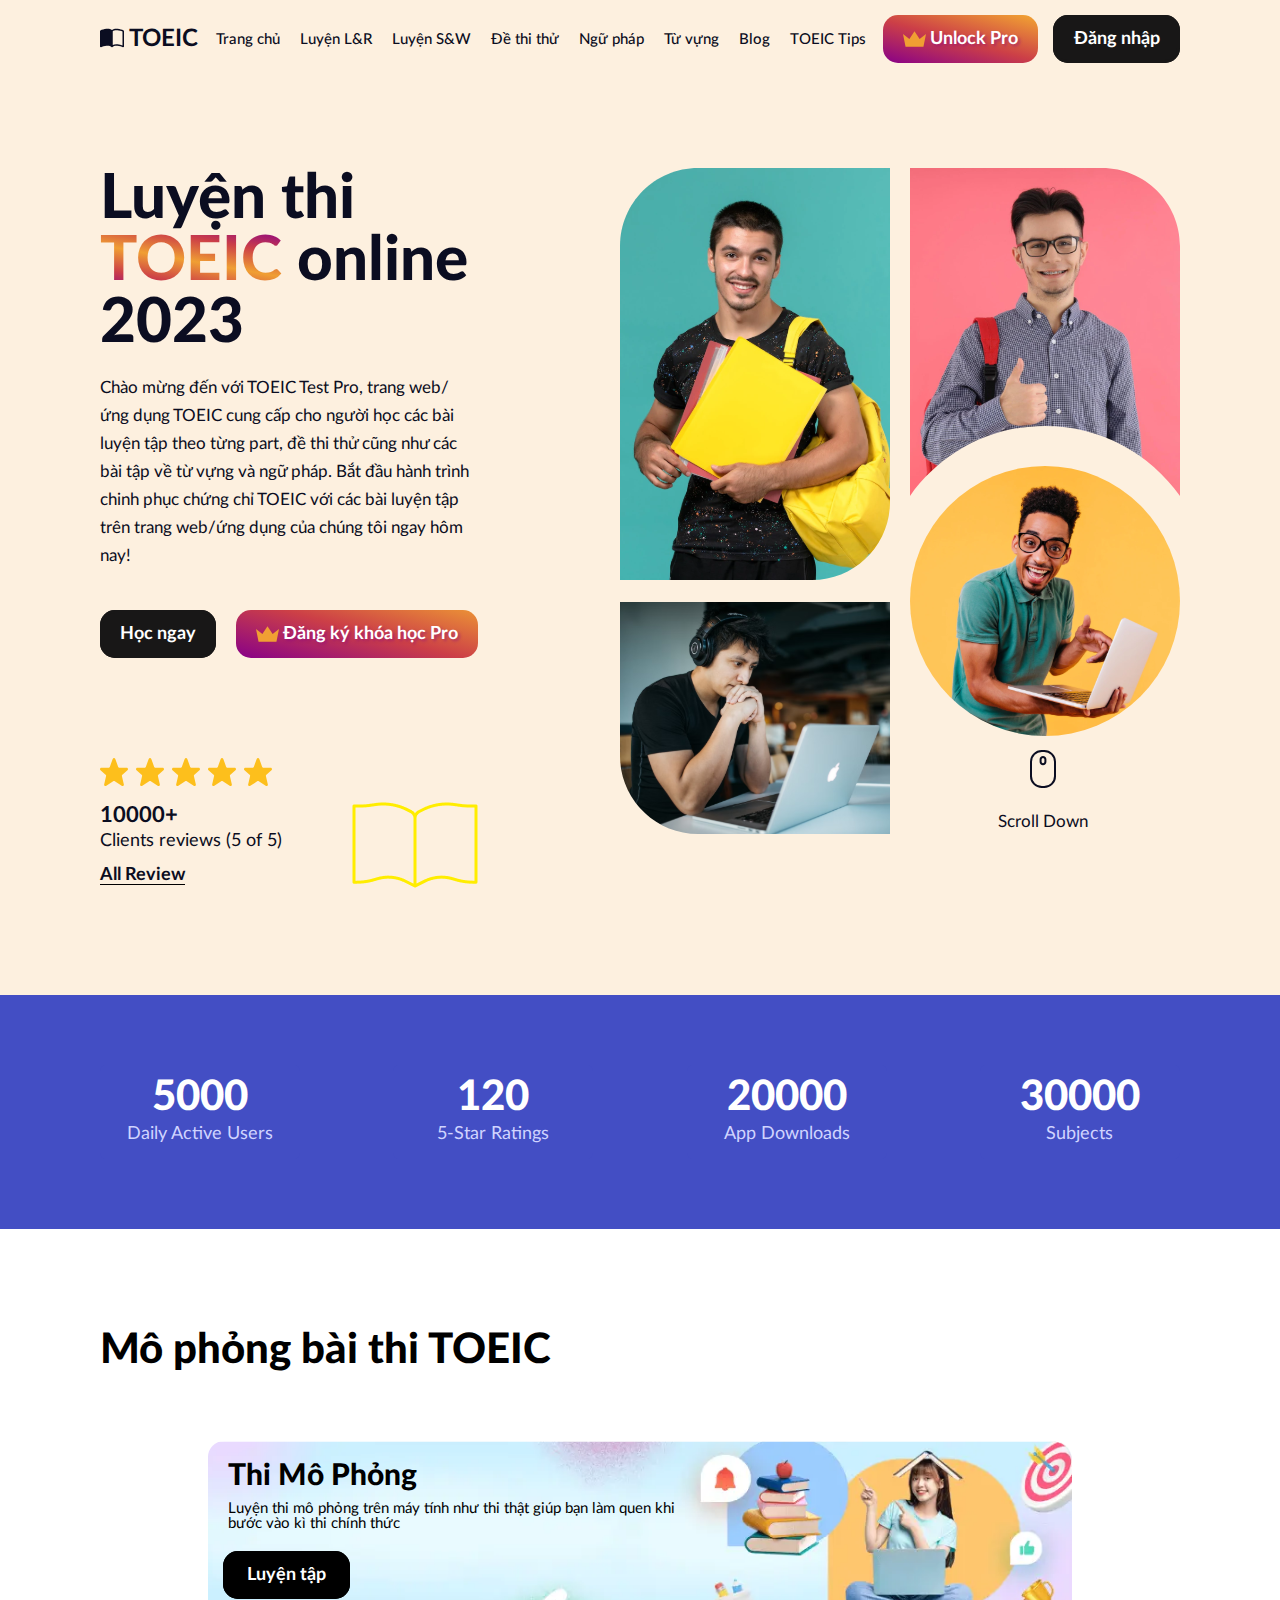
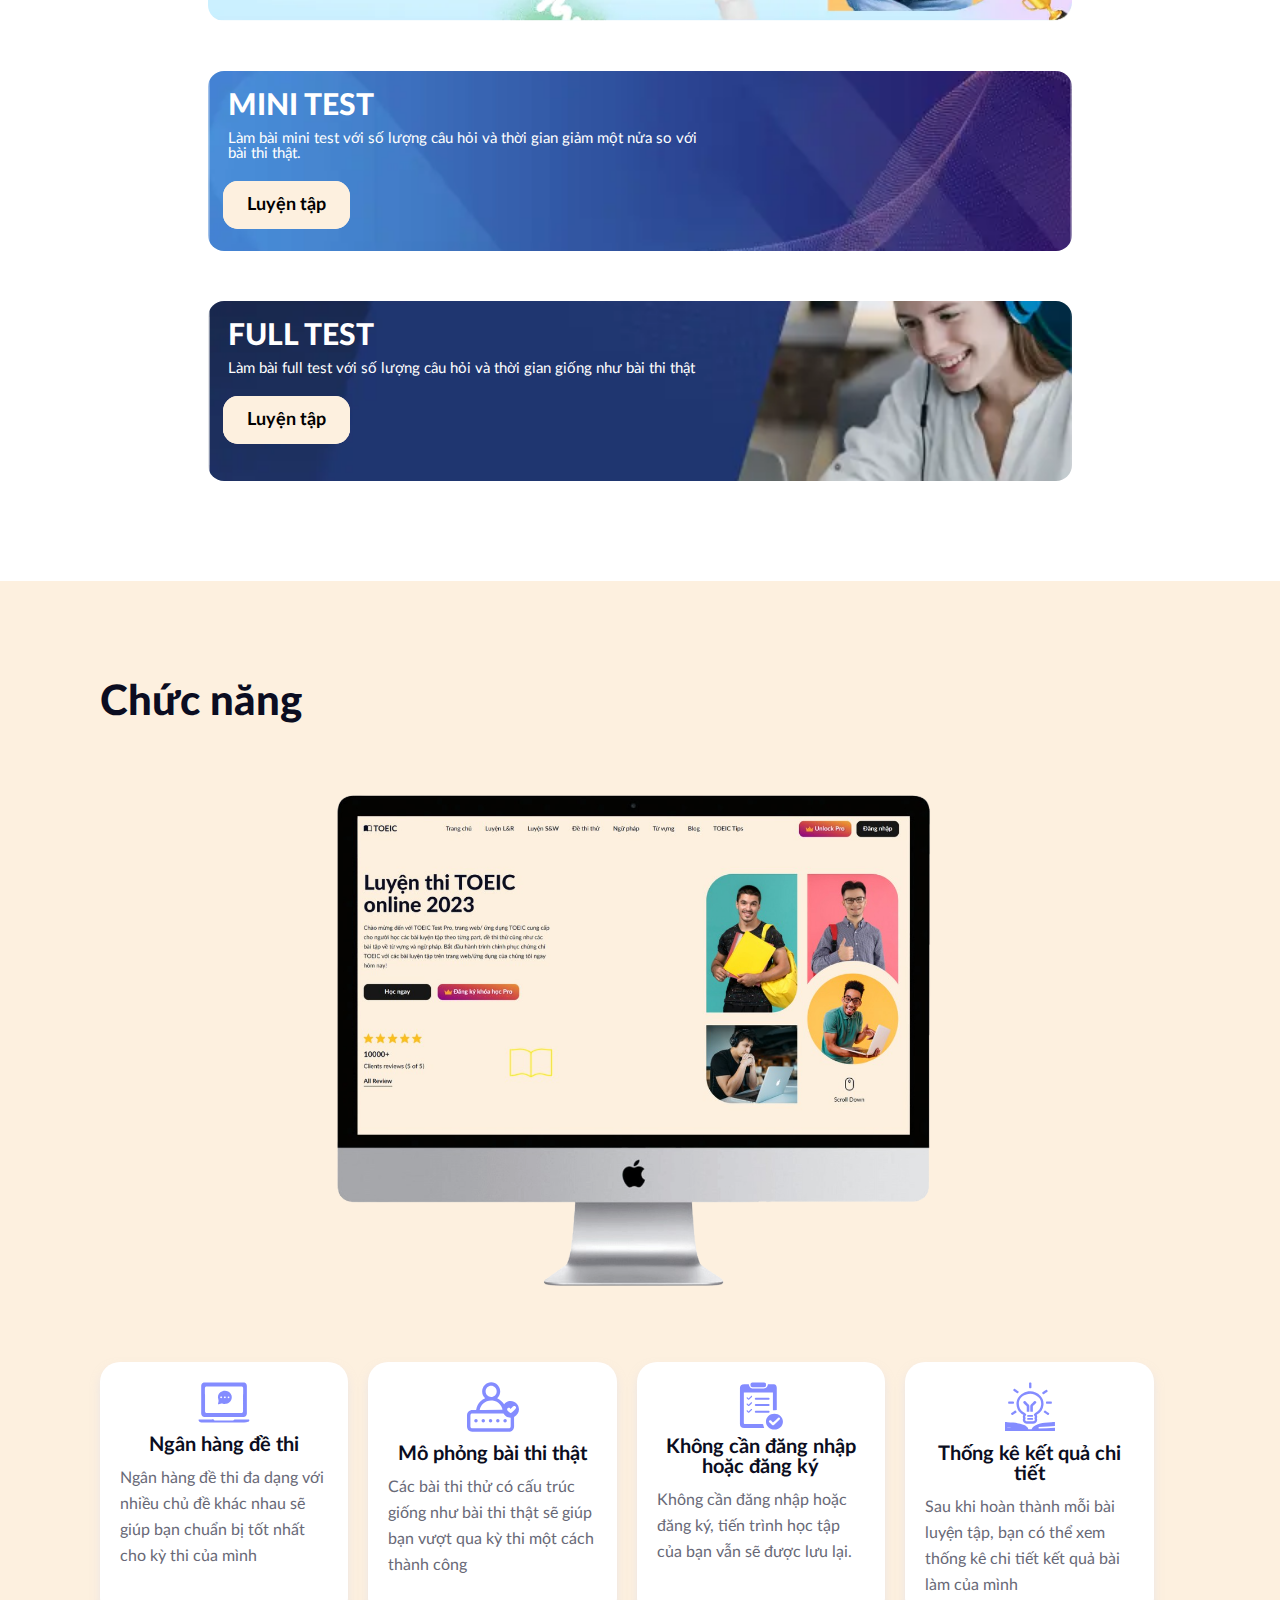
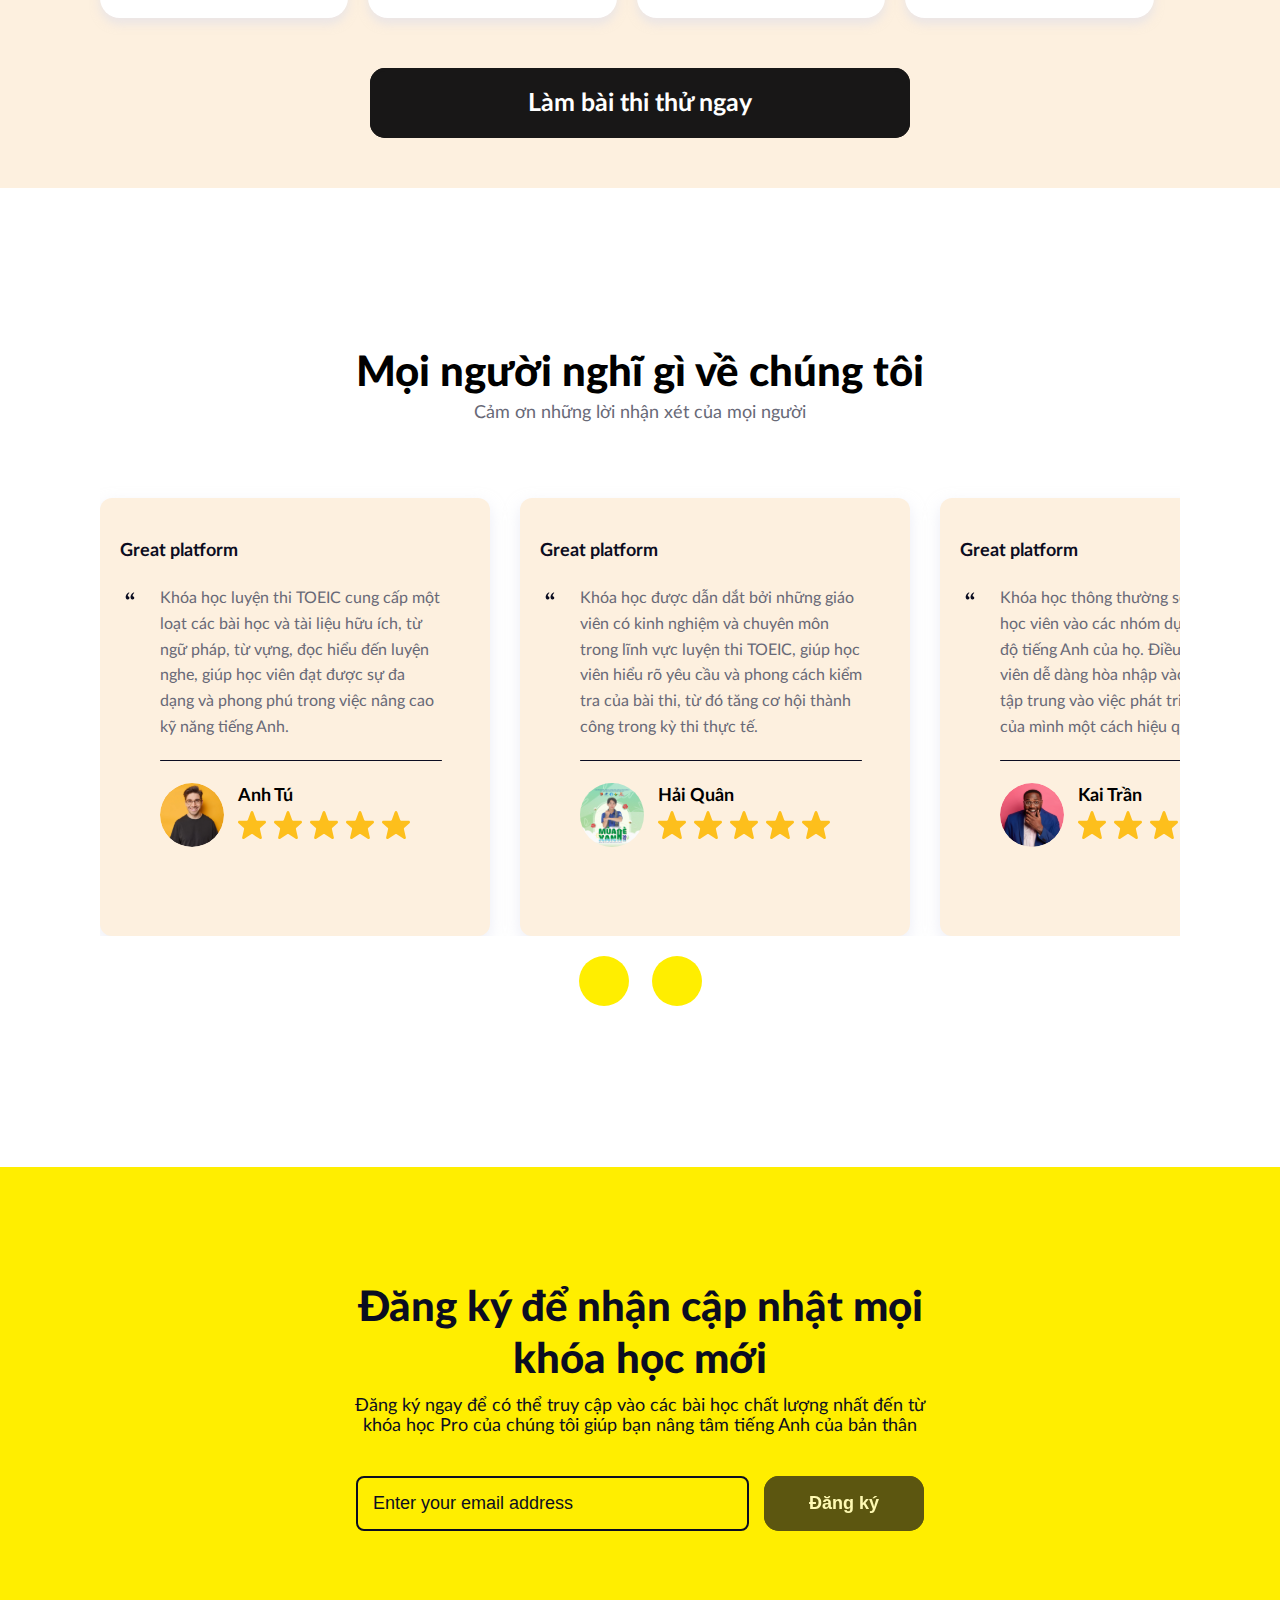
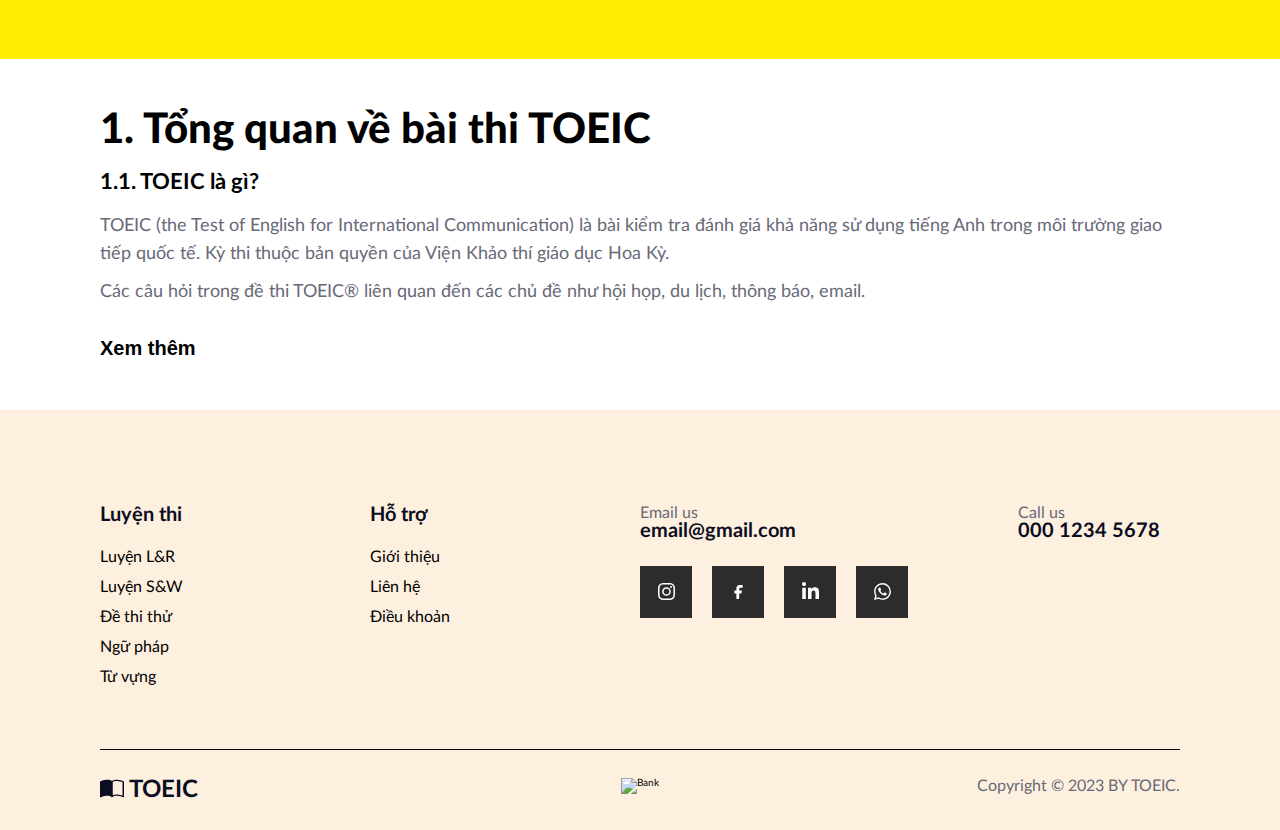
==== commit ba9aafe5: "First commit" ====
--- a/index.html
+++ b/index.html
@@ -6,7 +6,7 @@
     <!-- Favicon -->
     <link
       rel="shortcut icon"
-      href="./asssets/favicon/favicon.ico"
+      href="./assets/favicon/favicon.ico"
       type="image/x-icon"
     />
     <!-- Nhúng CDN Font Awesome -->
@@ -19,13 +19,13 @@
       referrerpolicy="no-referrer"
     />
     <!-- Font -->
-    <link rel="stylesheet" href="./asssets/font/stylesheet.css" />
+    <link rel="stylesheet" href="./assets/font/stylesheet.css" />
     <!-- Reset CSS -->
-    <link rel="stylesheet" href="./asssets/css/reset.css" />
+    <link rel="stylesheet" href="./assets/css/reset.css" />
     <!-- Style CSS  -->
-    <link rel="stylesheet" href="./asssets/css/style.css" />
+    <link rel="stylesheet" href="./assets/css/style.css" />
     <!-- Responsive -->
-    <link rel="stylesheet" href="./asssets/css/responsive.css" />
+    <link rel="stylesheet" href="./assets/css/responsive.css" />
     <title>Web luyện thi TOEIC</title>
   </head>
   <body>
@@ -110,7 +110,7 @@
           <!-- Logo -->
           <div class="Logo-nav">
             <a href="./index.html" class="Logo">
-              <img src="./asssets/img/Logo.svg" alt="Logo" class="lg" />
+              <img src="./assets/img/Logo.svg" alt="Logo" class="lg" />
               <p class="desc-Logo">TOEIC</p>
             </a>
           </div>
@@ -118,7 +118,7 @@
           <!-- Navigation pc-->
           <ul class="nav-items">
             <li>
-              <a href="./index.html" class="item">Trang&nbsp;chủ</a>
+              <a href="./php/index.html" class="item">Trang&nbsp;chủ</a>
             </li>
             <li>
               <a href="./php/Listen_Reading.php" class="item">Luyện&nbsp;L&R</a>
@@ -195,22 +195,22 @@
 
             <!-- Đánh giá -->
             <div class="access">
-              <img src="./asssets/img/5Stars.svg" alt="Stars" />
+              <img src="./assets/img/5Stars.svg" alt="Stars" />
               <h2 class="number-review">10000+</h2>
               <p class="result-review">Clients reviews (5 of 5)</p>
               <h5 class="desc-review">All Review</h5>
-              <img src="./asssets/img/Book.png" alt="Book" class="book" />
+              <img src="./assets/img/Book.png" alt="Book" class="book" />
             </div>
           </div>
 
           <div class="photo">
             <div class="row-1">
               <div class="photo1">
-                <img src="./asssets/img/Photo1.svg" alt="Photo1" />
+                <img src="./assets/img/Photo1.svg" alt="Photo1" />
               </div>
               <div class="photo2">
                 <img
-                  src="./asssets/img/Photo2.svg"
+                  src="./assets/img/Photo2.svg"
                   alt="Photo2"
                   class="photo2"
                 />
@@ -220,20 +220,20 @@
             <div class="row-2">
               <div class="photo3">
                 <img
-                  src="./asssets/img/Photo3.svg"
+                  src="./assets/img/Photo3.svg"
                   alt="Photo3"
                   class="photo3"
                 />
               </div>
               <div class="photo4">
                 <img
-                  src="./asssets/img/Photo4.svg"
+                  src="./assets/img/Photo4.svg"
                   alt="Photo4"
                   class="photo4"
                 />
               </div>
               <div class="scoll-down">
-                <img src="./asssets/img/Mouse.svg" alt="Mouse" class="mouse" />
+                <img src="./assets/img/Mouse.svg" alt="Mouse" class="mouse" />
                 <p class="desc">Scroll Down</p>
               </div>
             </div>
@@ -277,7 +277,7 @@
           <h2 class="title">Mô phỏng bài thi TOEIC</h2>
           <div class="test-item">
             <div class="img">
-              <img src="./asssets/img/pc_test.webp" alt="" class="img-test" />
+              <img src="./assets/img/pc_test.webp" alt="" class="img-test" />
             </div>
 
             <div class="info">
@@ -297,7 +297,7 @@
 
           <div class="test-item">
             <div class="img">
-              <img src="./asssets/img/mini-test.webp" alt="" class="img-test" />
+              <img src="./assets/img/mini-test.webp" alt="" class="img-test" />
             </div>
 
             <div class="info">
@@ -317,7 +317,7 @@
 
           <div class="test-item">
             <div class="img">
-              <img src="./asssets/img/full-test.webp" alt="" class="img-test" />
+              <img src="./assets/img/full-test.webp" alt="" class="img-test" />
             </div>
 
             <div class="info">
@@ -344,12 +344,12 @@
 
           <div class="group-info">
             <div class="photo-left">
-              <img src="./asssets/img/iMac_web.png" alt="web" class="web" />
+              <img src="./assets/img/iMac_web.png" alt="web" class="web" />
             </div>
             <div class="parent-info">
               <div class="info">
                 <div class="icon">
-                  <img src="./asssets/img/func_web-1.svg" alt="" class="icon" />
+                  <img src="./assets/img/func_web-1.svg" alt="" class="icon" />
                 </div>
                 <h2 class="title">Ngân hàng đề thi</h2>
                 <p class="desc">
@@ -359,7 +359,7 @@
               </div>
               <div class="info">
                 <div class="icon">
-                  <img src="./asssets/img/func_web-2.svg" alt="" class="icon" />
+                  <img src="./assets/img/func_web-2.svg" alt="" class="icon" />
                 </div>
                 <h2 class="title">Mô phỏng bài thi thật</h2>
                 <p class="desc">
@@ -369,7 +369,7 @@
               </div>
               <div class="info">
                 <div class="icon">
-                  <img src="./asssets/img/func_web-3.svg" alt="" />
+                  <img src="./assets/img/func_web-3.svg" alt="" />
                 </div>
                 <h2 class="title">Không cần đăng nhập hoặc đăng ký</h2>
                 <p class="desc">
@@ -379,7 +379,7 @@
               </div>
               <div class="info">
                 <div class="icon">
-                  <img src="./asssets/img/func_web-4.svg" alt="" class="icon" />
+                  <img src="./assets/img/func_web-4.svg" alt="" class="icon" />
                 </div>
                 <h2 class="title">Thống kê kết quả chi tiết</h2>
                 <p class="desc">
@@ -455,8 +455,8 @@
               </button>
             </form>
 
-            <img src="./asssets/img/Book.svg" alt="Book" class="sub-book1" />
-            <img src="./asssets/img/Book.svg" alt="Book" class="sub-book2" />
+            <img src="./assets/img/Book.svg" alt="Book" class="sub-book1" />
+            <img src="./assets/img/Book.svg" alt="Book" class="sub-book2" />
           </div>
         </div>
       </div>
@@ -711,14 +711,14 @@
           <!-- Logo -->
           <div class="footer-Logo">
             <a href="./index.html" class="Logo">
-              <img src="./asssets/img/Logo.svg" alt="Logo" class="lg" />
+              <img src="./assets/img/Logo.svg" alt="Logo" class="lg" />
               <p class="desc-Logo">TOEIC</p>
             </a>
           </div>
 
           <!-- Bank -->
           <div class="footer-bank">
-            <img src="./asssets/img/Bank.svg" alt="Bank" class="bank" />
+            <img src="./assets/img/Bank.svg" alt="Bank" class="bank" />
           </div>
 
           <div class="footer-copyright">
@@ -735,8 +735,8 @@
     </a>
 
     <!-- Nhúng Javascript -->
-    <script src="./asssets/js/index.js"></script>
-    <script src="./asssets/js/go-top.js"></script>
-    <script src="./asssets/js/if_log.js"></script>
+    <script src="./assets/js/index.js"></script>
+    <script src="./assets/js/go-top.js"></script>
+    <script src="./assets/js/if_log.js"></script>
   </body>
 </html>
--- a/assets/font/stylesheet.css
+++ b/assets/font/stylesheet.css
@@ -0,0 +1,90 @@
+@font-face {
+    font-family: 'Lato';
+    src: url('Lato/Lato-Bold.woff2') format('woff2'),
+        url('Lato/Lato-Bold.woff') format('woff');
+    font-weight: bold;
+    font-style: normal;
+    font-display: swap;
+}
+
+@font-face {
+    font-family: 'Lato Hairline';
+    src: url('Lato/Lato-Hairline.woff2') format('woff2'),
+        url('Lato/Lato-Hairline.woff') format('woff');
+    font-weight: normal;
+    font-style: normal;
+    font-display: swap;
+}
+
+@font-face {
+    font-family: 'Lato';
+    src: url('Lato/Lato-Black.woff2') format('woff2'),
+        url('Lato/Lato-Black.woff') format('woff');
+    font-weight: 900;
+    font-style: normal;
+    font-display: swap;
+}
+
+@font-face {
+    font-family: 'Lato';
+    src: url('Lato/Lato-Heavy.woff2') format('woff2'),
+        url('Lato/Lato-Heavy.woff') format('woff');
+    font-weight: 900;
+    font-style: normal;
+    font-display: swap;
+}
+
+@font-face {
+    font-family: 'Lato';
+    src: url('Lato/Lato-Italic.woff2') format('woff2'),
+        url('Lato/Lato-Italic.woff') format('woff');
+    font-weight: normal;
+    font-style: italic;
+    font-display: swap;
+}
+
+@font-face {
+    font-family: 'Lato';
+    src: url('Lato/Lato-Light.woff2') format('woff2'),
+        url('Lato/Lato-Light.woff') format('woff');
+    font-weight: 300;
+    font-style: normal;
+    font-display: swap;
+}
+
+@font-face {
+    font-family: 'Lato';
+    src: url('Lato/Lato-Regular.woff2') format('woff2'),
+        url('Lato/Lato-Regular.woff') format('woff');
+    font-weight: normal;
+    font-style: normal;
+    font-display: swap;
+}
+
+@font-face {
+    font-family: 'Lato';
+    src: url('Lato/Lato-Medium.woff2') format('woff2'),
+        url('Lato/Lato-Medium.woff') format('woff');
+    font-weight: 500;
+    font-style: normal;
+    font-display: swap;
+}
+
+@font-face {
+    font-family: 'Lato';
+    src: url('Lato/Lato-Semibold.woff2') format('woff2'),
+        url('Lato/Lato-Semibold.woff') format('woff');
+    font-weight: 600;
+    font-style: normal;
+    font-display: swap;
+}
+
+@font-face {
+    font-family: 'Lato';
+    src: url('Lato/Lato-Thin.woff2') format('woff2'),
+        url('Lato/Lato-Thin.woff') format('woff');
+    font-weight: 100;
+    font-style: normal;
+    font-display: swap;
+}
+
--- a/assets/css/style.css
+++ b/assets/css/style.css
@@ -0,0 +1,1039 @@
+* {
+    box-sizing: border-box;
+}
+
+html {
+    font-size: 62.5%;
+    scroll-behavior: smooth;
+}
+
+body {
+    font-family: "Lato", sans-serif;
+}
+
+:root {
+    --font-color: #0b0d21;
+}
+
+/* ===== Common ===== */
+.content {
+    width: 1440px;
+    max-width: 100%;
+    margin-left: auto;
+    margin-right: auto;
+    padding: 0px 100px;
+}
+
+a {
+    text-decoration: none;
+}
+
+.Logo {
+    color: var(--font-color);
+    font-size: 2.4rem;
+    font-weight: 700;
+    border: none;
+    display: flex;
+}
+
+.Logo .lg {
+    margin-bottom: 2.5px;
+}
+
+.Logo .desc-Logo {
+    margin-left: 5px;
+}
+
+.btn {
+    padding: 15px 20px;
+    color: #fff;
+    font-size: 1.8rem;
+    font-weight: 700;
+    border-radius: 15px;
+}
+
+.pro {
+    display: flex;
+    cursor: pointer;
+    gap: 0.4rem;
+    text-shadow: 2px 2px 3px rgb(136 0 136 / 50%);
+    background: linear-gradient(
+            15deg,
+            #880088,
+            #aa2068,
+            #cc3f47,
+            #de6f3d,
+            #f09f33,
+            #de6f3d,
+            #cc3f47,
+            #aa2068,
+            #880088
+        )
+        no-repeat;
+    background-size: 300%;
+    border: none;
+    background-position: left center;
+    transition: background 0.3s ease;
+}
+
+.pro:hover {
+    background-size: 320%;
+    background-position: right center;
+}
+
+.pro:hover svg {
+    fill: #fff;
+}
+
+.pro svg {
+    width: 23px;
+    fill: #f09f33;
+    transition: 0.3s ease;
+}
+
+.center {
+    display: flex;
+    justify-content: center;
+    align-items: center;
+}
+/* ================ Header ================ */
+.header {
+    background-color: #fdf0df;
+    position: sticky;
+    top: -10px;
+    z-index: 2;
+}
+
+.navbar {
+    display: flex;
+    align-items: center;
+    justify-content: space-between;
+    padding: 15px 0px 10px 0px;
+}
+
+.navbar .nav-items {
+    display: flex;
+}
+
+.navbar .nav-items .item {
+    color: var(--font-color);
+    font-size: 1.5rem;
+    font-weight: 500;
+    border-radius: 7px;
+    padding: 10px 10px;
+    transition: all 500ms;
+    justify-content: space-evenly;
+}
+
+.navbar .nav-items .item:hover {
+    background: #ffee00;
+}
+
+.navbar .actions {
+    display: flex;
+}
+
+.log {
+    width: 127px;
+    margin-left: 15px;
+    display: flex;
+    justify-content: center;
+    align-items: center;
+    gap: 15px;
+    background-color: #181717;
+    outline: 3px #181717 solid;
+    outline-offset: -3px;
+    border: none;
+    cursor: pointer;
+    transition: 400ms;
+}
+
+.log:hover {
+    background-color: transparent;
+}
+
+.log:hover .text {
+    color: #181717;
+}
+
+/* =============== main =============== */
+/* ====== head ====== */
+/* Nội dung */
+.head {
+    background: #fdf0df;
+    position: relative;
+    padding: 95px 0px 110px 0px;
+}
+
+.highlight {
+    color: transparent;
+    background-color: #45cde9;
+    background-image: linear-gradient(
+        10deg,
+        #880088,
+        #aa2068,
+        #cc3f47,
+        #de6f3d,
+        #f09f33,
+        #de6f3d,
+        #cc3f47,
+        #aa2068,
+        #880088
+    );
+    background-clip: text;
+    -webkit-background-clip: text;
+}
+
+.head .title {
+    color: var(--font-color);
+    font-size: 6.2rem;
+    font-weight: 900;
+}
+
+.head .content {
+    display: flex;
+    justify-content: space-between;
+}
+
+.head .info {
+    width: 35%;
+}
+
+.head .desc {
+    margin-top: 20px;
+    color: var(--font-color);
+    font-size: 1.7rem;
+    font-weight: 400;
+    line-height: 2.8rem;
+}
+
+.head .head-actions {
+    display: flex;
+}
+
+.head .hoc-ngay {
+    width: 200px;
+}
+
+.head .head-btn {
+    margin: 40px 20px 0px 0px;
+}
+
+/* Access (Đánh giá) */
+.access {
+    margin-top: 100px;
+    position: relative;
+}
+
+.access .number-review {
+    margin-top: 16px;
+    color: var(--font-color);
+    font-size: 2.2rem;
+    font-weight: 700;
+}
+
+.access .result-review {
+    margin-top: 6px;
+    color: var(--font-color);
+    font-size: 1.8rem;
+    font-weight: 400;
+}
+
+.access .desc-review {
+    width: 85px;
+    margin-top: 16px;
+    color: var(--font-color);
+    font-size: 1.8rem;
+    font-style: normal;
+    font-weight: 700;
+    border-bottom: 1.5px solid #000;
+}
+
+.access .book {
+    position: absolute;
+    right: 0;
+    top: 44px;
+    filter: brightness(0) saturate(100%) invert(91%) sepia(21%) saturate(3987%)
+        hue-rotate(0deg) brightness(105%) contrast(107%);
+}
+
+/* Photo (Hình ảnh) */
+.photo .row-1 {
+    display: flex;
+}
+
+.photo .row-2 {
+    position: relative;
+}
+
+.photo .row-2 {
+    display: flex;
+    margin: 20px 0px 0px 0px;
+}
+
+.photo .row-1 .photo1 {
+    margin-right: 20px;
+}
+
+.photo .row-2 .photo4 {
+    position: absolute;
+    right: 0;
+    bottom: 50px;
+}
+
+.photo .row-2 .scoll-down {
+    display: flex;
+    flex-direction: column;
+    align-items: center;
+    position: absolute;
+    justify-content: center;
+    right: 92.5px;
+    bottom: 0;
+}
+
+/* Go to top */
+
+/* ====== Why Choose Us ====== */
+.why_choose {
+    background-color: #434ec4;
+    padding: 70px 0px;
+}
+
+.why_choose .infos {
+    display: flex;
+    justify-content: space-between;
+    align-items: center;
+}
+
+.why_choose .info {
+    position: relative;
+    border-radius: 6px;
+    width: 200px;
+    padding: 10px;
+    background-color: #434ec4;
+}
+
+.why_choose .info .num {
+    color: #fff;
+    text-align: center;
+    font-size: 4.2rem;
+    font-weight: 800;
+    line-height: 109.524%;
+}
+
+.why_choose .info .desc {
+    color: #d0d4ff;
+    text-align: center;
+    font-size: 1.8rem;
+    font-weight: 400;
+    line-height: 155.556%;
+}
+
+/* ====== Test TOEIC ====== */
+.test {
+    padding: 100px 0px 100px 0px;
+}
+
+.test .title {
+    color: var(--color);
+    font-size: 4.2rem;
+    font-weight: 800;
+    margin-bottom: 70px;
+}
+
+.test-item {
+    margin: 0 auto;
+    position: relative;
+    width: 80%;
+    height: 180px;
+    overflow: hidden;
+    border-radius: 16px;
+}
+
+.test-item:not(:first-of-type) {
+    margin-top: 50px;
+}
+
+.test-item .img-test {
+    z-index: -1;
+    position: absolute;
+    inset: 0px;
+    min-width: 100%;
+    max-width: 100%;
+    min-height: 100%;
+    max-height: 100%;
+    object-fit: cover;
+    object-position: right center;
+}
+
+.test-item .info {
+    z-index: 1;
+    padding: 20px;
+    width: 60%;
+}
+
+.test-item .info .title-item {
+    color: #fff;
+    font-size: 3rem;
+    font-weight: 900;
+}
+
+.title + .test-item .info .title-item {
+    color: #000;
+}
+
+.test-item .info .desc {
+    margin-top: 10px;
+    font-size: 1.5rem;
+    color: #fff;
+    overflow: hidden;
+    display: -webkit-box;
+    -webkit-box-orient: vertical;
+    -webkit-line-clamp: 3;
+}
+
+.title + .test-item .info .desc {
+    color: #000;
+}
+
+.test-item .to-test-btn {
+    display: flex;
+    justify-content: flex-start;
+}
+
+.test-item .to-test-btn .text {
+    color: #000;
+}
+
+.title + .test-item .to-test-btn .text {
+    color: #fff;
+}
+
+.test-item .to-test-btn .log {
+    background-color: #fdf0df;
+    outline: 3px #fdf0df solid;
+}
+
+.title + .test-item .to-test-btn .log {
+    background-color: #000;
+    outline: 3px #000f solid;
+}
+
+.test-item .to-test-btn .log:hover {
+    background-color: transparent;
+}
+
+.test-item .to-test-btn .log:hover .text {
+    color: #fff;
+}
+
+.title + .test-item .to-test-btn .log:hover .text {
+    color: #000;
+}
+
+/* ====== Function Web ====== */
+.function_web {
+    background-color: #fdf0df;
+    padding: 50px 0px;
+    flex-wrap: wrap;
+}
+
+.function_web .heading {
+    margin-top: 50px;
+    color: var(--font-color);
+    font-size: 4.2rem;
+    font-weight: 800;
+}
+
+.function_web .web {
+    width: 900px;
+    object-fit: cover;
+    position: absolute;
+    left: -60px;
+}
+
+.photo-left {
+    width: 50%;
+}
+
+.function_web .group-info {
+    display: flex;
+}
+
+.function_web .parent-info {
+    width: 60%;
+    display: flex;
+    flex-wrap: wrap;
+}
+
+.function_web .group-info .info {
+    padding: 20px;
+    background-color: #fff;
+    border-radius: 20px;
+    width: 46%;
+    /* aspect-ratio: 5 / 4; Lấy tỉ lệ width / height là 5/4 -> Height là 240 */
+    box-shadow: 0 6px 10px rgba(218, 220, 237, 0.5);
+    margin: 30px 20px 0px 0px;
+    transition: 1s ease;
+}
+
+.function_web .group-info .info:hover {
+    transform: translateY(-20px);
+}
+
+.function_web .group-info .info .icon {
+    text-align: center;
+    filter: brightness(0) saturate(100%) invert(53%) sepia(64%) saturate(1620%)
+        hue-rotate(208deg) brightness(100%) contrast(102%);
+    margin-bottom: 5px;
+}
+
+.function_web .group-info .info .title {
+    color: var(--font-color);
+    text-align: center;
+    font-size: 2rem;
+    font-weight: 700;
+    line-height: 2rem;
+    margin-bottom: 10px;
+}
+
+.function_web .group-info .info .desc {
+    color: #686977;
+    font-size: 1.6rem;
+    font-weight: 400;
+    line-height: 2.6rem;
+}
+
+.function_web .func-btn {
+    margin: 50px auto 0px;
+    width: 50%;
+    height: 70px;
+    border-radius: 15px;
+}
+
+.function_web .func-btn .text {
+    font-size: 2.5rem;
+}
+
+/* ====== Comments ====== */
+.comments {
+    padding: 160px 0px;
+}
+
+.comments .comments_title {
+    text-align: center;
+}
+
+.comments .comments_title .title {
+    color: var(--color);
+    font-size: 4.2rem;
+    font-weight: 800;
+    line-height: 123.81%;
+}
+
+.comments .comments_title .desc {
+    color: #686977;
+    font-size: 1.8rem;
+    font-weight: 400;
+    line-height: 155.556%;
+}
+
+.comments #form-List {
+    width: 100vw;
+    max-width: 100%;
+    overflow: auto;
+    scroll-behavior: smooth;
+    scroll-snap-type: both;
+}
+
+.comments #form-List::-webkit-scrollbar {
+    display: none;
+}
+
+.comments #list {
+    display: flex;
+    width: max-content;
+}
+
+.comments #list .comment {
+    margin-top: 70px;
+    width: 390px;
+    aspect-ratio: 185/208;
+    background-color: #fdf0df;
+    border-radius: 12px;
+    scroll-snap-align: start;
+    box-shadow: 0 6px 15px rgba(218, 220, 237, 0.5);
+}
+
+.comments #list .comment:not(:first-child) {
+    margin-left: 30px;
+}
+
+.comments #list .comment .cmts {
+    padding: 40px 20px;
+}
+
+.comments #list .comment .heading {
+    color: #0b0d21;
+    font-size: 1.8rem;
+    font-weight: 700;
+    line-height: 155.556%;
+}
+
+.comments #list .comment .observe {
+    display: flex;
+    margin-top: 20px;
+}
+
+.comments #list .comment .open {
+    width: 20px;
+    margin-bottom: auto;
+}
+
+.comments #list .comment .info {
+    margin-left: 20px;
+}
+
+.comments #list .comment .obs {
+    text-align: left;
+    width: 282px;
+    color: #686977;
+    font-size: 1.6rem;
+    font-weight: 400;
+    line-height: 162.5%;
+    position: relative;
+}
+
+.comments #list .comment .obs::after {
+    content: "";
+    width: 282px;
+    height: 1px;
+    background-color: #0b0d21;
+    position: absolute;
+    bottom: -20px;
+    border-radius: 999px;
+    right: 0;
+}
+
+.comments #list .avatar {
+    margin-top: 42px;
+    display: flex;
+}
+
+.comments #list .avatar .avt {
+    width: 64px;
+    aspect-ratio: 1 / 1;
+    border-radius: 64px;
+}
+
+.comments #list .avatar .name-stars {
+    margin-left: 14px;
+}
+
+.comments #list .name-stars .name {
+    color: var(--color);
+    font-size: 1.8rem;
+    font-weight: 700;
+    line-height: 155.556%;
+}
+
+.comments .direction {
+    margin-top: 20px;
+    text-align: center;
+}
+
+.comments .direction .button {
+    border: none;
+    width: 50px;
+    aspect-ratio: 1 / 1;
+    border-radius: 50%;
+    background-color: #fe0;
+    transition: 0.5s;
+    margin: 0 10px;
+}
+
+.comments .direction .button:hover {
+    opacity: 0.6;
+}
+
+/* ====== Subcribe ====== */
+.subcribe {
+    background-color: #ffee00;
+    padding: 115px 0px 100px;
+}
+
+.subcribe .info {
+    position: relative;
+}
+
+.subcribe .heading-sub {
+    margin-left: auto;
+    margin-right: auto;
+    width: 570px;
+    color: var(--font-color);
+    text-align: center;
+    font-size: 4.2rem;
+    font-weight: 800;
+    line-height: 5.2rem;
+}
+
+.subcribe .desc-sub {
+    color: var(--font-color);
+    text-align: center;
+    font-size: 1.8rem;
+    font-weight: 400;
+    line-height: 2rem;
+    width: 570px;
+    margin: 10px auto;
+}
+
+.subcribe .form-group {
+    margin: 40px auto 0px;
+    width: 570px;
+    display: flex;
+    justify-content: center;
+    align-items: center;
+}
+
+.subcribe .form-group .email-input {
+    color: var(--font-color);
+    background-color: transparent;
+    outline: none;
+    border: none;
+    border: 2px solid var(--font-color);
+    width: 393px;
+    border-radius: 8px;
+    padding: 15px 0px 15px 15px;
+    font-size: 1.8rem;
+    font-weight: 400;
+}
+
+.subcribe .form-group .email-input::placeholder {
+    color: var(--font-color);
+    font-size: 1.8rem;
+    font-weight: 400;
+}
+
+.subcribe .form-error {
+    color: red;
+    font-size: 1.8rem;
+    font-weight: 400;
+    line-height: 2.8rem;
+    visibility: hidden;
+}
+
+.subcribe .form-group:has(:invalid:not(:placeholder-shown)) .form-error {
+    visibility: visible;
+}
+
+.subcribe .form-group .sub-btn {
+    width: 160px;
+    aspect-ratio: 32/11;
+    margin-bottom: auto;
+}
+
+.subcribe .form-group:has(:invalid) .sub-btn {
+    opacity: 0.7;
+    pointer-events: none;
+}
+
+.subcribe .sub-book1 {
+    position: absolute;
+    left: calc((100vw - 1600px) / 2 - 50px);
+    top: 50px;
+}
+
+.subcribe .sub-book2 {
+    position: absolute;
+    transform: rotate(90deg);
+    right: calc((100vw - 1600px) / 2 - 50px);
+    top: 25px;
+}
+
+/* More information */
+.more-inf {
+    padding: 50px 0px;
+}
+
+.more-inf .title {
+    color: var(--color);
+    font-size: 4.2rem;
+    font-weight: 800;
+}
+
+.more-inf .mini-title {
+    margin-top: 20px;
+    color: var(--color);
+    font-size: 2.2rem;
+    font-weight: 700;
+}
+
+.more-inf .mini-title + .desc {
+    margin-top: 20px;
+}
+
+.more-inf .desc {
+    margin-top: 10px;
+    color: #686977;
+    font-size: 1.8rem;
+    font-weight: 400;
+    line-height: 155.556%;
+}
+
+.more-inf .continute {
+    margin-top: 30px;
+    padding: 0px;
+    border: none;
+    outline: none;
+    background-color: transparent;
+    cursor: pointer;
+    color: var(--color);
+    font-size: 2rem;
+    font-weight: 600;
+}
+
+.more-inf .continute:hover {
+    text-decoration: underline;
+}
+
+.more-inf .none {
+    display: none;
+}
+
+.table {
+    width: 100%;
+}
+
+.table,
+.table td,
+.table th {
+    border: 1px solid #686977;
+    padding: 10px;
+}
+
+.table .title-tb {
+    font-weight: 800;
+}
+
+.merge {
+    text-align: center;
+    vertical-align: middle;
+}
+
+.text-center {
+    text-align: center;
+}
+/* =============== footer =============== */
+.footer {
+    background-color: #fdf0df;
+    padding: 95px 0px 0px 0px;
+}
+
+.footer .row {
+    display: flex;
+}
+
+.footer .heading {
+    color: var(--font-color);
+    font-size: 2rem;
+    font-weight: 700;
+    margin-bottom: 24px;
+}
+
+.footer .item {
+    padding-bottom: 14px;
+}
+
+.list .item a {
+    font-size: 1.6rem !important;
+    color: #000 !important;
+    text-decoration: none;
+}
+
+.footer .row .email-call {
+    color: #686977;
+    font-size: 1.6rem;
+    font-weight: 400;
+}
+
+.row .column-1 {
+    width: 25%;
+}
+
+.row .column-2 {
+    width: 25%;
+}
+
+.row .column-3 {
+    width: 35%;
+}
+
+.row .column-4 {
+    width: 15%;
+}
+
+.footer-Logo {
+    width: 33.33%;
+    display: inline-flex;
+}
+
+.footer-bank {
+    width: 33.33%;
+    text-align: center;
+}
+
+.footer-copyright {
+    width: 33.33%;
+    text-align: right;
+}
+.footer .row-top {
+    display: flex;
+    flex-wrap: wrap;
+}
+
+.footer .email-call .mail-call {
+    color: var(--font-color);
+    font-size: 2rem;
+    font-style: normal;
+    font-weight: 700;
+}
+
+.footer .social-media .card {
+    display: flex;
+    align-items: center;
+    justify-content: left;
+    padding: 25px 25px 25px 0px;
+    gap: 20px;
+}
+
+/* for all social containers*/
+.footer .social-media .socialContainer {
+    width: 52px;
+    aspect-ratio: 1 /1;
+    background-color: rgb(44, 44, 44);
+    display: flex;
+    align-items: center;
+    justify-content: center;
+    overflow: hidden;
+    transition-duration: 0.3s;
+}
+
+/* instagram*/
+.footer .social-media .containerOne:hover {
+    background-color: #d62976;
+    transition-duration: 0.3s;
+}
+
+/* facebook*/
+.footer .social-media .fb {
+    filter: brightness(0) saturate(100%) invert(100%) sepia(100%) saturate(0%)
+        hue-rotate(288deg) brightness(102%) contrast(102%);
+}
+
+.footer .social-media .containerTwo:hover {
+    background-color: #00acee;
+    transition-duration: 0.3s;
+}
+
+/* linkdin*/
+.footer .social-media .containerThree:hover {
+    background-color: #0072b1;
+    transition-duration: 0.3s;
+}
+
+/* Whatsapp*/
+.footer .social-media .containerFour:hover {
+    background-color: #128c7e;
+    transition-duration: 0.3s;
+}
+
+.footer .social-media .socialContainer:active {
+    transform: scale(0.9);
+    transition-duration: 0.3s;
+}
+
+.footer .social-media .socialSvg {
+    width: 17px;
+}
+
+.footer .social-media .socialSvg path {
+    fill: rgb(255, 255, 255);
+}
+
+.footer .social-media .socialContainer:hover .socialSvg {
+    animation: slide-in-top 0.3s both;
+}
+
+@keyframes slide-in-top {
+    0% {
+        transform: translateY(-50px);
+        opacity: 0;
+    }
+
+    100% {
+        transform: translateY(0);
+        opacity: 1;
+    }
+}
+
+.footer .row-bottom {
+    margin-top: 50px;
+    padding: 28px 0px;
+    border-top: 1px solid #000;
+    display: flex;
+    flex-wrap: wrap;
+}
+
+.footer .row-bottom .copy-right {
+    margin-left: auto;
+    color: #686977;
+    font-size: 1.6rem;
+    font-weight: 400;
+}
+
+/* =============== Go to top =============== */
+.btn-to-top {
+    opacity: 0;
+    position: fixed;
+    bottom: 50px;
+    right: 30px;
+    font-size: 1.5rem;
+    padding: 20px;
+    border: none;
+    outline: none;
+    border-radius: 50%;
+    cursor: pointer;
+    text-transform: uppercase;
+    background-color: rgb(14, 14, 26);
+    color: rgb(234, 234, 234);
+    font-weight: 700;
+    transition: 0.6s;
+    pointer-events: none;
+}
+
+.btn-to-top:active {
+    scale: 0.92;
+}
+
+.btn-to-top:hover {
+    background: rgb(2, 29, 78);
+    background: linear-gradient(
+        270deg,
+        #ddb4f6 0%,
+        #d4b7f7 10%,
+        #cbbaf7 20%,
+        #c2bdf8 30%,
+        #b9c0f9 40%,
+        #b1c4f9 50%,
+        #a8c7fa 60%,
+        #9fcafb 70%,
+        #96cdfb 80%,
+        #8dd0fc 90%
+    );
+    color: rgb(4, 4, 38);
+}
+
+.btn-to-top.active {
+    pointer-events: auto;
+    opacity: 1;
+}
--- a/assets/css/responsive.css
+++ b/assets/css/responsive.css
@@ -0,0 +1,724 @@
+/*Định dạng điện thoại*/
+.nav_bars-btn {
+    width: 48px;
+    padding: 12px;
+    color: black;
+    display: none;
+    align-items: center;
+}
+.nav_overlay {
+    position: fixed;
+    top: 0;
+    right: 0;
+    bottom: 0;
+    left: 0;
+    background-color: rgba(0, 0, 0, 0.3);
+    display: none;
+    animation: fakeIn linear 0.2s;
+}
+
+.nav-mobile {
+    position: fixed;
+    top: 0;
+    left: 0;
+    bottom: 0;
+    width: 310px;
+    max-width: 100%;
+    background-color: #fff;
+    z-index: 1;
+    transform: translateX(-100%);
+    opacity: 0;
+    transition: transform linear 0.2s, opacity linear 0.2s;
+}
+
+.nav-input {
+    display:none;
+}
+
+.nav-input:checked ~ .nav_overlay {
+    display: block;
+}
+
+.nav-input:checked ~ .nav-mobile {
+    transform: translateX(0%);
+    opacity: 1;
+}
+
+.nav-mobile-list {
+    width: 100%;
+    margin-top: 36px;
+    box-sizing: border-box;
+    text-align: left;
+    padding: 8px 16px;
+    line-height: 1.5;
+}
+
+.nav-mobile-close {
+    width: 16px;
+    position: absolute;
+    color: #666;
+    top: 1rem;
+    right: 1.5rem;
+}
+
+.item-nav-mobile {
+    text-decoration: none;
+    color: #181717;
+    display: block;
+    padding: 8px 0;
+    font-size: 1.8rem;
+}
+
+@keyframes fakeIn {
+    from {
+        opacity: 0;
+    }
+    to {
+        opacity: 1;
+    }
+}
+
+@media screen and (max-width: 1549px) {
+    /* main index */
+    .sub-book2 {
+        display: none;
+    }
+
+    .sub-book1 {
+        display: none;
+    }
+
+    /* prenium */
+
+}
+
+@media screen and (max-width: 1399px) {
+    /* main index function web*/
+    
+
+    .function_web .group-info {
+        display: block !important;
+    }
+
+    .function_web .web {
+        position: static !important;
+
+        width:100% !important;
+    }
+
+    .photo-left{
+        display:block;
+        width:100%;
+
+    }
+    .function_web .parent-info {
+        width: 100% !important;
+        display: flex;
+        flex-wrap: wrap;
+    }
+
+    .function_web .group-info .info {
+        width: 23% !important;
+        /* aspect-ratio: 5 / 4; Lấy tỉ lệ width / height là 5/4 -> Height là 240 */
+    }
+}
+
+@media screen and (max-width: 1279px) {
+    /* main contact */
+    .phr-gg-map {
+        display: none !important;
+    }
+}
+
+@media screen and (max-width: 1199px) {
+    /* main index function */
+
+    .function_web .parent-info {
+        flex-wrap: wrap !important;
+    }
+
+    .function_web .group-info .info {
+        width: 47% !important;
+    }
+}
+
+@media screen and (max-width: 1179px) {
+    /*header*/
+    .actions .pro.btn {
+        display: none;
+    }
+
+    .phara {
+        max-width: 1179px !important;
+    }
+
+    .head-actions{
+        flex-wrap: wrap;
+    }
+
+    .head .head-btn{
+        margin: 20px 10px 0px 0px !important;
+    }
+}
+
+@media screen and (max-width: 1112px) {
+    /* main index function */
+    .function_web .group-info .info {
+        width: 48% !important;
+    }
+    .function_web .parent-info {
+        flex-wrap: nowrap !important;
+    }
+}
+
+@media screen and (max-width: 1049px) {
+    .head .content {
+        justify-content: left !important;
+        display: flex;
+        flex-direction: column;
+    }
+
+    .head .info {
+        width: 100% !important;
+    }
+
+    .head {
+        padding: 40px 0px 110px 0px !important;
+    }
+
+    .photo {
+        margin-top: 50px !important;
+    }
+
+    .photo .row-2 .photo4 {
+        position: absolute;
+        left: 144px;
+        bottom: 50px;
+    }
+
+    .photo .row-2 .scoll-down {
+        position: absolute;
+        left: 380px !important;
+        right: auto !important;
+        bottom: 0;
+    }
+
+    /* Access (Đánh giá) */
+    .access {
+        margin-top: 40px !important;
+    }
+
+    /* blog */
+    .readmore{
+        margin-bottom: 15px;
+    }
+}
+
+@media screen and (max-width: 1039px) {
+    /*header*/
+    .actions .log.btn {
+        display: none;
+    }
+
+    .content.nav-content {
+        margin: 0 0 0 0;
+        padding: 0 !important;
+    }
+
+    .Logo-nav {
+        margin-left: 5%;
+    }
+    /* grammar */
+    .main-practice-list{
+        display:block !important;
+    }
+
+    .main-practice-list-view{
+        width:100% !important;
+        max-width: 100% !important;
+    }
+
+    .hinhqc{
+        display:none;
+    }
+
+    .grammar-right{
+        width:100% !important;
+        max-width: 100% !important;
+    }
+    /* main term */
+    .phara {
+        margin: 0 !important;
+    }
+
+    /*footer*/
+    .row.row-bottom {
+        display: block;
+    }
+
+    .footer .row-top {
+        display: flex;
+        justify-content: none !important;
+    }
+
+    .row .column-1 {
+        width: 50% !important;
+        padding-left: 17%;
+        margin-bottom: 10px;
+    }
+
+    .row .column-2 {
+        width: 50% !important;
+        padding-left: 17%;
+    }
+
+    .row .column-3 {
+        width: 50% !important;
+        padding-left: 17%;
+    }
+
+    .row .column-4 {
+        width: 50% !important;
+        padding-left: 17%;
+    }
+}
+
+@media screen and (max-width: 1024px) {
+    /* main index comment */
+    .comments #list .comment {
+        width: calc(50vw - 100px) !important;
+    }
+
+    .comments .content {
+        padding: 0px 100px 0px 50px;
+    }
+    .comments #list {
+        height: 500px !important;
+    }
+
+    .comments .direction {
+        display: none;
+    }
+}
+
+@media screen and (max-width: 999px) {
+    /*header*/
+    .header {
+        z-index: 2;
+        padding-top: 0 !important;
+    }
+
+    .content.nav-content {
+        margin: 0 0 0 0;
+    }
+
+    .Logo-nav {
+        margin-left: 0;
+    }
+
+    .navbar {
+        padding: 0 !important;
+        justify-content: left !important;
+    }
+
+    .content {
+        padding: 0 14px !important;
+    }
+
+    .actions {
+        display: none !important;
+    }
+
+    .nav-items {
+        display: none !important;
+    }
+
+    .nav_bars-btn {
+        display: block !important;
+    }
+    /*Phần main login*/
+    .buttonlogin {
+        padding: 7px 10px !important;
+    }
+
+    .signup-social {
+        width: 62% !important;
+        padding: 5px !important;
+    }
+
+    .email-call.call {
+        margin: 0;
+    }
+
+    /* footer */
+    .footer-Logo {
+        width: 50% !important;
+    }
+
+    .footer-bank {
+
+        margin-top:10px !important;
+
+        width: 50% !important;
+        text-align: left !important;
+    }
+
+    .footer-copyright {
+        width: 100% !important;
+        text-align: left !important;
+        margin-top: 10px;
+    }
+}
+
+
+@media screen and (max-width: 939px) {
+    #list_speaking > a{
+        width:45% !important;
+    }
+}
+
+@media screen and (max-width: 899px) {
+    /* main index comment */
+    .comments #list .comment {
+        width: calc(110vw - 80px) !important;
+    }
+
+    .comments #list {
+        height: 400px !important;
+    }
+
+    .comments #list .comment .obs::after {
+        width: 90% !important;
+        right: 26px !important;
+    }
+
+    .comments #list .comment .obs {
+        width: 90% !important;
+    }
+
+    /* main index function */
+    .function_web .parent-info {
+        flex-wrap: wrap !important;
+    }
+
+    .function_web .group-info .info {
+        width: 47% !important;
+    }
+}
+
+@media screen and (max-width: 815px) {
+    /* prenium */
+    .Group1{
+        justify-content:unset !important;
+        display:block !important;
+    }
+
+    .box{
+        margin:20px auto 20px auto !important;
+        width:90% !important;
+    }
+    /* .main-prenium{
+        display:flex !important;
+    } */
+
+}
+
+@media screen and (max-width: 771px) {
+    /* main index function */
+    .function_web .parent-info {
+        flex-wrap: wrap !important;
+    }
+
+    .function_web .group-info .info {
+        width: 100% !important;
+    }
+
+    .function_web .group-info .info {
+        margin: 30px 0px 0px 0px !important;
+    }
+
+    .test-item .info {
+        width: 100% !important;
+    }
+    /* Mock_exam */
+    .mock .mock-item{
+        width:100% !important;
+        flex-wrap: wrap;
+    }
+
+    .mock .test-item{
+        width:100% !important;
+    }
+}
+
+@media screen and (max-width: 697px) {
+    /* main index */
+    .why_choose .infos {
+        display: flex;
+        justify-content: left !important;
+        flex-wrap: wrap !important;
+    }
+
+    .why_choose .info {
+        width: 50% !important;
+        padding: 10px;
+        background-color: #434ec4;
+    }
+}
+
+@media screen and (max-width: 644px) {
+    .photo {
+        display: none !important;
+    }
+
+    .subcribe .heading-sub {
+        width: 100% !important;
+    }
+
+    .subcribe .desc-sub {
+        width: 100% !important;
+    }
+
+    .subcribe .form-group {
+        width: 100% !important;
+    }
+    
+    /* L & R */
+    .LR .courses .course{
+        width:100% !important;
+        height:50% !important;
+        margin-right: 30px;
+    }
+
+    /* S & W */
+    .to_test .content{
+        flex-wrap: wrap;
+    }
+
+    #list_speaking > a{
+        width:100% !important;
+    }
+
+    /* Mock_exam */
+    .mock .mock-item{
+        flex-wrap: wrap;
+    }
+}
+
+@media screen and (max-width: 614px) {
+    /* main index */
+    .subcribe .form-group {
+        display: flex;
+        flex-wrap: wrap;
+    }
+
+    .subcribe {
+        padding: 55px 0px 50px !important;
+    }
+}
+
+@media screen and (max-width: 597px) {
+    .comments #list {
+        height: 500px !important;
+    }
+
+    .comments #list .comment .obs {
+        width: 90% !important;
+    }
+}
+
+/* @media (min-width: 576px){
+    .function_web .group-info{
+    grid-template-rows: repeat(2, 1fr);
+    }
+} */
+
+@media screen and (max-width: 577px) {
+    /* vocabulary */
+    .wrap-list .list-left{
+        width: 100% !important;
+    }
+
+    .wrap-list .list-right{
+        width: 100% !important;
+    }
+
+    /*footer*/
+    .footer {
+        padding-top: 45px !important;
+    }
+
+    .desc-email-call {
+        margin-top: 20px;
+        margin-bottom: 10px;
+    }
+
+    .row .column-1 {
+        padding-left: 15px;
+    }
+
+    .row .column-2 {
+        padding-left: 15px;
+    }
+
+    .social-media .card {
+        display: none !important;
+    }
+
+    .row .column-3 {
+        padding-left: 15px;
+    }
+
+    .row .column-4 {
+        padding-left: 15px;
+    }
+}
+
+@media screen and (max-width: 650px) {
+    /* main contact */
+    .input-contact input {
+        width: 90% !important;
+    }
+
+    .input-contact textarea {
+        width: 90% !important;
+    }
+
+    .khungtrai {
+        width: 100% !important;
+    }
+
+    .button-contact {
+        width: 25% !important;
+    }
+    /* main index */
+    .function_web .func-btn {
+        width: 75% !important;
+    }
+}
+
+@media screen and (max-width: 516px) {
+    /* blog */
+    .pic .top img{
+        width:49%;
+    }
+    .pic .bot img{
+        width:49%;
+    }
+
+    .item{
+        justify-content:unset !important;
+        
+    }
+    .blg{
+        width:100% !important;
+        margin-bottom: 20px;
+    }
+}
+
+@media screen and (max-width: 429px) {
+    /* main login */
+
+    .signup-social {
+        width: 70% !important;
+    }
+
+    .buttonlogin {
+        width: 50% !important;
+    }
+
+    /* main index */
+    .head .head-actions {
+        display: flex;
+        flex-wrap: wrap;
+    }
+
+    .head .head-btn {
+        margin: 15px 10px 0px 0px !important;
+    }
+
+    .head {
+        padding: 10px 0px 110px 0px !important;
+    }
+    .subcribe .form-group .email-input {
+        width: 350px !important;
+    }
+
+    .test {
+        padding: 50px 0px 50px 0px !important;
+    }
+
+    .test .inf {
+        margin: 10px 0px 0px 50px !important;
+    }
+
+    .test .info .desc {
+        width: 65% !important;
+    }
+
+    .why_choose .info {
+        width: 100% !important;
+        padding: 15px !important;
+        background-color: #434ec4;
+    }
+
+    .why_choose {
+        background-color: #434ec4;
+        padding: 45px 0px !important;
+    }
+
+    .function_web {
+        background-color: #fdf0df;
+        padding: 20px 0 40px 0 !important;
+    }
+
+    .function_web .heading {
+        margin-top: 25px !important;
+    }
+
+    .function_web .func-btn {
+        width: 85% !important;
+    }
+
+    .comments {
+        padding: 65px 0px !important;
+    }
+
+    .comments #list .comment {
+        width: calc(100vw - 75px) !important;
+    }
+
+    /* L & R */
+    .LR .title{
+    font-size: 3.5rem !important;
+    }
+
+    /* mock */
+
+    .mock{
+        padding: 30px 10px !important;
+    }
+    /* footer */
+    .row-top {
+        display: flex;
+        flex-direction: column;
+    }
+
+    .footer .content {
+        margin: 0 !important;
+    }
+
+    .footer .row-bottom {
+        flex-direction: column;
+    }
+
+    .footer .row-bottom div {
+        margin: 10px 15px;
+    }
+}
+
+@media screen and (max-width: 375px) {
+    .comments #list .comment .info {
+        margin-left: -1px !important;
+    }
+}
